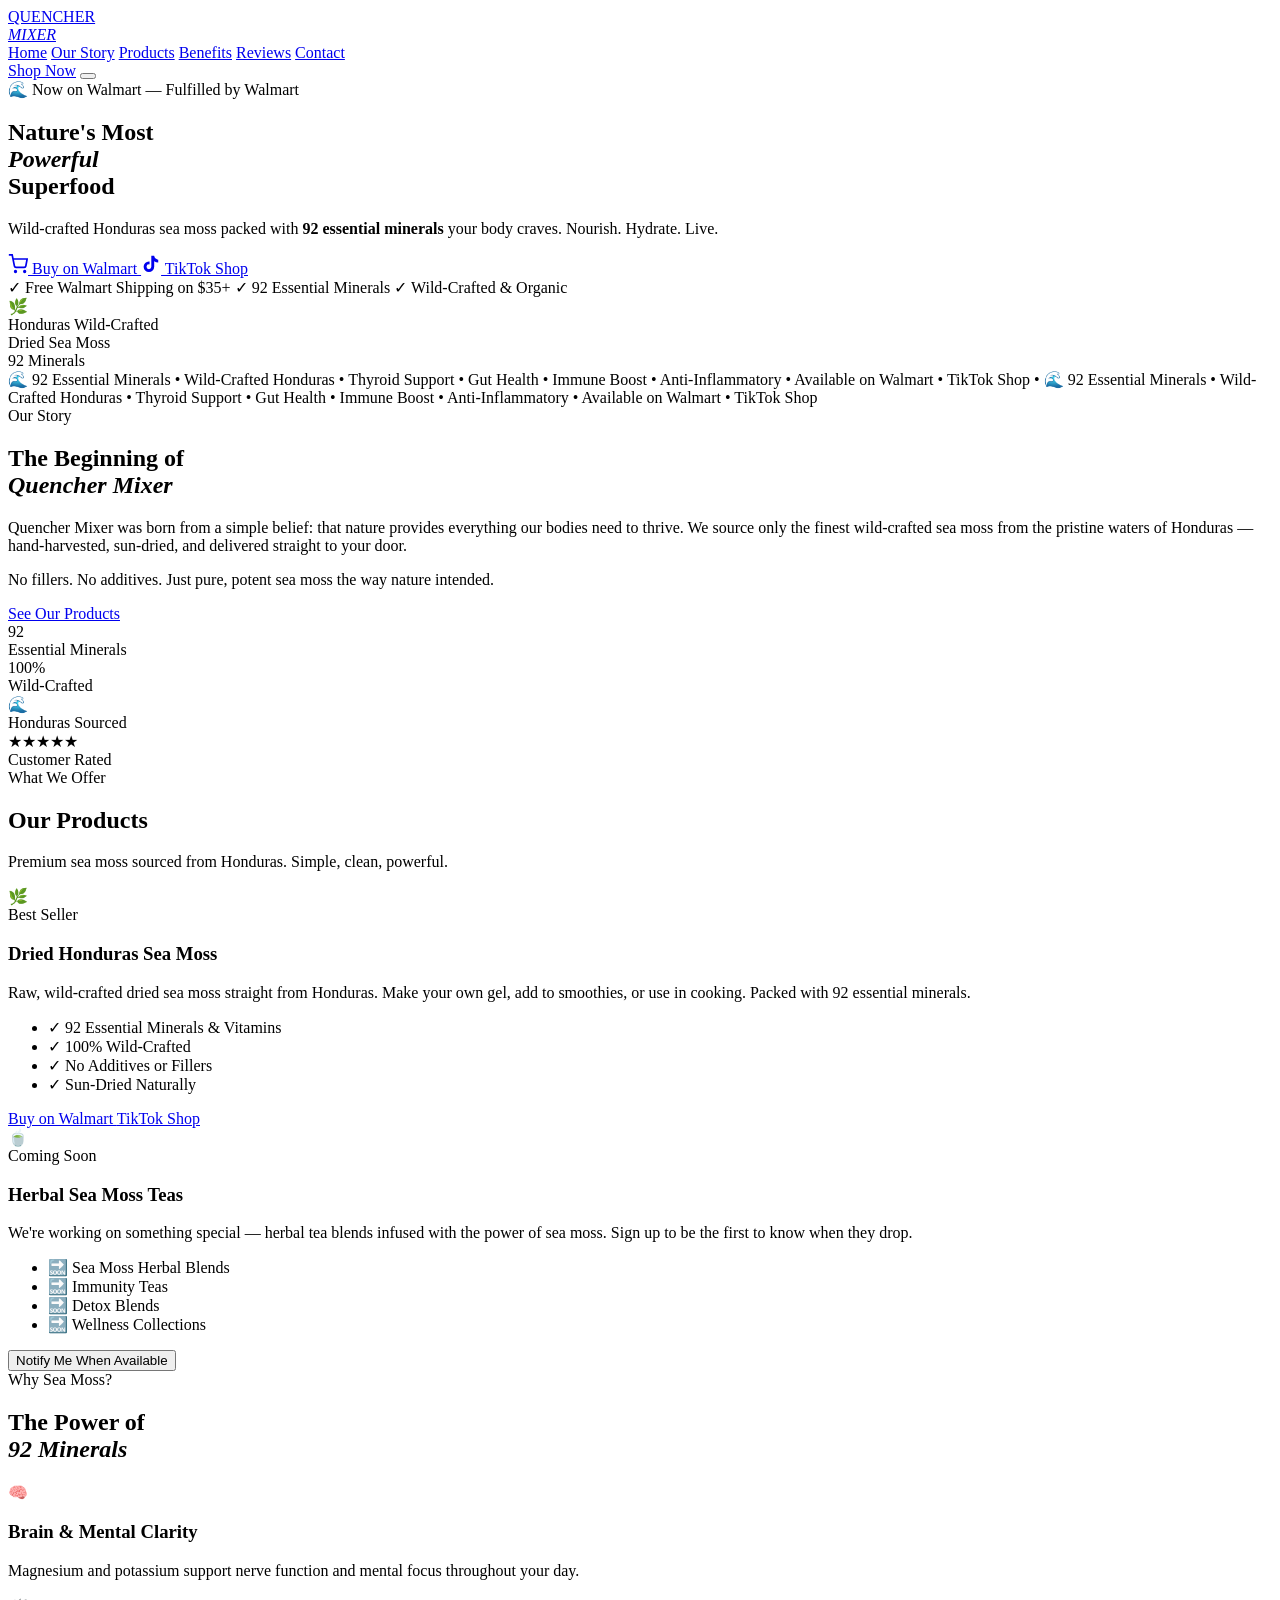
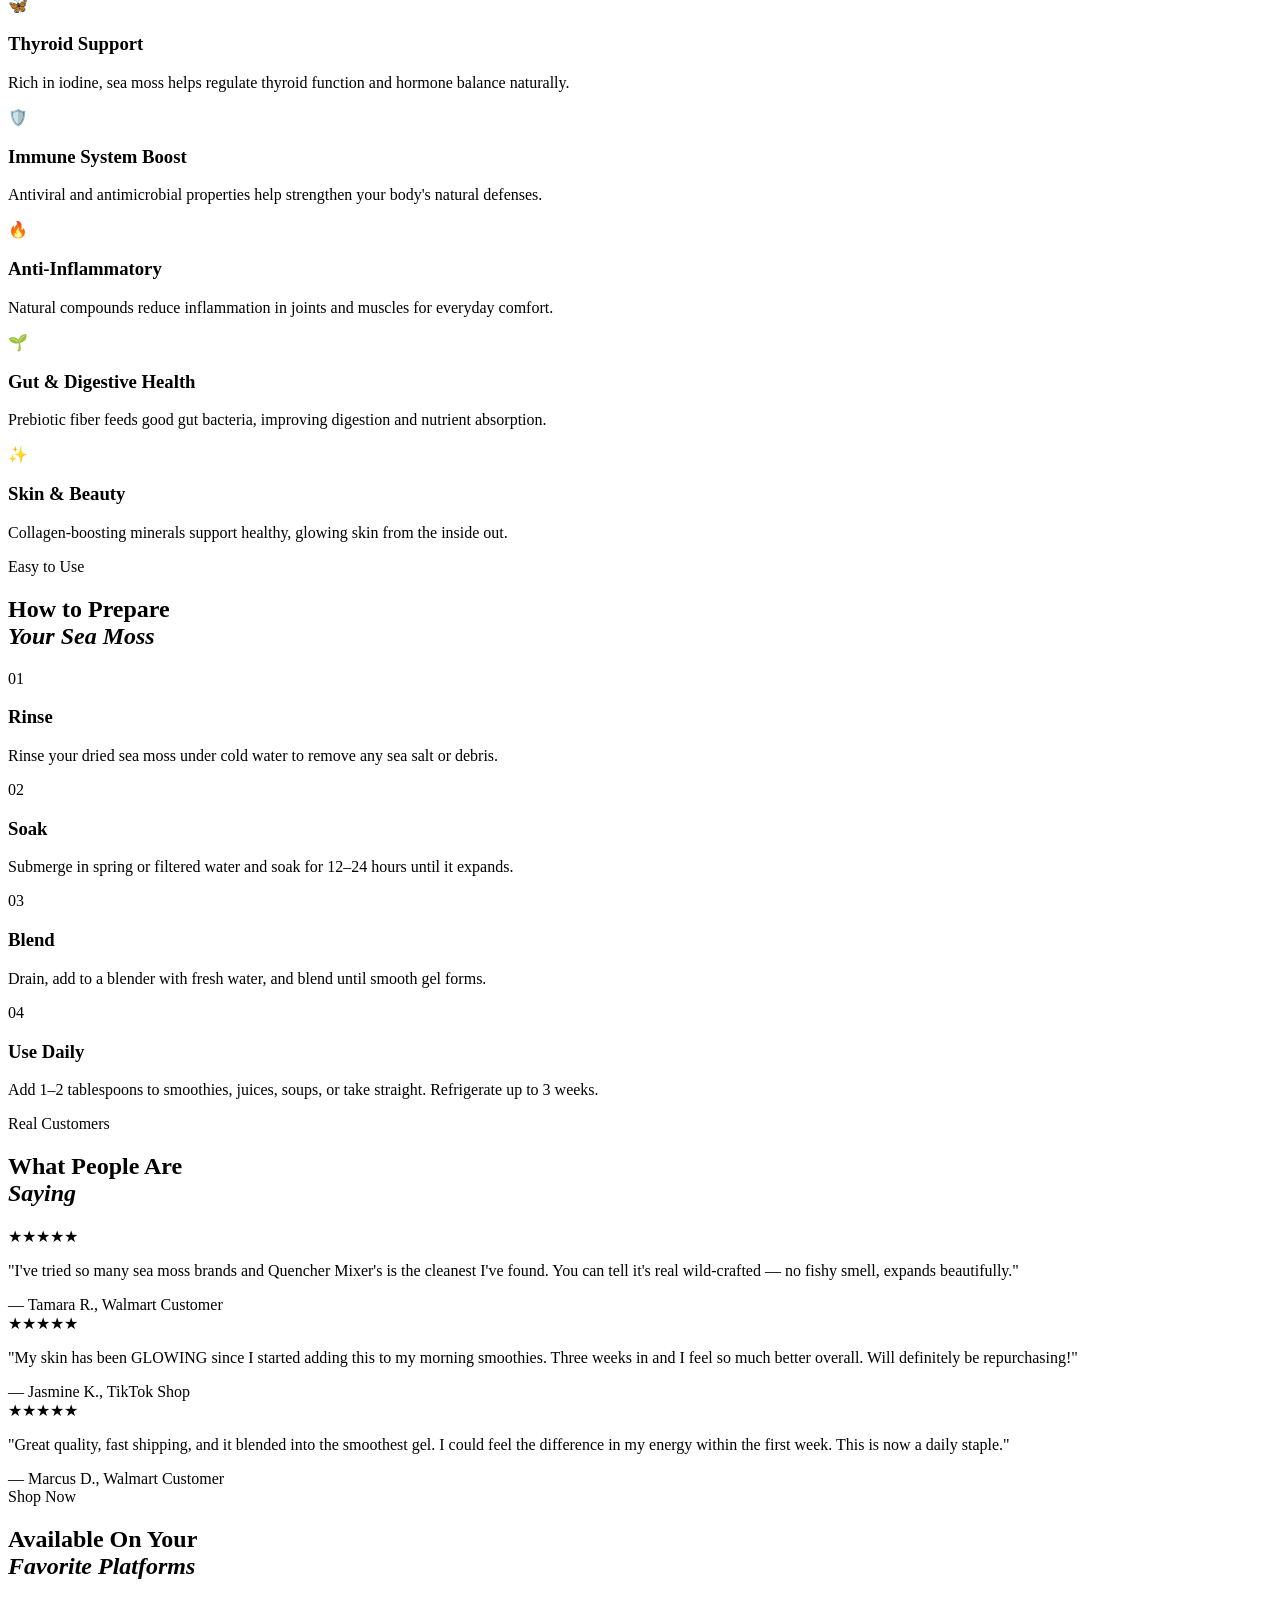
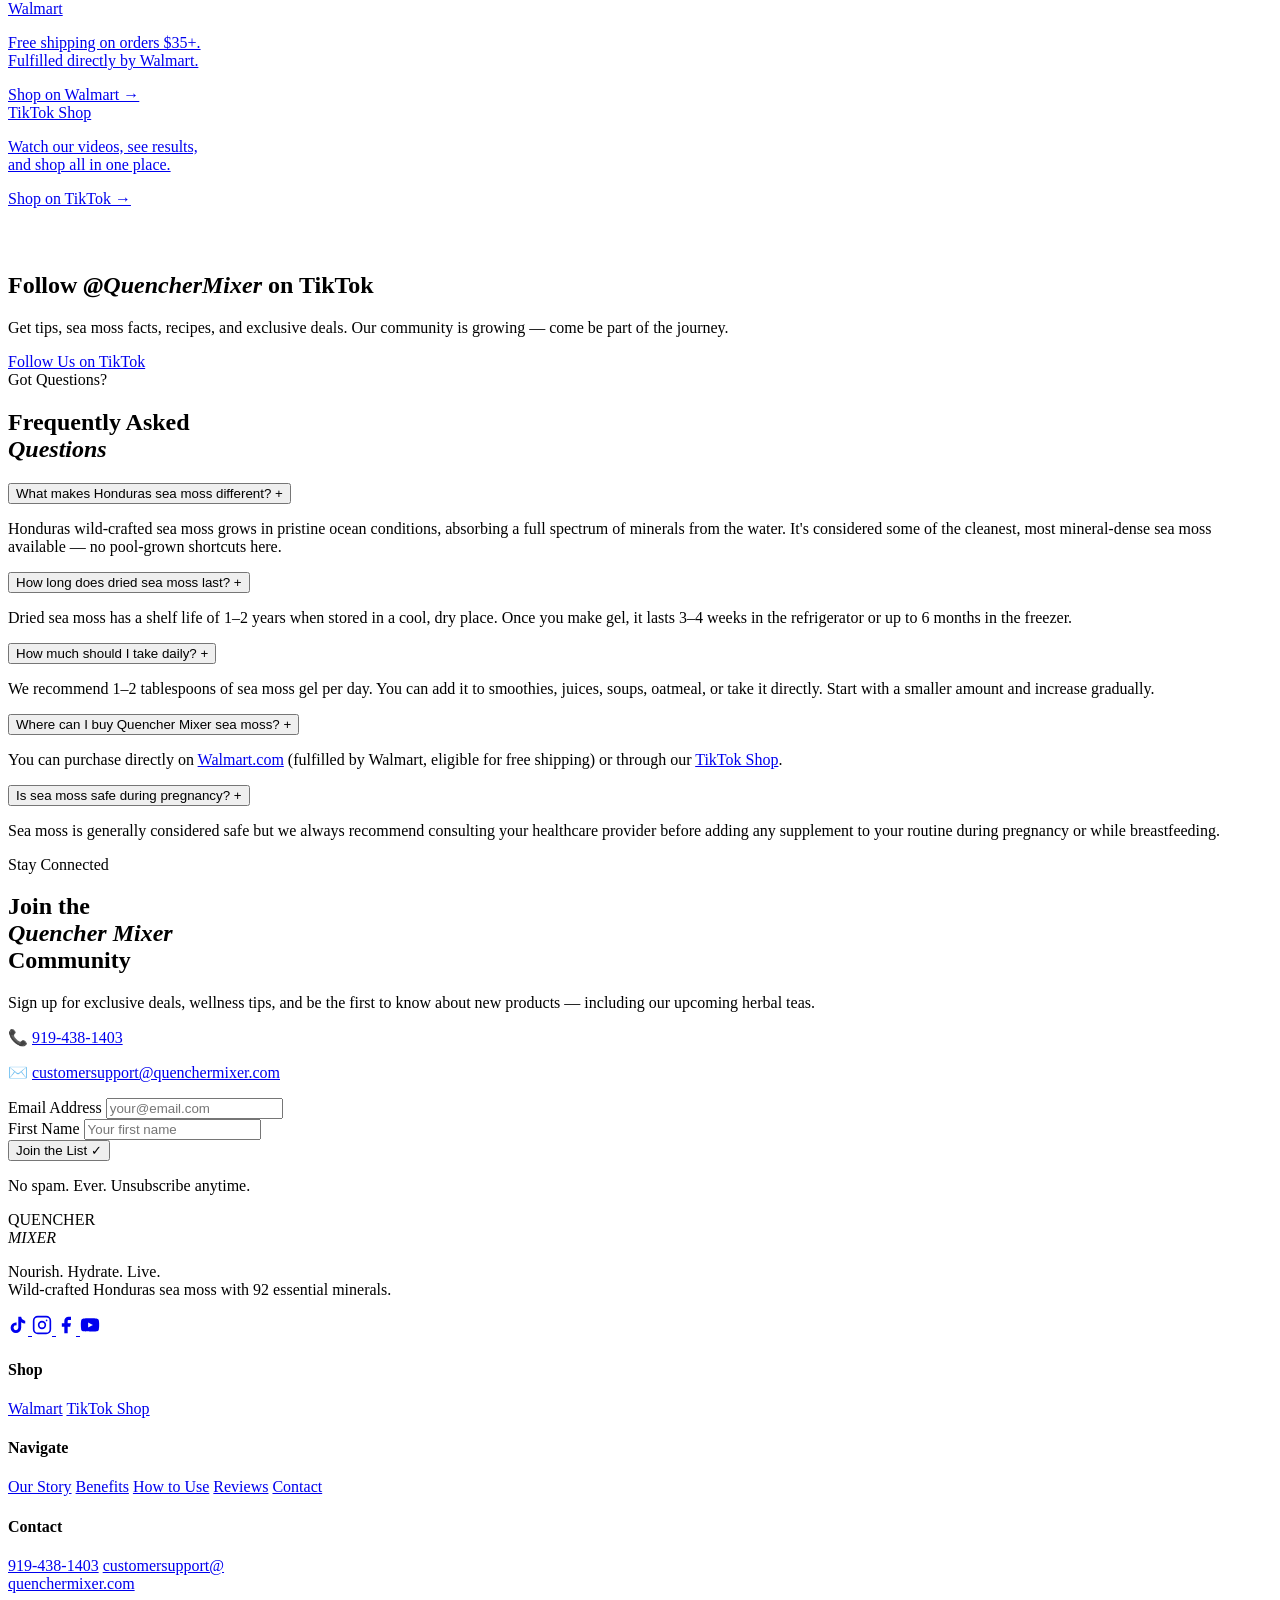
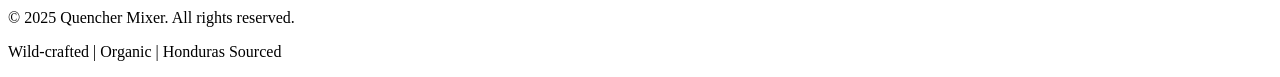
==== index.html @ 7bd70157 "Add files via upload" ====
<!DOCTYPE html>
<html lang="en">
<head>
  <meta charset="UTF-8" />
  <meta name="viewport" content="width=device-width, initial-scale=1.0" />

  <!-- SEO Meta Tags -->
  <title>Quencher Mixer | Wild-Crafted Honduras Sea Moss | 92 Minerals</title>
  <meta name="description" content="Quencher Mixer offers premium wild-crafted Honduras sea moss packed with 92 essential minerals. Shop dried sea moss on Walmart and TikTok Shop. Nourish. Hydrate. Live." />
  <meta name="keywords" content="sea moss, Honduras sea moss, wildcrafted sea moss, dried sea moss, 92 minerals, seamoss gel kit, sea moss benefits, organic sea moss, buy sea moss, sea moss supplement" />
  <meta name="author" content="Quencher Mixer" />
  <meta name="robots" content="index, follow" />
  <link rel="canonical" href="https://quenchermixer.com/" />

  <!-- Open Graph / Social -->
  <meta property="og:type" content="website" />
  <meta property="og:url" content="https://quenchermixer.com/" />
  <meta property="og:title" content="Quencher Mixer | Wild-Crafted Honduras Sea Moss" />
  <meta property="og:description" content="Premium wild-crafted Honduras sea moss with 92 essential minerals. Shop now on Walmart and TikTok Shop." />
  <meta property="og:image" content="https://quenchermixer.com/images/og-image.jpg" />
  <meta name="twitter:card" content="summary_large_image" />
  <meta name="twitter:title" content="Quencher Mixer | Wild-Crafted Honduras Sea Moss" />
  <meta name="twitter:description" content="Premium wild-crafted Honduras sea moss with 92 essential minerals." />

  <!-- Schema.org Structured Data -->
  <script type="application/ld+json">
  {
    "@context": "https://schema.org",
    "@type": "Organization",
    "name": "Quencher Mixer",
    "url": "https://quenchermixer.com",
    "logo": "https://quenchermixer.com/images/logo.png",
    "description": "Premium wild-crafted Honduras sea moss with 92 essential minerals.",
    "contactPoint": {
      "@type": "ContactPoint",
      "telephone": "919-438-1403",
      "email": "customersupport@quenchermixer.com",
      "contactType": "customer support"
    },
    "sameAs": [
      "https://www.tiktok.com/@quenchermixer",
      "https://www.instagram.com/quenchermixer/",
      "https://www.facebook.com/QuencherMixer",
      "https://youtube.com/@quenchermixer"
    ]
  }
  </script>
  <script type="application/ld+json">
  {
    "@context": "https://schema.org",
    "@type": "Product",
    "name": "Sea Moss Dried Honduras Quencher Mixer",
    "description": "Wild-crafted Honduras sea moss with 92 essential minerals. Available in a sea moss gel kit. Organic superfood powerhouse.",
    "brand": { "@type": "Brand", "name": "Quencher Mixer" },
    "offers": {
      "@type": "Offer",
      "url": "https://www.walmart.com/ip/Sea-Moss-Dried-Honduras-Quencher-Mixer/1096704300",
      "priceCurrency": "USD",
      "availability": "https://schema.org/InStock",
      "seller": { "@type": "Organization", "name": "Walmart" }
    }
  }
  </script>

  <!-- Fonts -->
  <link rel="preconnect" href="https://fonts.googleapis.com" />
  <link rel="preconnect" href="https://fonts.gstatic.com" crossorigin />
  <link href="https://fonts.googleapis.com/css2?family=Playfair+Display:ital,wght@0,400;0,700;0,900;1,400&family=DM+Sans:wght@300;400;500;600&display=swap" rel="stylesheet" />

  <link rel="stylesheet" href="css/style.css" />
</head>
<body>

  <!-- ====== NAVBAR ====== -->
  <header class="navbar" id="navbar">
    <div class="nav-inner">
      <a href="#" class="logo">
        <span class="logo-text">QUENCHER<br><em>MIXER</em></span>
      </a>
      <nav class="nav-links" id="nav-links">
        <a href="#home">Home</a>
        <a href="#about">Our Story</a>
        <a href="#products">Products</a>
        <a href="#benefits">Benefits</a>
        <a href="#reviews">Reviews</a>
        <a href="#contact">Contact</a>
      </nav>
      <a href="https://www.walmart.com/ip/Sea-Moss-Dried-Honduras-Quencher-Mixer/1096704300?classType=REGULAR&selectedSellerId=101342418" target="_blank" rel="noopener" class="nav-cta">Shop Now</a>
      <button class="hamburger" id="hamburger" aria-label="Toggle menu">
        <span></span><span></span><span></span>
      </button>
    </div>
  </header>

  <!-- ====== HERO ====== -->
  <section class="hero" id="home">
    <div class="hero-bg">
      <div class="hero-orb hero-orb-1"></div>
      <div class="hero-orb hero-orb-2"></div>
      <div class="hero-orb hero-orb-3"></div>
    </div>
    <div class="hero-content">
      <div class="hero-badge">🌊 Now on Walmart — Fulfilled by Walmart</div>
      <h1 class="hero-title">
        Nature's Most<br>
        <em>Powerful</em><br>
        Superfood
      </h1>
      <p class="hero-sub">Wild-crafted Honduras sea moss packed with <strong>92 essential minerals</strong> your body craves. Nourish. Hydrate. Live.</p>
      <div class="hero-cta-group">
        <a href="https://www.walmart.com/ip/Sea-Moss-Dried-Honduras-Quencher-Mixer/1096704300?classType=REGULAR&selectedSellerId=101342418" target="_blank" rel="noopener" class="btn btn-primary">
          <svg width="20" height="20" viewBox="0 0 24 24" fill="none" stroke="currentColor" stroke-width="2"><circle cx="9" cy="21" r="1"/><circle cx="20" cy="21" r="1"/><path d="M1 1h4l2.68 13.39a2 2 0 0 0 2 1.61h9.72a2 2 0 0 0 2-1.61L23 6H6"/></svg>
          Buy on Walmart
        </a>
        <a href="https://shop.tiktok.com/us/pdp/quencher-mixer-sea-moss-gel-kit-92-minerals-organic-powerhouse/1729489189265117468" target="_blank" rel="noopener" class="btn btn-secondary">
          <svg width="20" height="20" viewBox="0 0 24 24" fill="currentColor"><path d="M19.59 6.69a4.83 4.83 0 0 1-3.77-4.25V2h-3.45v13.67a2.89 2.89 0 0 1-2.88 2.5 2.89 2.89 0 0 1-2.89-2.89 2.89 2.89 0 0 1 2.89-2.89c.28 0 .54.04.79.1V9.01a6.33 6.33 0 0 0-.79-.05 6.34 6.34 0 0 0-6.34 6.34 6.34 6.34 0 0 0 6.34 6.34 6.34 6.34 0 0 0 6.34-6.34V8.69a8.27 8.27 0 0 0 4.84 1.54V6.79a4.85 4.85 0 0 1-1.08-.1z"/></svg>
          TikTok Shop
        </a>
      </div>
      <div class="hero-trust">
        <span>✓ Free Walmart Shipping on $35+</span>
        <span>✓ 92 Essential Minerals</span>
        <span>✓ Wild-Crafted & Organic</span>
      </div>
    </div>
    <div class="hero-visual">
      <div class="hero-product-card">
        <div class="product-glow"></div>
        <div class="product-icon">🌿</div>
        <div class="product-label">Honduras Wild-Crafted</div>
        <div class="product-name">Dried Sea Moss</div>
        <div class="mineral-badge">92 Minerals</div>
      </div>
    </div>
  </section>

  <!-- ====== MARQUEE ====== -->
  <div class="marquee-bar">
    <div class="marquee-track">
      <span>🌊 92 Essential Minerals</span>
      <span>•</span>
      <span>Wild-Crafted Honduras</span>
      <span>•</span>
      <span>Thyroid Support</span>
      <span>•</span>
      <span>Gut Health</span>
      <span>•</span>
      <span>Immune Boost</span>
      <span>•</span>
      <span>Anti-Inflammatory</span>
      <span>•</span>
      <span>Available on Walmart</span>
      <span>•</span>
      <span>TikTok Shop</span>
      <span>•</span>
      <span>🌊 92 Essential Minerals</span>
      <span>•</span>
      <span>Wild-Crafted Honduras</span>
      <span>•</span>
      <span>Thyroid Support</span>
      <span>•</span>
      <span>Gut Health</span>
      <span>•</span>
      <span>Immune Boost</span>
      <span>•</span>
      <span>Anti-Inflammatory</span>
      <span>•</span>
      <span>Available on Walmart</span>
      <span>•</span>
      <span>TikTok Shop</span>
    </div>
  </div>

  <!-- ====== ABOUT ====== -->
  <section class="about" id="about">
    <div class="container">
      <div class="about-grid">
        <div class="about-text fade-in">
          <div class="section-tag">Our Story</div>
          <h2>The Beginning of<br><em>Quencher Mixer</em></h2>
          <p>Quencher Mixer was born from a simple belief: that nature provides everything our bodies need to thrive. We source only the finest wild-crafted sea moss from the pristine waters of Honduras — hand-harvested, sun-dried, and delivered straight to your door.</p>
          <p>No fillers. No additives. Just pure, potent sea moss the way nature intended.</p>
          <a href="#products" class="btn btn-outline">See Our Products</a>
        </div>
        <div class="about-stats fade-in">
          <div class="stat-card">
            <div class="stat-num">92</div>
            <div class="stat-label">Essential Minerals</div>
          </div>
          <div class="stat-card">
            <div class="stat-num">100%</div>
            <div class="stat-label">Wild-Crafted</div>
          </div>
          <div class="stat-card">
            <div class="stat-num">🌊</div>
            <div class="stat-label">Honduras Sourced</div>
          </div>
          <div class="stat-card">
            <div class="stat-num">★★★★★</div>
            <div class="stat-label">Customer Rated</div>
          </div>
        </div>
      </div>
    </div>
  </section>

  <!-- ====== PRODUCTS ====== -->
  <section class="products" id="products">
    <div class="container">
      <div class="section-header fade-in">
        <div class="section-tag">What We Offer</div>
        <h2>Our Products</h2>
        <p>Premium sea moss sourced from Honduras. Simple, clean, powerful.</p>
      </div>
      <div class="products-grid">

        <!-- Product 1 -->
        <div class="product-card fade-in">
          <div class="product-card-img">
            <span class="product-emoji">🌿</span>
            <div class="product-card-badge">Best Seller</div>
          </div>
          <div class="product-card-body">
            <h3>Dried Honduras Sea Moss</h3>
            <p>Raw, wild-crafted dried sea moss straight from Honduras. Make your own gel, add to smoothies, or use in cooking. Packed with 92 essential minerals.</p>
            <ul class="product-features">
              <li>✓ 92 Essential Minerals &amp; Vitamins</li>
              <li>✓ 100% Wild-Crafted</li>
              <li>✓ No Additives or Fillers</li>
              <li>✓ Sun-Dried Naturally</li>
            </ul>
            <div class="product-card-actions">
              <a href="https://www.walmart.com/ip/Sea-Moss-Dried-Honduras-Quencher-Mixer/1096704300?classType=REGULAR&selectedSellerId=101342418" target="_blank" rel="noopener" class="btn btn-primary full-width">
                Buy on Walmart
              </a>
              <a href="https://shop.tiktok.com/us/pdp/quencher-mixer-sea-moss-gel-kit-92-minerals-organic-powerhouse/1729489189265117468" target="_blank" rel="noopener" class="btn btn-ghost full-width">
                TikTok Shop
              </a>
            </div>
          </div>
        </div>

        <!-- Product 2 — Coming Soon: Herbal Teas -->
        <div class="product-card product-card-soon fade-in">
          <div class="product-card-img">
            <span class="product-emoji">🍵</span>
            <div class="product-card-badge badge-soon">Coming Soon</div>
          </div>
          <div class="product-card-body">
            <h3>Herbal Sea Moss Teas</h3>
            <p>We're working on something special — herbal tea blends infused with the power of sea moss. Sign up to be the first to know when they drop.</p>
            <ul class="product-features">
              <li>🔜 Sea Moss Herbal Blends</li>
              <li>🔜 Immunity Teas</li>
              <li>🔜 Detox Blends</li>
              <li>🔜 Wellness Collections</li>
            </ul>
            <div class="product-card-actions">
              <button class="btn btn-outline full-width notify-btn" onclick="document.getElementById('email-input').focus(); document.getElementById('contact').scrollIntoView({behavior:'smooth'})">
                Notify Me When Available
              </button>
            </div>
          </div>
        </div>

      </div>
    </div>
  </section>

  <!-- ====== BENEFITS ====== -->
  <section class="benefits" id="benefits">
    <div class="container">
      <div class="section-header fade-in">
        <div class="section-tag">Why Sea Moss?</div>
        <h2>The Power of<br><em>92 Minerals</em></h2>
      </div>
      <div class="benefits-grid">
        <div class="benefit-card fade-in">
          <div class="benefit-icon">🧠</div>
          <h3>Brain &amp; Mental Clarity</h3>
          <p>Magnesium and potassium support nerve function and mental focus throughout your day.</p>
        </div>
        <div class="benefit-card fade-in">
          <div class="benefit-icon">🦋</div>
          <h3>Thyroid Support</h3>
          <p>Rich in iodine, sea moss helps regulate thyroid function and hormone balance naturally.</p>
        </div>
        <div class="benefit-card fade-in">
          <div class="benefit-icon">🛡️</div>
          <h3>Immune System Boost</h3>
          <p>Antiviral and antimicrobial properties help strengthen your body's natural defenses.</p>
        </div>
        <div class="benefit-card fade-in">
          <div class="benefit-icon">🔥</div>
          <h3>Anti-Inflammatory</h3>
          <p>Natural compounds reduce inflammation in joints and muscles for everyday comfort.</p>
        </div>
        <div class="benefit-card fade-in">
          <div class="benefit-icon">🌱</div>
          <h3>Gut &amp; Digestive Health</h3>
          <p>Prebiotic fiber feeds good gut bacteria, improving digestion and nutrient absorption.</p>
        </div>
        <div class="benefit-card fade-in">
          <div class="benefit-icon">✨</div>
          <h3>Skin &amp; Beauty</h3>
          <p>Collagen-boosting minerals support healthy, glowing skin from the inside out.</p>
        </div>
      </div>
    </div>
  </section>

  <!-- ====== HOW TO USE ====== -->
  <section class="how-to" id="how-to">
    <div class="container">
      <div class="section-header fade-in">
        <div class="section-tag">Easy to Use</div>
        <h2>How to Prepare<br><em>Your Sea Moss</em></h2>
      </div>
      <div class="steps-grid">
        <div class="step fade-in">
          <div class="step-num">01</div>
          <h3>Rinse</h3>
          <p>Rinse your dried sea moss under cold water to remove any sea salt or debris.</p>
        </div>
        <div class="step fade-in">
          <div class="step-num">02</div>
          <h3>Soak</h3>
          <p>Submerge in spring or filtered water and soak for 12–24 hours until it expands.</p>
        </div>
        <div class="step fade-in">
          <div class="step-num">03</div>
          <h3>Blend</h3>
          <p>Drain, add to a blender with fresh water, and blend until smooth gel forms.</p>
        </div>
        <div class="step fade-in">
          <div class="step-num">04</div>
          <h3>Use Daily</h3>
          <p>Add 1–2 tablespoons to smoothies, juices, soups, or take straight. Refrigerate up to 3 weeks.</p>
        </div>
      </div>
    </div>
  </section>

  <!-- ====== REVIEWS ====== -->
  <section class="reviews" id="reviews">
    <div class="container">
      <div class="section-header fade-in">
        <div class="section-tag">Real Customers</div>
        <h2>What People Are<br><em>Saying</em></h2>
      </div>
      <div class="reviews-grid">
        <div class="review-card fade-in">
          <div class="stars">★★★★★</div>
          <p>"I've tried so many sea moss brands and Quencher Mixer's is the cleanest I've found. You can tell it's real wild-crafted — no fishy smell, expands beautifully."</p>
          <div class="reviewer">— Tamara R., Walmart Customer</div>
        </div>
        <div class="review-card fade-in">
          <div class="stars">★★★★★</div>
          <p>"My skin has been GLOWING since I started adding this to my morning smoothies. Three weeks in and I feel so much better overall. Will definitely be repurchasing!"</p>
          <div class="reviewer">— Jasmine K., TikTok Shop</div>
        </div>
        <div class="review-card fade-in">
          <div class="stars">★★★★★</div>
          <p>"Great quality, fast shipping, and it blended into the smoothest gel. I could feel the difference in my energy within the first week. This is now a daily staple."</p>
          <div class="reviewer">— Marcus D., Walmart Customer</div>
        </div>
      </div>
    </div>
  </section>

  <!-- ====== WHERE TO BUY ====== -->
  <section class="where-to-buy">
    <div class="container">
      <div class="section-header fade-in">
        <div class="section-tag">Shop Now</div>
        <h2>Available On Your<br><em>Favorite Platforms</em></h2>
      </div>
      <div class="platforms-grid">
        <a href="https://www.walmart.com/ip/Sea-Moss-Dried-Honduras-Quencher-Mixer/1096704300?classType=REGULAR&selectedSellerId=101342418" target="_blank" rel="noopener" class="platform-card fade-in">
          <div class="platform-logo walmart-logo">Walmart</div>
          <p>Free shipping on orders $35+.<br>Fulfilled directly by Walmart.</p>
          <span class="platform-cta">Shop on Walmart →</span>
        </a>
        <a href="https://shop.tiktok.com/us/pdp/quencher-mixer-sea-moss-gel-kit-92-minerals-organic-powerhouse/1729489189265117468" target="_blank" rel="noopener" class="platform-card fade-in">
          <div class="platform-logo tiktok-logo">TikTok Shop</div>
          <p>Watch our videos, see results,<br>and shop all in one place.</p>
          <span class="platform-cta">Shop on TikTok →</span>
        </a>
      </div>
    </div>
  </section>

  <!-- ====== TIKTOK CTA ====== -->
  <section class="tiktok-section">
    <div class="container">
      <div class="tiktok-cta fade-in">
        <div class="tiktok-icon">
          <svg width="40" height="40" viewBox="0 0 24 24" fill="white"><path d="M19.59 6.69a4.83 4.83 0 0 1-3.77-4.25V2h-3.45v13.67a2.89 2.89 0 0 1-2.88 2.5 2.89 2.89 0 0 1-2.89-2.89 2.89 2.89 0 0 1 2.89-2.89c.28 0 .54.04.79.1V9.01a6.33 6.33 0 0 0-.79-.05 6.34 6.34 0 0 0-6.34 6.34 6.34 6.34 0 0 0 6.34 6.34 6.34 6.34 0 0 0 6.34-6.34V8.69a8.27 8.27 0 0 0 4.84 1.54V6.79a4.85 4.85 0 0 1-1.08-.1z"/></svg>
        </div>
        <h2>Follow <em>@QuencherMixer</em> on TikTok</h2>
        <p>Get tips, sea moss facts, recipes, and exclusive deals. Our community is growing — come be part of the journey.</p>
        <a href="https://www.tiktok.com/@quenchermixer" target="_blank" rel="noopener" class="btn btn-white">Follow Us on TikTok</a>
      </div>
    </div>
  </section>

  <!-- ====== FAQ ====== -->
  <section class="faq">
    <div class="container">
      <div class="section-header fade-in">
        <div class="section-tag">Got Questions?</div>
        <h2>Frequently Asked<br><em>Questions</em></h2>
      </div>
      <div class="faq-list">
        <div class="faq-item fade-in">
          <button class="faq-q" onclick="toggleFaq(this)">What makes Honduras sea moss different? <span>+</span></button>
          <div class="faq-a"><p>Honduras wild-crafted sea moss grows in pristine ocean conditions, absorbing a full spectrum of minerals from the water. It's considered some of the cleanest, most mineral-dense sea moss available — no pool-grown shortcuts here.</p></div>
        </div>
        <div class="faq-item fade-in">
          <button class="faq-q" onclick="toggleFaq(this)">How long does dried sea moss last? <span>+</span></button>
          <div class="faq-a"><p>Dried sea moss has a shelf life of 1–2 years when stored in a cool, dry place. Once you make gel, it lasts 3–4 weeks in the refrigerator or up to 6 months in the freezer.</p></div>
        </div>
        <div class="faq-item fade-in">
          <button class="faq-q" onclick="toggleFaq(this)">How much should I take daily? <span>+</span></button>
          <div class="faq-a"><p>We recommend 1–2 tablespoons of sea moss gel per day. You can add it to smoothies, juices, soups, oatmeal, or take it directly. Start with a smaller amount and increase gradually.</p></div>
        </div>
        <div class="faq-item fade-in">
          <button class="faq-q" onclick="toggleFaq(this)">Where can I buy Quencher Mixer sea moss? <span>+</span></button>
          <div class="faq-a"><p>You can purchase directly on <a href="https://www.walmart.com/ip/Sea-Moss-Dried-Honduras-Quencher-Mixer/1096704300?classType=REGULAR&selectedSellerId=101342418" target="_blank" rel="noopener">Walmart.com</a> (fulfilled by Walmart, eligible for free shipping) or through our <a href="https://shop.tiktok.com/us/pdp/quencher-mixer-sea-moss-gel-kit-92-minerals-organic-powerhouse/1729489189265117468" target="_blank" rel="noopener">TikTok Shop</a>.</p></div>
        </div>
        <div class="faq-item fade-in">
          <button class="faq-q" onclick="toggleFaq(this)">Is sea moss safe during pregnancy? <span>+</span></button>
          <div class="faq-a"><p>Sea moss is generally considered safe but we always recommend consulting your healthcare provider before adding any supplement to your routine during pregnancy or while breastfeeding.</p></div>
        </div>
      </div>
    </div>
  </section>

  <!-- ====== CONTACT / EMAIL ====== -->
  <section class="contact" id="contact">
    <div class="container">
      <div class="contact-grid">
        <div class="contact-info fade-in">
          <div class="section-tag">Stay Connected</div>
          <h2>Join the<br><em>Quencher Mixer</em><br>Community</h2>
          <p>Sign up for exclusive deals, wellness tips, and be the first to know about new products — including our upcoming herbal teas.</p>
          <div class="contact-details">
            <p>📞 <a href="tel:9194381403">919-438-1403</a></p>
            <p>✉️ <a href="mailto:customersupport@quenchermixer.com">customersupport@quenchermixer.com</a></p>
          </div>
        </div>
        <div class="contact-form fade-in">
          <form id="signup-form" onsubmit="handleSignup(event)">
            <div class="form-group">
              <label for="email-input">Email Address</label>
              <input type="email" id="email-input" name="email" placeholder="your@email.com" required />
            </div>
            <div class="form-group">
              <label for="name-input">First Name</label>
              <input type="text" id="name-input" name="name" placeholder="Your first name" />
            </div>
            <button type="submit" class="btn btn-primary full-width">Join the List ✓</button>
            <p class="form-note">No spam. Ever. Unsubscribe anytime.</p>
          </form>
          <div id="signup-success" style="display:none;" class="success-msg">
            🎉 You're in! Welcome to the Quencher Mixer family. Check your inbox soon!
          </div>
        </div>
      </div>
    </div>
  </section>

  <!-- ====== FOOTER ====== -->
  <footer class="footer">
    <div class="container">
      <div class="footer-grid">
        <div class="footer-brand">
          <div class="logo-text footer-logo">QUENCHER<br><em>MIXER</em></div>
          <p>Nourish. Hydrate. Live.<br>Wild-crafted Honduras sea moss with 92 essential minerals.</p>
          <div class="social-links">
            <a href="https://www.tiktok.com/@quenchermixer" target="_blank" rel="noopener" aria-label="TikTok">
              <svg width="20" height="20" viewBox="0 0 24 24" fill="currentColor"><path d="M19.59 6.69a4.83 4.83 0 0 1-3.77-4.25V2h-3.45v13.67a2.89 2.89 0 0 1-2.88 2.5 2.89 2.89 0 0 1-2.89-2.89 2.89 2.89 0 0 1 2.89-2.89c.28 0 .54.04.79.1V9.01a6.33 6.33 0 0 0-.79-.05 6.34 6.34 0 0 0-6.34 6.34 6.34 6.34 0 0 0 6.34 6.34 6.34 6.34 0 0 0 6.34-6.34V8.69a8.27 8.27 0 0 0 4.84 1.54V6.79a4.85 4.85 0 0 1-1.08-.1z"/></svg>
            </a>
            <a href="https://www.instagram.com/quenchermixer/" target="_blank" rel="noopener" aria-label="Instagram">
              <svg width="20" height="20" viewBox="0 0 24 24" fill="none" stroke="currentColor" stroke-width="2"><rect x="2" y="2" width="20" height="20" rx="5"/><circle cx="12" cy="12" r="4"/><circle cx="17.5" cy="6.5" r="1" fill="currentColor" stroke="none"/></svg>
            </a>
            <a href="https://www.facebook.com/QuencherMixer" target="_blank" rel="noopener" aria-label="Facebook">
              <svg width="20" height="20" viewBox="0 0 24 24" fill="currentColor"><path d="M18 2h-3a5 5 0 0 0-5 5v3H7v4h3v8h4v-8h3l1-4h-4V7a1 1 0 0 1 1-1h3z"/></svg>
            </a>
            <a href="https://youtube.com/@quenchermixer" target="_blank" rel="noopener" aria-label="YouTube">
              <svg width="20" height="20" viewBox="0 0 24 24" fill="currentColor"><path d="M22.54 6.42a2.78 2.78 0 0 0-1.95-1.97C18.88 4 12 4 12 4s-6.88 0-8.59.45A2.78 2.78 0 0 0 1.46 6.42 29 29 0 0 0 1 12a29 29 0 0 0 .46 5.58 2.78 2.78 0 0 0 1.95 1.97C5.12 20 12 20 12 20s6.88 0 8.59-.45a2.78 2.78 0 0 0 1.95-1.97A29 29 0 0 0 23 12a29 29 0 0 0-.46-5.58zM9.75 15.02V8.98L15.5 12l-5.75 3.02z"/></svg>
            </a>
          </div>
        </div>
        <div class="footer-links">
          <h4>Shop</h4>
          <a href="https://www.walmart.com/ip/Sea-Moss-Dried-Honduras-Quencher-Mixer/1096704300?classType=REGULAR&selectedSellerId=101342418" target="_blank" rel="noopener">Walmart</a>
          <a href="https://shop.tiktok.com/us/pdp/quencher-mixer-sea-moss-gel-kit-92-minerals-organic-powerhouse/1729489189265117468" target="_blank" rel="noopener">TikTok Shop</a>
        </div>
        <div class="footer-links">
          <h4>Navigate</h4>
          <a href="#about">Our Story</a>
          <a href="#benefits">Benefits</a>
          <a href="#how-to">How to Use</a>
          <a href="#reviews">Reviews</a>
          <a href="#contact">Contact</a>
        </div>
        <div class="footer-links">
          <h4>Contact</h4>
          <a href="tel:9194381403">919-438-1403</a>
          <a href="mailto:customersupport@quenchermixer.com">customersupport@<br>quenchermixer.com</a>
        </div>
      </div>
      <div class="footer-bottom">
        <p>© 2025 Quencher Mixer. All rights reserved.</p>
        <p>Wild-crafted | Organic | Honduras Sourced</p>
      </div>
    </div>
  </footer>

  <script src="js/main.js"></script>
</body>
</html>
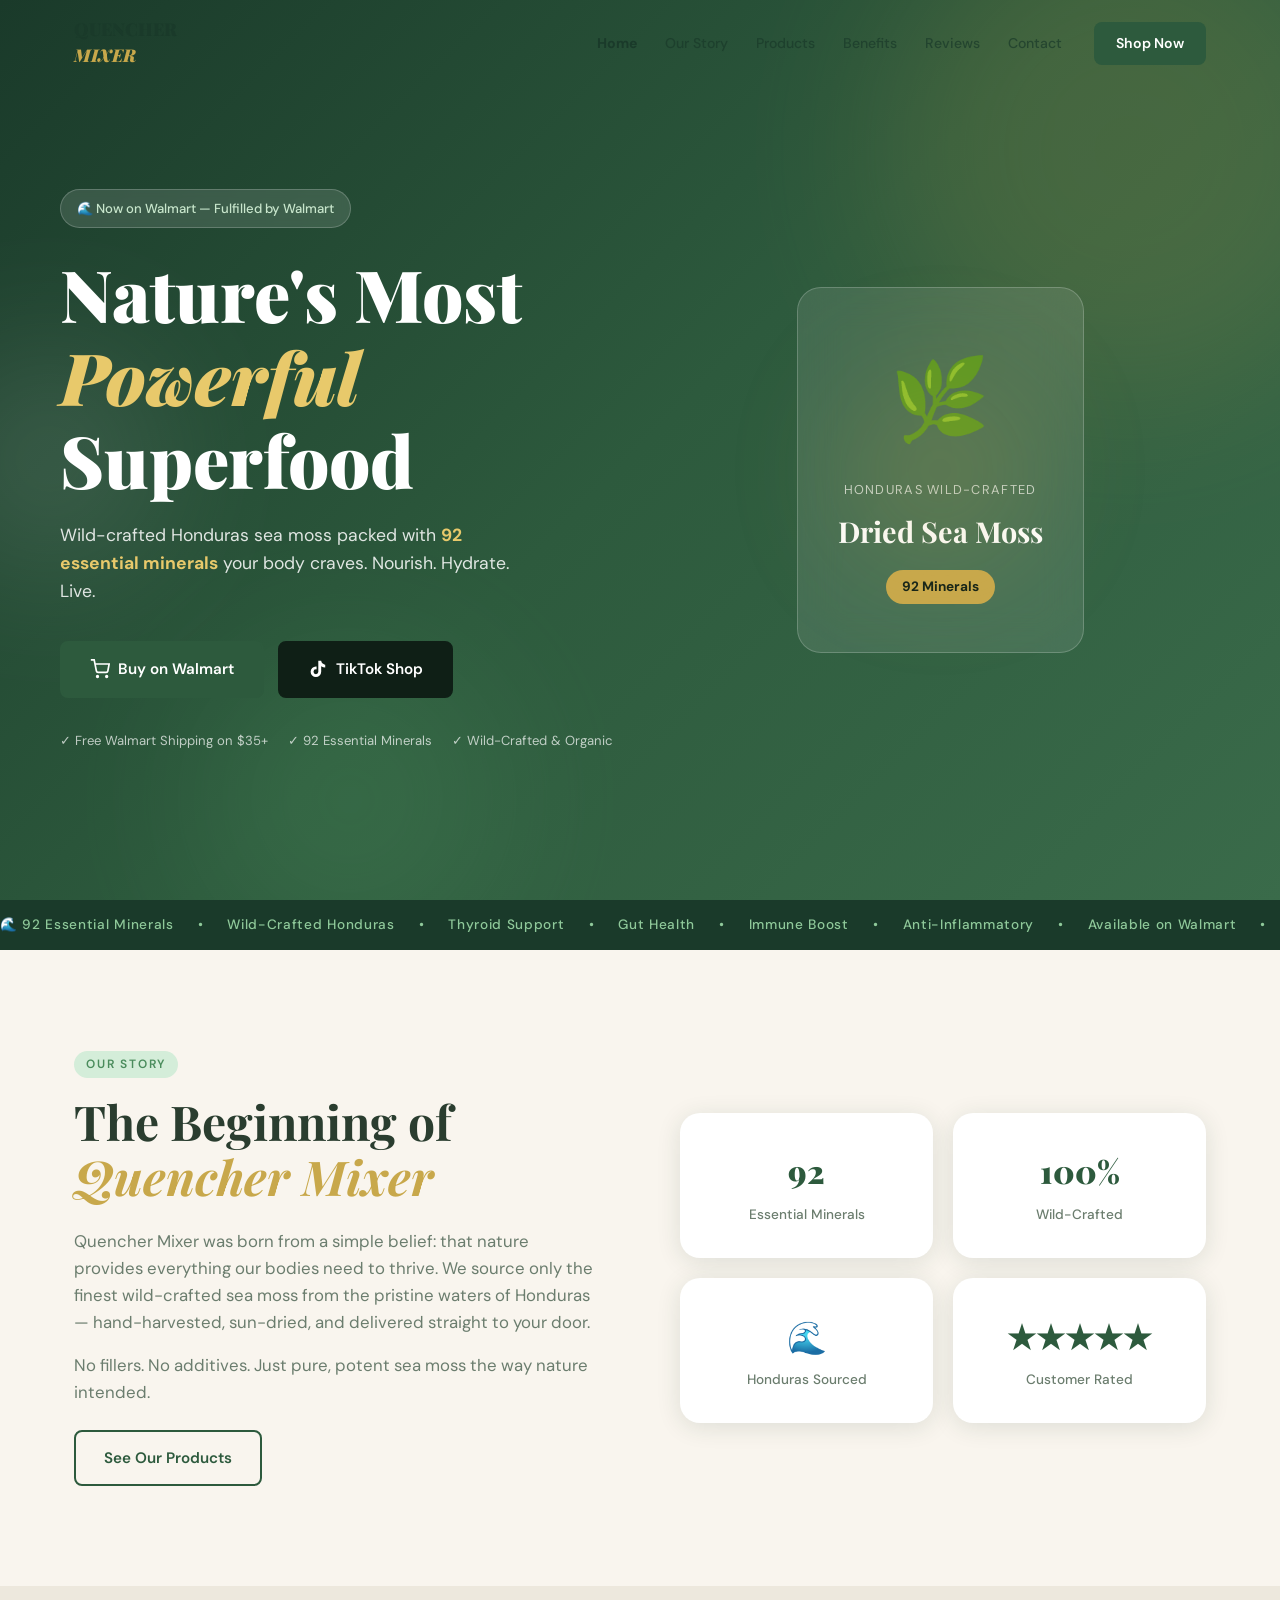
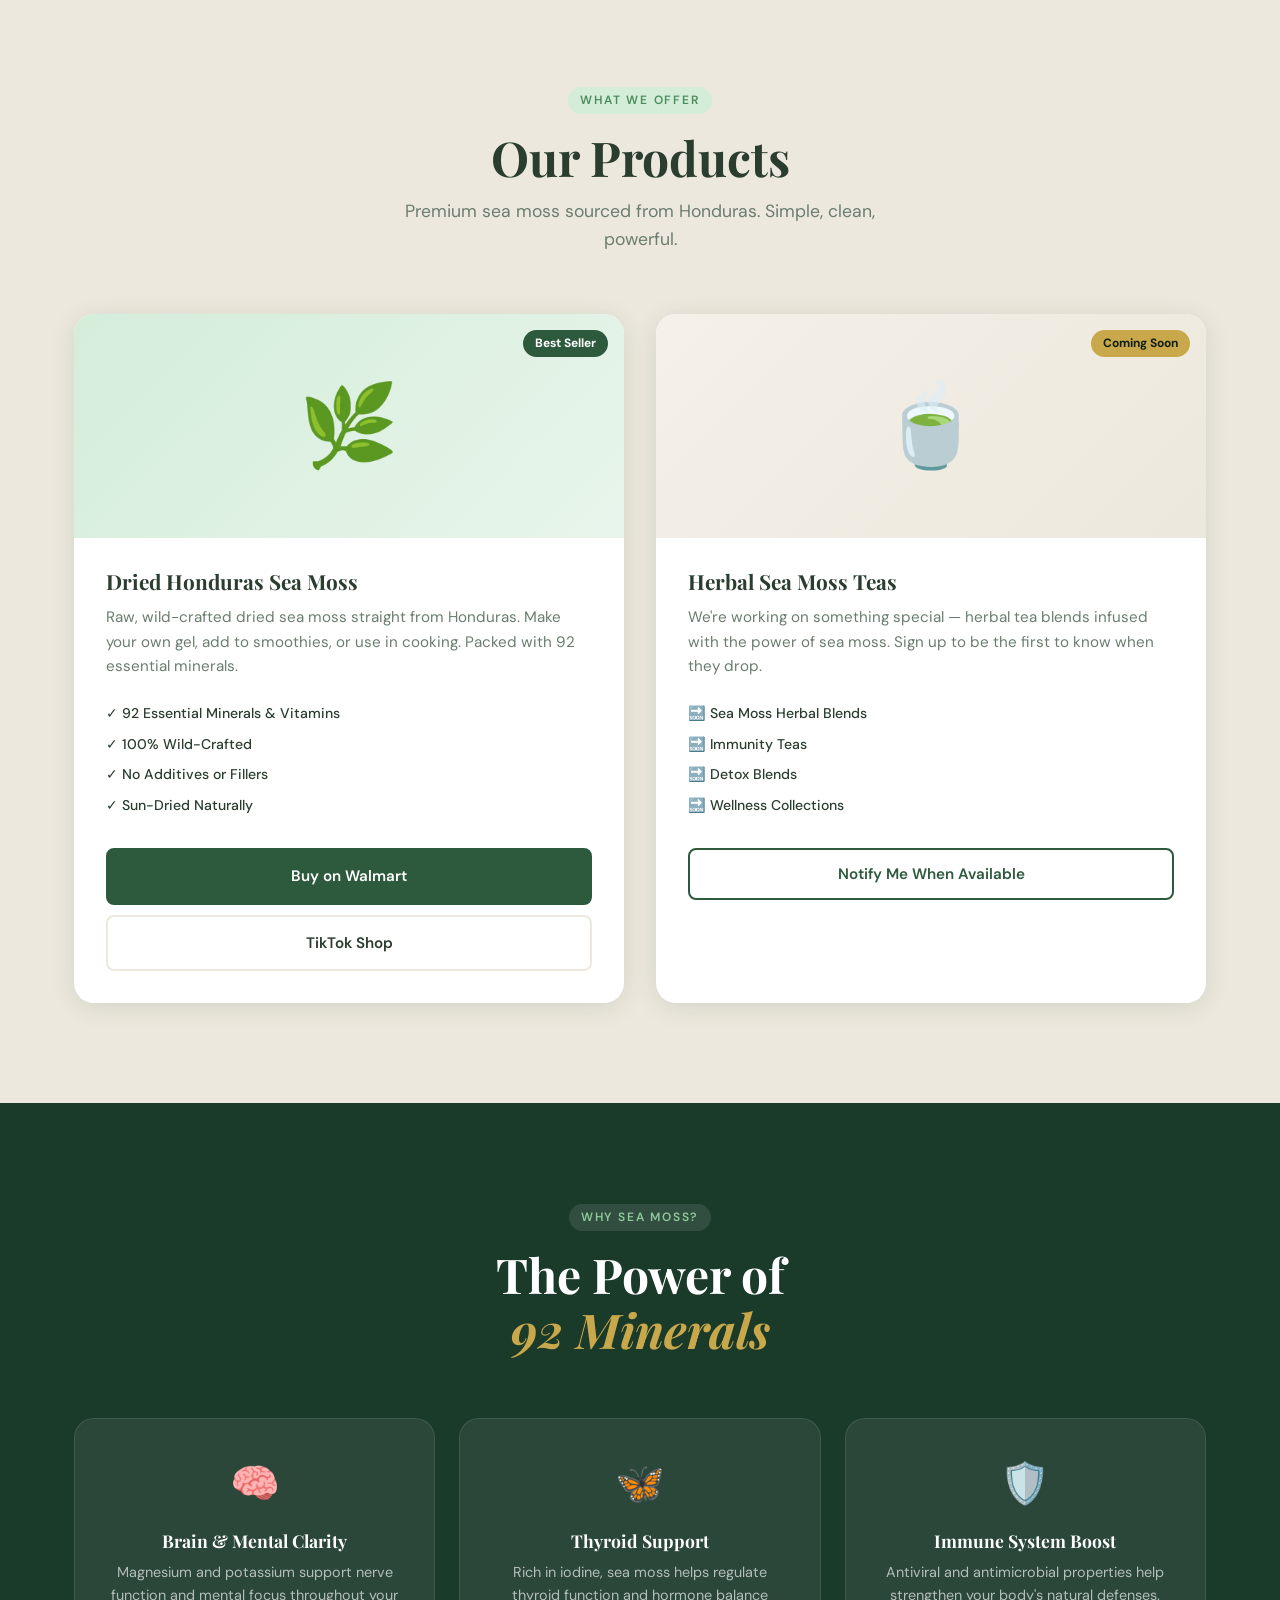
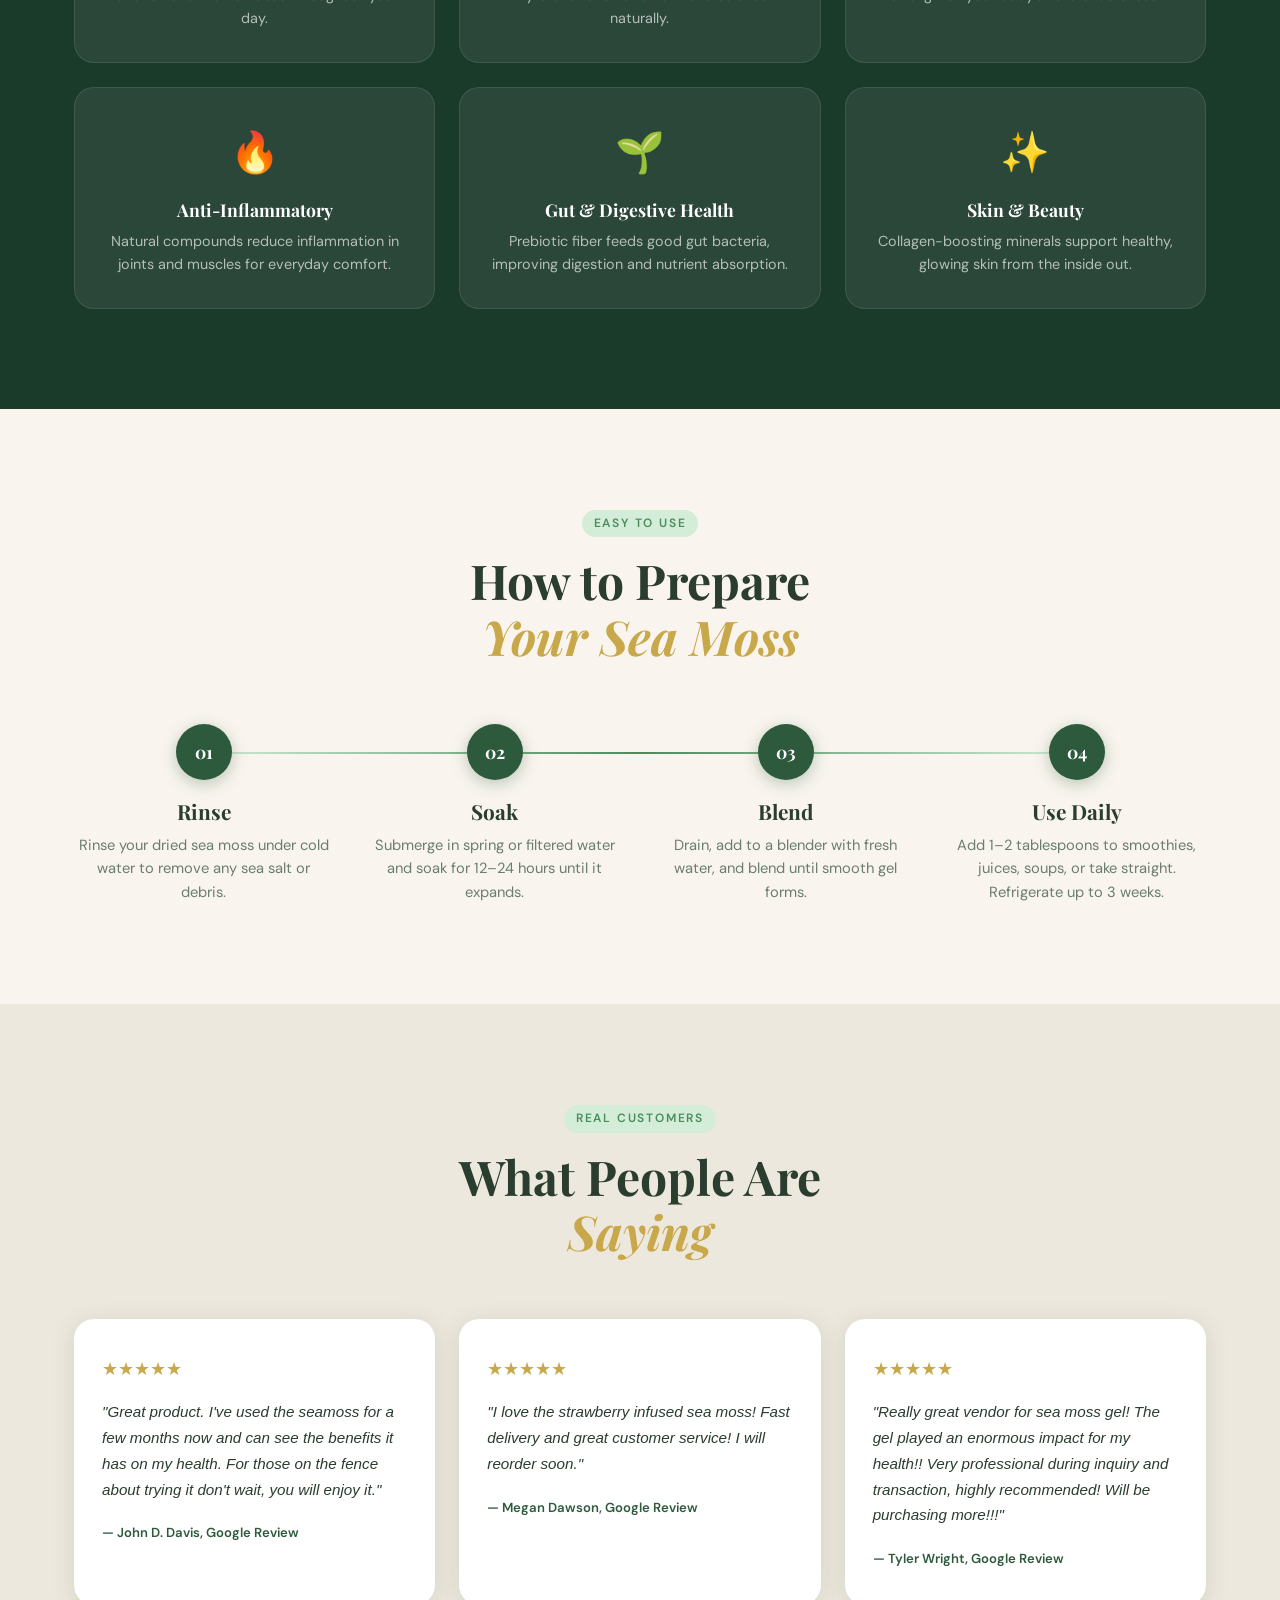
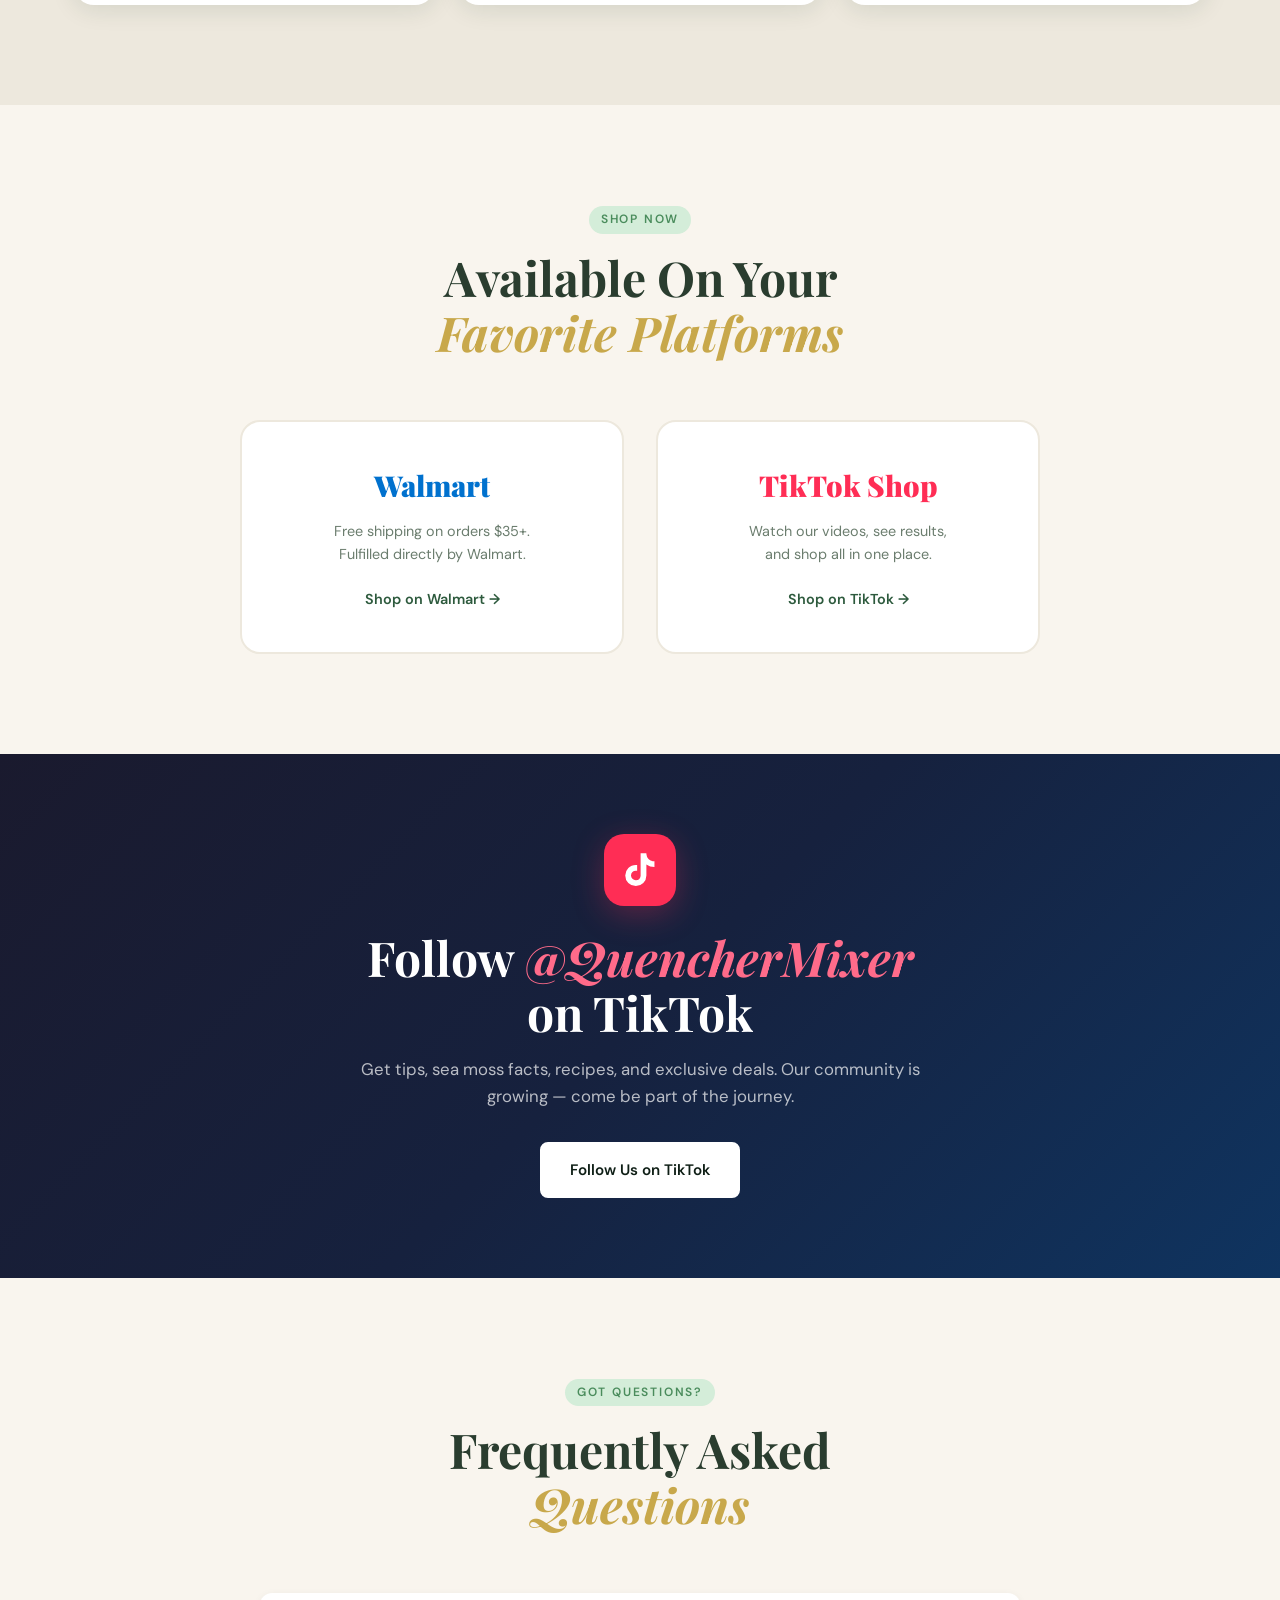
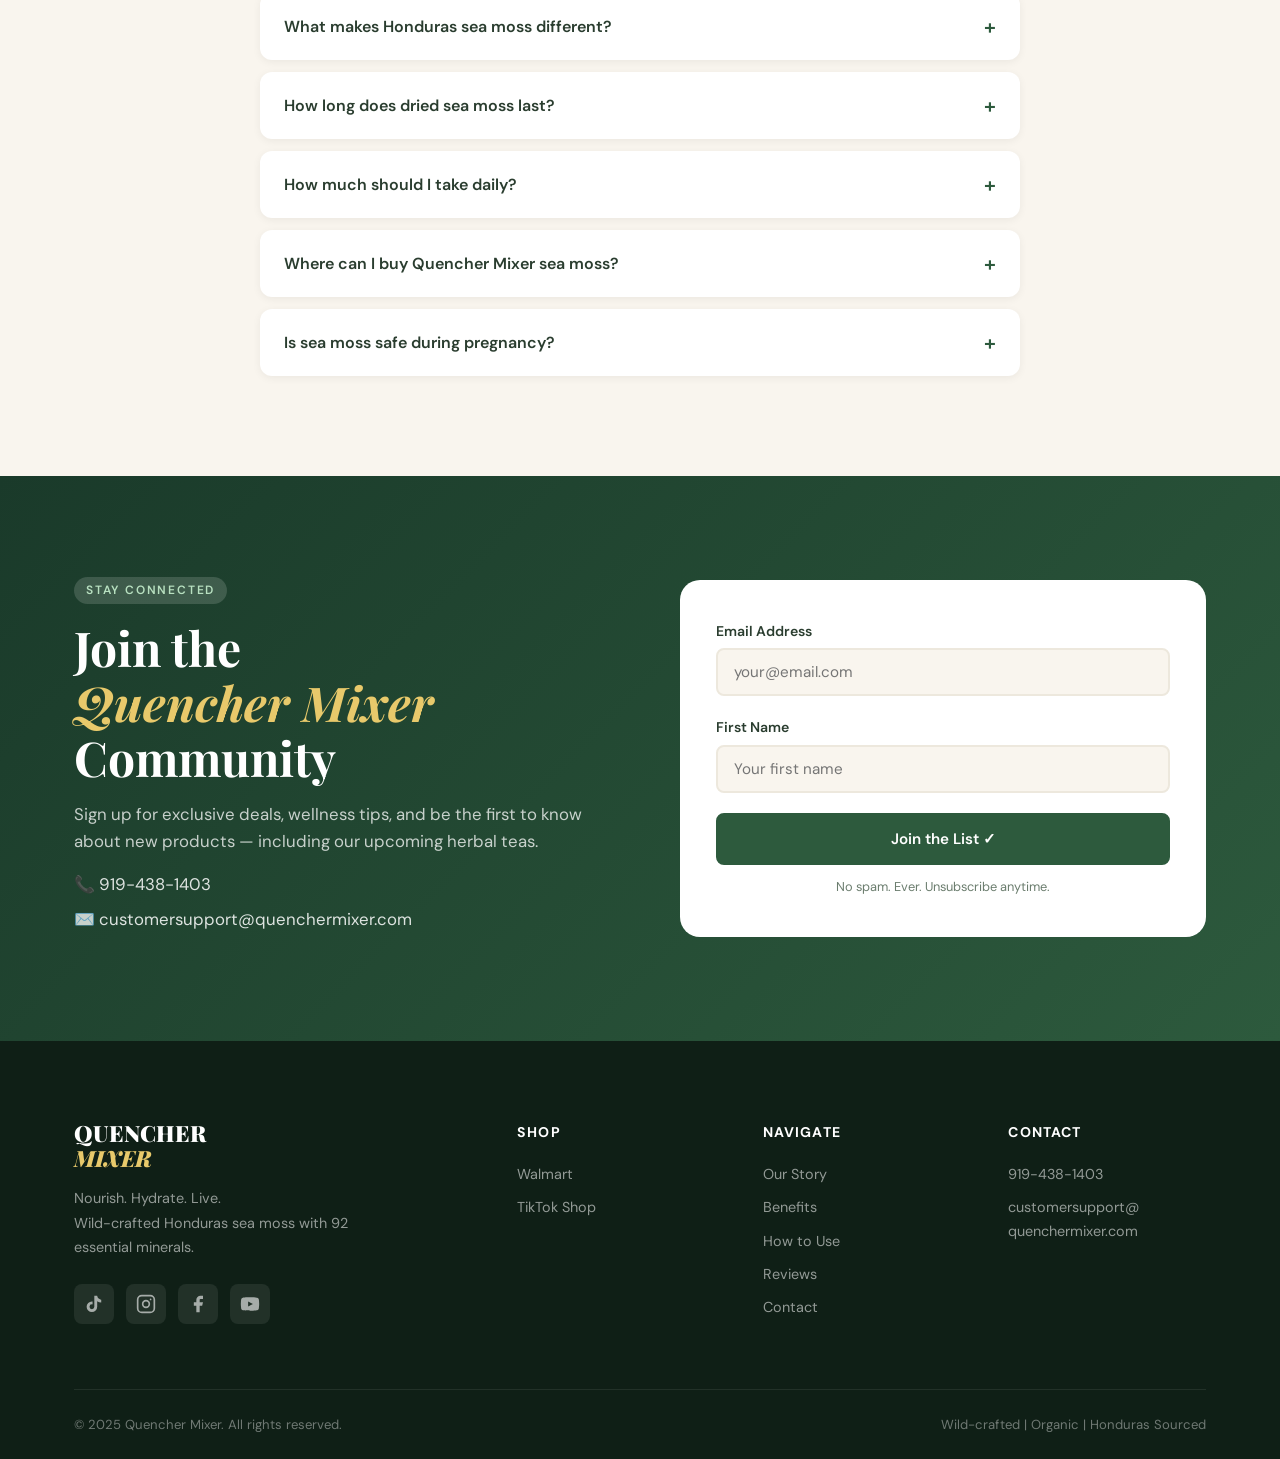
==== commit c03ee368: "Update index.html" ====
--- a/index.html
+++ b/index.html
@@ -342,31 +342,31 @@
   </section>
 
   <!-- ====== REVIEWS ====== -->
-  <section class="reviews" id="reviews">
-    <div class="container">
-      <div class="section-header fade-in">
-        <div class="section-tag">Real Customers</div>
-        <h2>What People Are<br><em>Saying</em></h2>
-      </div>
-      <div class="reviews-grid">
-        <div class="review-card fade-in">
-          <div class="stars">★★★★★</div>
-          <p>"I've tried so many sea moss brands and Quencher Mixer's is the cleanest I've found. You can tell it's real wild-crafted — no fishy smell, expands beautifully."</p>
-          <div class="reviewer">— Tamara R., Walmart Customer</div>
-        </div>
-        <div class="review-card fade-in">
-          <div class="stars">★★★★★</div>
-          <p>"My skin has been GLOWING since I started adding this to my morning smoothies. Three weeks in and I feel so much better overall. Will definitely be repurchasing!"</p>
-          <div class="reviewer">— Jasmine K., TikTok Shop</div>
-        </div>
-        <div class="review-card fade-in">
-          <div class="stars">★★★★★</div>
-          <p>"Great quality, fast shipping, and it blended into the smoothest gel. I could feel the difference in my energy within the first week. This is now a daily staple."</p>
-          <div class="reviewer">— Marcus D., Walmart Customer</div>
-        </div>
-      </div>
-    </div>
-  </section>
+<section class="reviews" id="reviews">
+  <div class="container">
+    <div class="section-header fade-in">
+      <div class="section-tag">Real Customers</div>
+      <h2>What People Are<br><em>Saying</em></h2>
+    </div>
+    <div class="reviews-grid">
+      <div class="review-card fade-in">
+        <div class="stars">★★★★★</div>
+        <p>"Great product. I've used the seamoss for a few months now and can see the benefits it has on my health. For those on the fence about trying it don't wait, you will enjoy it."</p>
+        <div class="reviewer">— John D. Davis, Google Review</div>
+      </div>
+      <div class="review-card fade-in">
+        <div class="stars">★★★★★</div>
+        <p>"I love the strawberry infused sea moss! Fast delivery and great customer service! I will reorder soon."</p>
+        <div class="reviewer">— Megan Dawson, Google Review</div>
+      </div>
+      <div class="review-card fade-in">
+        <div class="stars">★★★★★</div>
+        <p>"Really great vendor for sea moss gel! The gel played an enormous impact for my health!! Very professional during inquiry and transaction, highly recommended! Will be purchasing more!!!"</p>
+        <div class="reviewer">— Tyler Wright, Google Review</div>
+      </div>
+    </div>
+  </div>
+</section>
 
   <!-- ====== WHERE TO BUY ====== -->
   <section class="where-to-buy">
--- a/css/style.css
+++ b/css/style.css
@@ -0,0 +1,823 @@
+/* ============================================
+   QUENCHER MIXER â€” MAIN STYLESHEET
+   Theme: Organic Luxury / Earthy Botanical
+   ============================================ */
+
+:root {
+  --green-deep: #1a3a2a;
+  --green-mid: #2d5a3d;
+  --green-light: #4a8c5c;
+  --green-pale: #d4edd9;
+  --cream: #f9f5ee;
+  --cream-dark: #ede8dd;
+  --gold: #c8a84b;
+  --gold-light: #e8c96b;
+  --white: #ffffff;
+  --dark: #0f1f16;
+  --text: #2a3d2f;
+  --text-muted: #6b7d6e;
+  --tiktok: #ff2d55;
+  --walmart-blue: #0071ce;
+
+  --font-display: 'Playfair Display', Georgia, serif;
+  --font-body: 'DM Sans', sans-serif;
+
+  --radius: 12px;
+  --radius-lg: 20px;
+  --shadow: 0 4px 24px rgba(26,58,42,0.12);
+  --shadow-lg: 0 12px 48px rgba(26,58,42,0.18);
+}
+
+/* ===== RESET & BASE ===== */
+*, *::before, *::after { box-sizing: border-box; margin: 0; padding: 0; }
+
+html { scroll-behavior: smooth; font-size: 16px; }
+
+body {
+  font-family: var(--font-body);
+  color: var(--text);
+  background: var(--cream);
+  line-height: 1.6;
+  overflow-x: hidden;
+}
+
+img { max-width: 100%; display: block; }
+a { text-decoration: none; color: inherit; }
+
+.container {
+  max-width: 1180px;
+  margin: 0 auto;
+  padding: 0 24px;
+}
+
+/* ===== TYPOGRAPHY ===== */
+h1, h2, h3 { font-family: var(--font-display); line-height: 1.15; }
+h1 { font-size: clamp(2.6rem, 6vw, 4.5rem); font-weight: 900; }
+h2 { font-size: clamp(2rem, 4vw, 3rem); font-weight: 700; }
+h3 { font-size: 1.3rem; font-weight: 700; }
+em { font-style: italic; color: var(--gold); }
+
+.section-tag {
+  display: inline-block;
+  font-size: 0.75rem;
+  font-weight: 600;
+  letter-spacing: 0.15em;
+  text-transform: uppercase;
+  color: var(--green-light);
+  background: var(--green-pale);
+  padding: 4px 12px;
+  border-radius: 100px;
+  margin-bottom: 16px;
+}
+
+.section-header {
+  text-align: center;
+  margin-bottom: 60px;
+}
+.section-header p {
+  font-size: 1.1rem;
+  color: var(--text-muted);
+  margin-top: 12px;
+  max-width: 500px;
+  margin-left: auto;
+  margin-right: auto;
+}
+
+/* ===== BUTTONS ===== */
+.btn {
+  display: inline-flex;
+  align-items: center;
+  gap: 8px;
+  padding: 14px 28px;
+  border-radius: 8px;
+  font-family: var(--font-body);
+  font-weight: 600;
+  font-size: 0.95rem;
+  cursor: pointer;
+  border: 2px solid transparent;
+  transition: all 0.25s ease;
+  white-space: nowrap;
+  justify-content: center;
+}
+
+.btn-primary {
+  background: var(--green-mid);
+  color: var(--white);
+  border-color: var(--green-mid);
+}
+.btn-primary:hover { background: var(--green-deep); border-color: var(--green-deep); transform: translateY(-2px); box-shadow: var(--shadow); }
+
+.btn-secondary {
+  background: var(--dark);
+  color: var(--white);
+  border-color: var(--dark);
+}
+.btn-secondary:hover { background: #111; transform: translateY(-2px); box-shadow: var(--shadow); }
+
+.btn-outline {
+  background: transparent;
+  color: var(--green-mid);
+  border-color: var(--green-mid);
+}
+.btn-outline:hover { background: var(--green-mid); color: var(--white); }
+
+.btn-ghost {
+  background: transparent;
+  color: var(--text);
+  border-color: var(--cream-dark);
+}
+.btn-ghost:hover { border-color: var(--green-light); color: var(--green-mid); }
+
+.btn-white {
+  background: var(--white);
+  color: var(--dark);
+  border-color: var(--white);
+}
+.btn-white:hover { background: var(--cream); transform: translateY(-2px); }
+
+.full-width { width: 100%; }
+
+/* ===== NAVBAR ===== */
+.navbar {
+  position: fixed;
+  top: 0; left: 0; right: 0;
+  z-index: 1000;
+  background: transparent;
+  transition: background 0.3s, box-shadow 0.3s;
+  padding: 0;
+}
+.navbar.scrolled {
+  background: rgba(249,245,238,0.96);
+  backdrop-filter: blur(12px);
+  box-shadow: 0 2px 20px rgba(0,0,0,0.08);
+}
+.nav-inner {
+  max-width: 1180px;
+  margin: 0 auto;
+  padding: 18px 24px;
+  display: flex;
+  align-items: center;
+  gap: 32px;
+}
+.logo { flex-shrink: 0; }
+.logo-text {
+  font-family: var(--font-display);
+  font-size: 1.1rem;
+  font-weight: 900;
+  line-height: 1.1;
+  color: var(--green-deep);
+}
+.logo-text em { color: var(--gold); }
+.footer-logo { font-size: 1.4rem; color: var(--white); }
+.footer-logo em { color: var(--gold-light); }
+
+.nav-links {
+  display: flex;
+  gap: 28px;
+  margin-left: auto;
+}
+.nav-links a {
+  font-size: 0.88rem;
+  font-weight: 500;
+  color: var(--green-deep);
+  opacity: 0.8;
+  transition: opacity 0.2s;
+}
+.nav-links a:hover { opacity: 1; }
+
+.nav-cta {
+  background: var(--green-mid);
+  color: var(--white);
+  padding: 10px 22px;
+  border-radius: 8px;
+  font-weight: 600;
+  font-size: 0.88rem;
+  transition: background 0.2s;
+}
+.nav-cta:hover { background: var(--green-deep); }
+
+.hamburger {
+  display: none;
+  flex-direction: column;
+  gap: 5px;
+  background: none;
+  border: none;
+  cursor: pointer;
+  padding: 4px;
+}
+.hamburger span {
+  display: block;
+  width: 24px;
+  height: 2px;
+  background: var(--green-deep);
+  border-radius: 2px;
+  transition: all 0.3s;
+}
+
+/* ===== HERO ===== */
+.hero {
+  min-height: 100vh;
+  background: linear-gradient(135deg, var(--green-deep) 0%, var(--green-mid) 50%, #3a6b4a 100%);
+  display: grid;
+  grid-template-columns: 1fr 1fr;
+  align-items: center;
+  padding: 120px 60px 80px;
+  position: relative;
+  overflow: hidden;
+  gap: 40px;
+}
+
+.hero-bg { position: absolute; inset: 0; pointer-events: none; }
+.hero-orb {
+  position: absolute;
+  border-radius: 50%;
+  filter: blur(80px);
+  opacity: 0.15;
+}
+.hero-orb-1 { width: 500px; height: 500px; background: var(--gold); top: -100px; right: -100px; animation: float 8s ease-in-out infinite; }
+.hero-orb-2 { width: 300px; height: 300px; background: #6abf7a; bottom: -50px; left: 200px; animation: float 10s ease-in-out infinite reverse; }
+.hero-orb-3 { width: 200px; height: 200px; background: #fff; top: 40%; left: -50px; animation: float 6s ease-in-out infinite; }
+
+@keyframes float {
+  0%, 100% { transform: translateY(0); }
+  50% { transform: translateY(-20px); }
+}
+
+.hero-content { position: relative; z-index: 1; }
+.hero-badge {
+  display: inline-flex;
+  align-items: center;
+  gap: 8px;
+  background: rgba(255,255,255,0.12);
+  color: #c8e6cc;
+  border: 1px solid rgba(255,255,255,0.2);
+  padding: 8px 16px;
+  border-radius: 100px;
+  font-size: 0.82rem;
+  font-weight: 500;
+  margin-bottom: 24px;
+  backdrop-filter: blur(4px);
+}
+.hero-title {
+  color: var(--white);
+  margin-bottom: 20px;
+}
+.hero-title em { color: var(--gold-light); }
+.hero-sub {
+  color: rgba(255,255,255,0.85);
+  font-size: 1.1rem;
+  margin-bottom: 36px;
+  max-width: 480px;
+}
+.hero-sub strong { color: var(--gold-light); }
+.hero-cta-group {
+  display: flex;
+  gap: 14px;
+  flex-wrap: wrap;
+  margin-bottom: 32px;
+}
+.hero-trust {
+  display: flex;
+  flex-wrap: wrap;
+  gap: 20px;
+  color: rgba(255,255,255,0.7);
+  font-size: 0.82rem;
+}
+.hero-trust span::before { margin-right: 4px; }
+
+.hero-visual {
+  display: flex;
+  justify-content: center;
+  position: relative;
+  z-index: 1;
+}
+.hero-product-card {
+  background: rgba(255,255,255,0.1);
+  border: 1px solid rgba(255,255,255,0.2);
+  backdrop-filter: blur(20px);
+  border-radius: 24px;
+  padding: 48px 40px;
+  text-align: center;
+  position: relative;
+  animation: float 6s ease-in-out infinite;
+}
+.product-glow {
+  position: absolute;
+  width: 200px; height: 200px;
+  background: var(--gold);
+  border-radius: 50%;
+  filter: blur(60px);
+  opacity: 0.2;
+  top: 50%; left: 50%;
+  transform: translate(-50%, -50%);
+}
+.product-icon { font-size: 5rem; margin-bottom: 16px; }
+.product-label {
+  color: rgba(255,255,255,0.7);
+  font-size: 0.8rem;
+  letter-spacing: 0.1em;
+  text-transform: uppercase;
+  margin-bottom: 8px;
+}
+.product-name {
+  color: var(--white);
+  font-family: var(--font-display);
+  font-size: 1.8rem;
+  font-weight: 700;
+  margin-bottom: 16px;
+}
+.mineral-badge {
+  display: inline-block;
+  background: var(--gold);
+  color: var(--dark);
+  font-weight: 700;
+  font-size: 0.85rem;
+  padding: 6px 16px;
+  border-radius: 100px;
+}
+
+/* ===== MARQUEE ===== */
+.marquee-bar {
+  background: var(--green-deep);
+  color: #8fc99a;
+  padding: 14px 0;
+  overflow: hidden;
+}
+.marquee-track {
+  display: flex;
+  gap: 24px;
+  white-space: nowrap;
+  animation: marquee 30s linear infinite;
+  font-size: 0.85rem;
+  font-weight: 500;
+  letter-spacing: 0.05em;
+}
+@keyframes marquee {
+  from { transform: translateX(0); }
+  to { transform: translateX(-50%); }
+}
+
+/* ===== ABOUT ===== */
+.about {
+  padding: 100px 0;
+  background: var(--cream);
+}
+.about-grid {
+  display: grid;
+  grid-template-columns: 1fr 1fr;
+  gap: 80px;
+  align-items: center;
+}
+.about-text p {
+  color: var(--text-muted);
+  margin-bottom: 16px;
+  font-size: 1.05rem;
+}
+.about-text h2 { margin-bottom: 24px; }
+.about-text .btn { margin-top: 8px; }
+
+.about-stats {
+  display: grid;
+  grid-template-columns: 1fr 1fr;
+  gap: 20px;
+}
+.stat-card {
+  background: var(--white);
+  border-radius: var(--radius-lg);
+  padding: 32px 24px;
+  text-align: center;
+  box-shadow: var(--shadow);
+  transition: transform 0.25s;
+}
+.stat-card:hover { transform: translateY(-4px); }
+.stat-num {
+  font-family: var(--font-display);
+  font-size: 2rem;
+  font-weight: 900;
+  color: var(--green-mid);
+  margin-bottom: 8px;
+}
+.stat-label { font-size: 0.85rem; color: var(--text-muted); font-weight: 500; }
+
+/* ===== PRODUCTS ===== */
+.products {
+  padding: 100px 0;
+  background: var(--cream-dark);
+}
+.products-grid {
+  display: grid;
+  grid-template-columns: repeat(2, 1fr);
+  gap: 32px;
+}
+.product-card {
+  background: var(--white);
+  border-radius: var(--radius-lg);
+  overflow: hidden;
+  box-shadow: var(--shadow);
+  transition: transform 0.3s, box-shadow 0.3s;
+}
+.product-card:hover { transform: translateY(-6px); box-shadow: var(--shadow-lg); }
+.product-card-img {
+  background: linear-gradient(135deg, var(--green-pale), #e8f5ec);
+  padding: 48px;
+  text-align: center;
+  font-size: 5rem;
+  position: relative;
+  min-height: 180px;
+  display: flex;
+  align-items: center;
+  justify-content: center;
+}
+.product-card-soon .product-card-img { background: linear-gradient(135deg, #f5f0e8, #ede8dd); }
+.product-emoji { position: relative; z-index: 1; }
+.product-card-badge {
+  position: absolute;
+  top: 16px; right: 16px;
+  background: var(--green-mid);
+  color: var(--white);
+  font-size: 0.75rem;
+  font-weight: 700;
+  padding: 4px 12px;
+  border-radius: 100px;
+}
+.badge-soon { background: var(--gold); color: var(--dark); }
+.product-card-body { padding: 32px; }
+.product-card-body h3 { margin-bottom: 12px; }
+.product-card-body p { color: var(--text-muted); margin-bottom: 20px; font-size: 0.95rem; }
+.product-features {
+  list-style: none;
+  margin-bottom: 28px;
+}
+.product-features li {
+  font-size: 0.88rem;
+  color: var(--text);
+  padding: 4px 0;
+  font-weight: 500;
+}
+.product-card-actions { display: flex; flex-direction: column; gap: 10px; }
+
+/* ===== BENEFITS ===== */
+.benefits {
+  padding: 100px 0;
+  background: var(--green-deep);
+}
+.benefits .section-tag { background: rgba(255,255,255,0.1); color: #8fc99a; }
+.benefits h2 { color: var(--white); }
+.benefits-grid {
+  display: grid;
+  grid-template-columns: repeat(3, 1fr);
+  gap: 24px;
+}
+.benefit-card {
+  background: rgba(255,255,255,0.07);
+  border: 1px solid rgba(255,255,255,0.1);
+  border-radius: var(--radius-lg);
+  padding: 32px 28px;
+  text-align: center;
+  transition: background 0.3s, transform 0.3s;
+}
+.benefit-card:hover { background: rgba(255,255,255,0.12); transform: translateY(-4px); }
+.benefit-icon { font-size: 2.5rem; margin-bottom: 16px; }
+.benefit-card h3 { color: var(--white); margin-bottom: 10px; font-size: 1.1rem; }
+.benefit-card p { color: rgba(255,255,255,0.65); font-size: 0.9rem; }
+
+/* ===== HOW TO USE ===== */
+.how-to {
+  padding: 100px 0;
+  background: var(--cream);
+}
+.steps-grid {
+  display: grid;
+  grid-template-columns: repeat(4, 1fr);
+  gap: 32px;
+  position: relative;
+}
+.steps-grid::before {
+  content: '';
+  position: absolute;
+  top: 28px;
+  left: 10%;
+  right: 10%;
+  height: 2px;
+  background: linear-gradient(to right, var(--green-pale), var(--green-light), var(--green-pale));
+  z-index: 0;
+}
+.step {
+  text-align: center;
+  position: relative;
+  z-index: 1;
+}
+.step-num {
+  display: inline-flex;
+  align-items: center;
+  justify-content: center;
+  width: 56px; height: 56px;
+  background: var(--green-mid);
+  color: var(--white);
+  font-family: var(--font-display);
+  font-size: 1.1rem;
+  font-weight: 700;
+  border-radius: 50%;
+  margin: 0 auto 20px;
+  box-shadow: 0 4px 16px rgba(45,90,61,0.3);
+}
+.step h3 { margin-bottom: 10px; }
+.step p { color: var(--text-muted); font-size: 0.92rem; }
+
+/* ===== REVIEWS ===== */
+.reviews {
+  padding: 100px 0;
+  background: var(--cream-dark);
+}
+.reviews-grid {
+  display: grid;
+  grid-template-columns: repeat(3, 1fr);
+  gap: 24px;
+}
+.review-card {
+  background: var(--white);
+  border-radius: var(--radius-lg);
+  padding: 36px 28px;
+  box-shadow: var(--shadow);
+  transition: transform 0.3s;
+}
+.review-card:hover { transform: translateY(-4px); }
+.stars { color: var(--gold); font-size: 1.1rem; margin-bottom: 16px; }
+.review-card p { color: var(--text); font-size: 0.95rem; font-style: italic; margin-bottom: 20px; line-height: 1.7; }
+.reviewer { font-size: 0.82rem; font-weight: 600; color: var(--green-mid); }
+
+/* ===== WHERE TO BUY ===== */
+.where-to-buy {
+  padding: 100px 0;
+  background: var(--cream);
+}
+.platforms-grid {
+  display: grid;
+  grid-template-columns: 1fr 1fr;
+  gap: 32px;
+  max-width: 800px;
+  margin: 0 auto;
+}
+.platform-card {
+  background: var(--white);
+  border: 2px solid var(--cream-dark);
+  border-radius: var(--radius-lg);
+  padding: 40px 32px;
+  text-align: center;
+  transition: all 0.3s;
+  display: block;
+}
+.platform-card:hover { border-color: var(--green-light); transform: translateY(-4px); box-shadow: var(--shadow); }
+.platform-logo {
+  font-family: var(--font-display);
+  font-size: 1.8rem;
+  font-weight: 900;
+  margin-bottom: 12px;
+}
+.walmart-logo { color: var(--walmart-blue); }
+.tiktok-logo { color: var(--tiktok); }
+.platform-card p { color: var(--text-muted); font-size: 0.9rem; margin-bottom: 20px; }
+.platform-cta { font-weight: 600; color: var(--green-mid); font-size: 0.9rem; }
+
+/* ===== TIKTOK SECTION ===== */
+.tiktok-section {
+  padding: 80px 0;
+  background: linear-gradient(135deg, #1a1a2e 0%, #16213e 50%, #0f3460 100%);
+}
+.tiktok-cta {
+  text-align: center;
+  max-width: 600px;
+  margin: 0 auto;
+}
+.tiktok-icon {
+  width: 72px; height: 72px;
+  background: var(--tiktok);
+  border-radius: 20px;
+  display: flex;
+  align-items: center;
+  justify-content: center;
+  margin: 0 auto 24px;
+  box-shadow: 0 8px 32px rgba(255,45,85,0.3);
+}
+.tiktok-cta h2 { color: var(--white); margin-bottom: 16px; }
+.tiktok-cta em { color: #ff6b8a; }
+.tiktok-cta p { color: rgba(255,255,255,0.7); margin-bottom: 32px; font-size: 1.05rem; }
+
+/* ===== FAQ ===== */
+.faq {
+  padding: 100px 0;
+  background: var(--cream);
+}
+.faq-list {
+  max-width: 760px;
+  margin: 0 auto;
+  display: flex;
+  flex-direction: column;
+  gap: 12px;
+}
+.faq-item {
+  background: var(--white);
+  border-radius: var(--radius);
+  overflow: hidden;
+  box-shadow: 0 2px 8px rgba(0,0,0,0.06);
+}
+.faq-q {
+  width: 100%;
+  display: flex;
+  justify-content: space-between;
+  align-items: center;
+  padding: 20px 24px;
+  background: none;
+  border: none;
+  font-family: var(--font-body);
+  font-size: 1rem;
+  font-weight: 600;
+  color: var(--text);
+  cursor: pointer;
+  text-align: left;
+  gap: 16px;
+  transition: color 0.2s;
+}
+.faq-q:hover { color: var(--green-mid); }
+.faq-q span { font-size: 1.3rem; color: var(--green-mid); flex-shrink: 0; transition: transform 0.3s; }
+.faq-q.open span { transform: rotate(45deg); }
+.faq-a {
+  max-height: 0;
+  overflow: hidden;
+  transition: max-height 0.4s ease, padding 0.3s;
+}
+.faq-a.open { max-height: 400px; }
+.faq-a p {
+  padding: 0 24px 20px;
+  color: var(--text-muted);
+  font-size: 0.95rem;
+  line-height: 1.7;
+}
+.faq-a p a { color: var(--green-mid); text-decoration: underline; }
+
+/* ===== CONTACT ===== */
+.contact {
+  padding: 100px 0;
+  background: linear-gradient(135deg, var(--green-deep) 0%, var(--green-mid) 100%);
+}
+.contact-grid {
+  display: grid;
+  grid-template-columns: 1fr 1fr;
+  gap: 80px;
+  align-items: center;
+}
+.contact-info .section-tag { background: rgba(255,255,255,0.15); color: #b8e0c0; }
+.contact-info h2 { color: var(--white); margin-bottom: 16px; }
+.contact-info em { color: var(--gold-light); }
+.contact-info p { color: rgba(255,255,255,0.75); margin-bottom: 16px; font-size: 1.05rem; }
+.contact-details p { margin-bottom: 8px; }
+.contact-details a { color: rgba(255,255,255,0.85); }
+.contact-details a:hover { color: var(--white); }
+
+.contact-form {
+  background: var(--white);
+  border-radius: var(--radius-lg);
+  padding: 40px 36px;
+}
+.form-group { margin-bottom: 20px; }
+.form-group label {
+  display: block;
+  font-weight: 600;
+  font-size: 0.88rem;
+  margin-bottom: 6px;
+  color: var(--text);
+}
+.form-group input {
+  width: 100%;
+  padding: 12px 16px;
+  border: 2px solid var(--cream-dark);
+  border-radius: 8px;
+  font-family: var(--font-body);
+  font-size: 0.95rem;
+  color: var(--text);
+  background: var(--cream);
+  transition: border-color 0.2s;
+  outline: none;
+}
+.form-group input:focus { border-color: var(--green-mid); background: var(--white); }
+.form-note { text-align: center; color: var(--text-muted); font-size: 0.8rem; margin-top: 12px; }
+
+.success-msg {
+  text-align: center;
+  padding: 24px;
+  background: var(--green-pale);
+  border-radius: var(--radius);
+  color: var(--green-deep);
+  font-weight: 600;
+}
+
+/* ===== FOOTER ===== */
+.footer {
+  background: var(--dark);
+  padding: 80px 0 0;
+}
+.footer-grid {
+  display: grid;
+  grid-template-columns: 2fr 1fr 1fr 1fr;
+  gap: 48px;
+  padding-bottom: 60px;
+}
+.footer-brand p {
+  color: rgba(255,255,255,0.55);
+  font-size: 0.9rem;
+  margin: 16px 0 24px;
+  max-width: 280px;
+  line-height: 1.7;
+}
+.social-links {
+  display: flex;
+  gap: 12px;
+}
+.social-links a {
+  display: flex;
+  align-items: center;
+  justify-content: center;
+  width: 40px; height: 40px;
+  background: rgba(255,255,255,0.08);
+  border-radius: 8px;
+  color: rgba(255,255,255,0.6);
+  transition: all 0.2s;
+}
+.social-links a:hover { background: var(--green-mid); color: var(--white); }
+
+.footer-links h4 {
+  color: var(--white);
+  font-size: 0.88rem;
+  font-weight: 700;
+  letter-spacing: 0.08em;
+  text-transform: uppercase;
+  margin-bottom: 20px;
+}
+.footer-links a {
+  display: block;
+  color: rgba(255,255,255,0.55);
+  font-size: 0.9rem;
+  margin-bottom: 10px;
+  transition: color 0.2s;
+}
+.footer-links a:hover { color: rgba(255,255,255,0.9); }
+
+.footer-bottom {
+  border-top: 1px solid rgba(255,255,255,0.08);
+  padding: 24px 0;
+  display: flex;
+  justify-content: space-between;
+  align-items: center;
+  flex-wrap: wrap;
+  gap: 12px;
+}
+.footer-bottom p { color: rgba(255,255,255,0.4); font-size: 0.82rem; }
+
+/* ===== FADE-IN ANIMATION ===== */
+.fade-in {
+  opacity: 0;
+  transform: translateY(30px);
+  transition: opacity 0.7s ease, transform 0.7s ease;
+}
+.fade-in.visible {
+  opacity: 1;
+  transform: translateY(0);
+}
+
+/* ===== RESPONSIVE ===== */
+@media (max-width: 1024px) {
+  .hero { grid-template-columns: 1fr; padding: 120px 32px 80px; text-align: center; }
+  .hero-content { max-width: 600px; margin: 0 auto; }
+  .hero-sub { margin-left: auto; margin-right: auto; }
+  .hero-cta-group { justify-content: center; }
+  .hero-trust { justify-content: center; }
+  .hero-visual { display: none; }
+  .about-grid { grid-template-columns: 1fr; gap: 48px; }
+  .benefits-grid { grid-template-columns: repeat(2, 1fr); }
+  .steps-grid { grid-template-columns: repeat(2, 1fr); }
+  .steps-grid::before { display: none; }
+  .footer-grid { grid-template-columns: 1fr 1fr; }
+}
+
+@media (max-width: 768px) {
+  .nav-links { display: none; flex-direction: column; position: fixed; top: 72px; left: 0; right: 0; background: var(--cream); padding: 24px; box-shadow: var(--shadow); border-top: 1px solid var(--cream-dark); }
+  .nav-links.open { display: flex; }
+  .hamburger { display: flex; margin-left: auto; }
+  .nav-cta { display: none; }
+  .products-grid { grid-template-columns: 1fr; }
+  .reviews-grid { grid-template-columns: 1fr; }
+  .platforms-grid { grid-template-columns: 1fr; max-width: 400px; }
+  .contact-grid { grid-template-columns: 1fr; gap: 48px; }
+  .benefits-grid { grid-template-columns: 1fr; }
+  .steps-grid { grid-template-columns: 1fr 1fr; }
+  .footer-grid { grid-template-columns: 1fr; }
+  .footer-bottom { flex-direction: column; text-align: center; }
+  .hero { padding: 100px 24px 60px; }
+}
+
+@media (max-width: 480px) {
+  .steps-grid { grid-template-columns: 1fr; }
+  .hero-cta-group { flex-direction: column; }
+  .hero-cta-group .btn { width: 100%; }
+  .about-stats { grid-template-columns: 1fr 1fr; }
+}
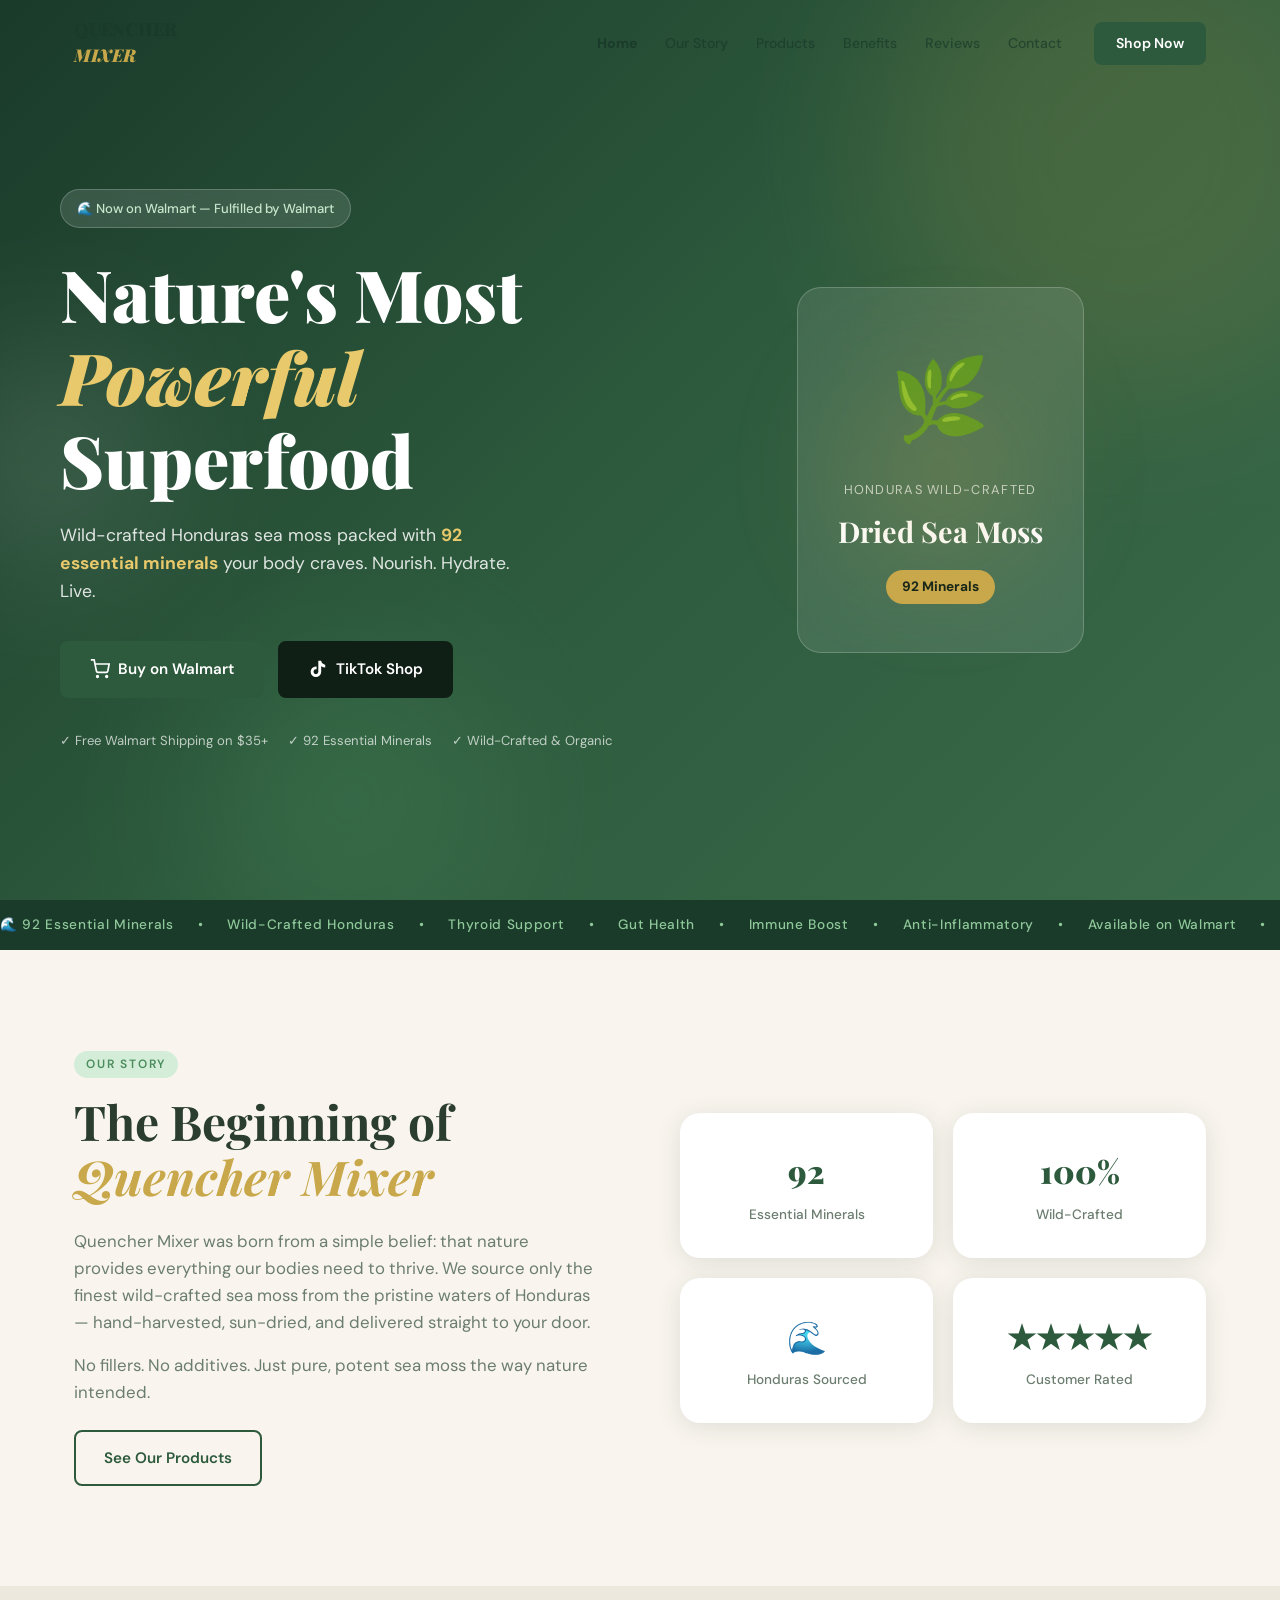
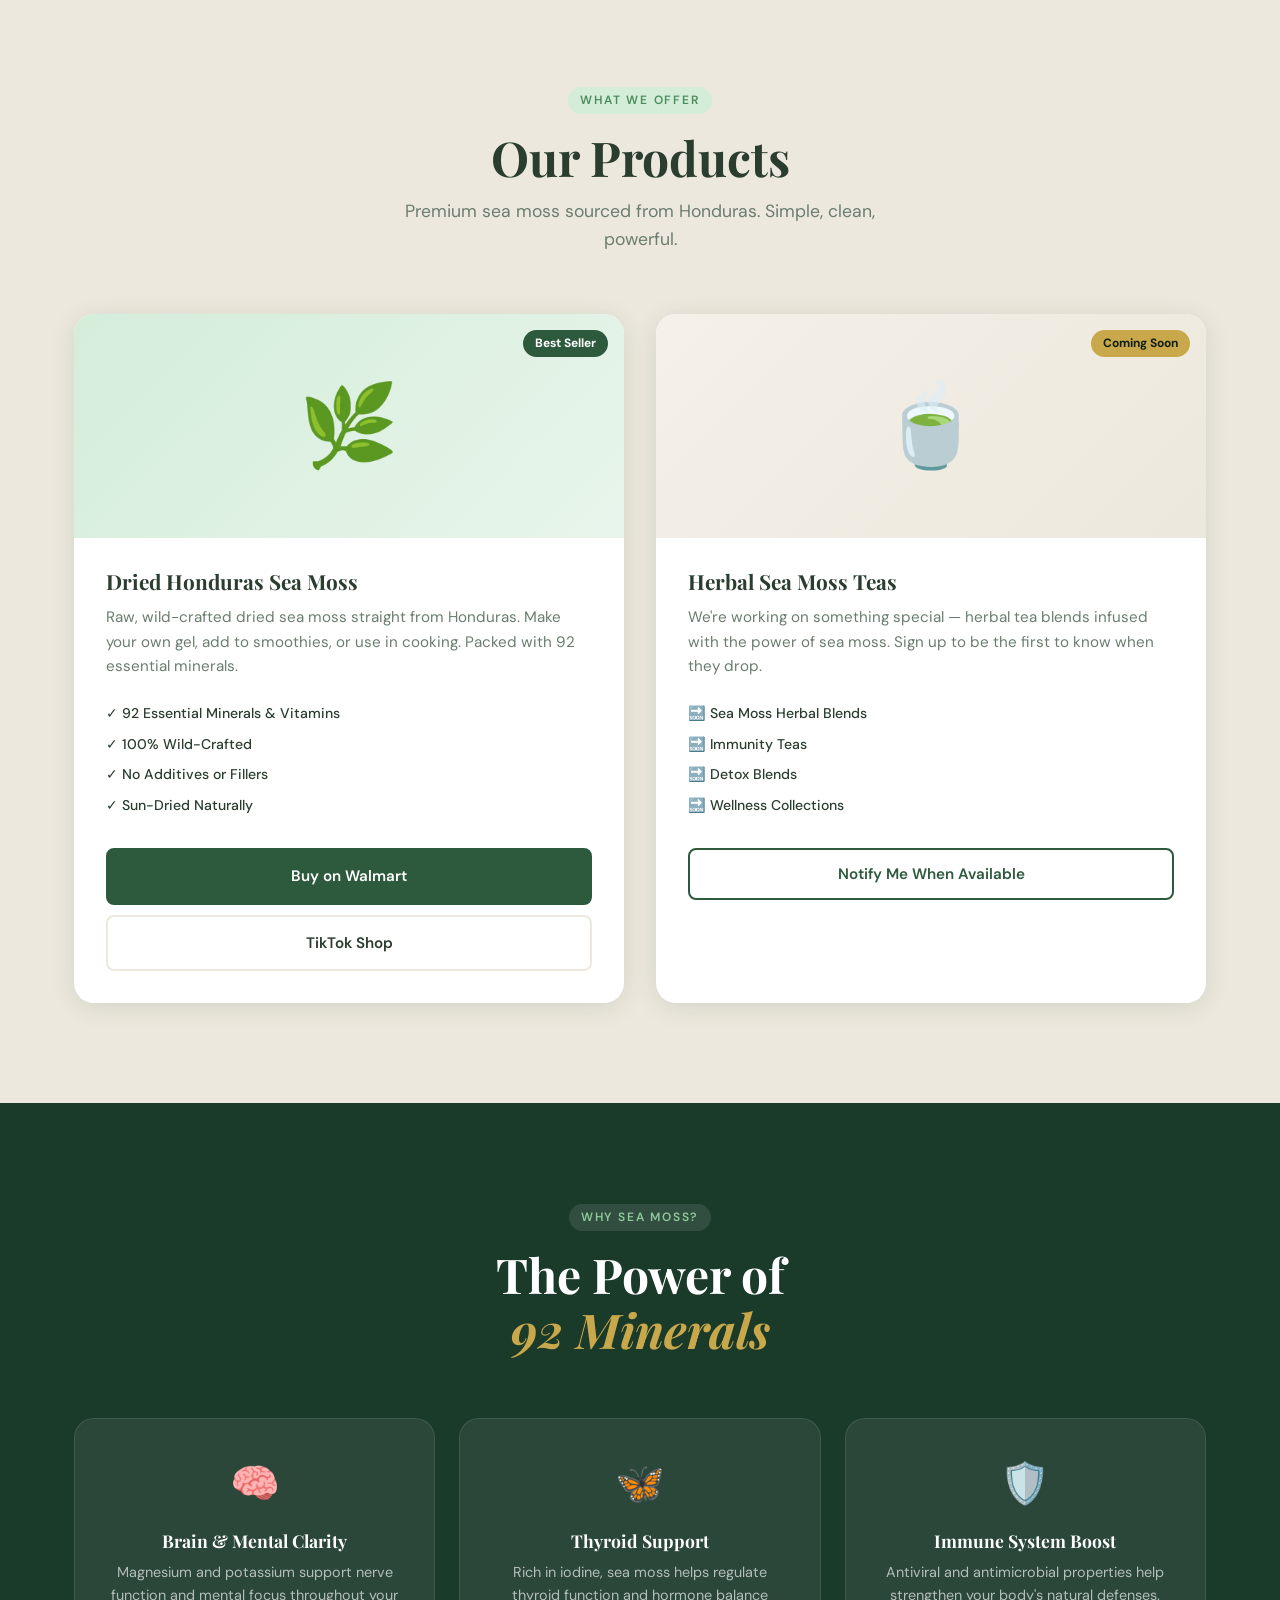
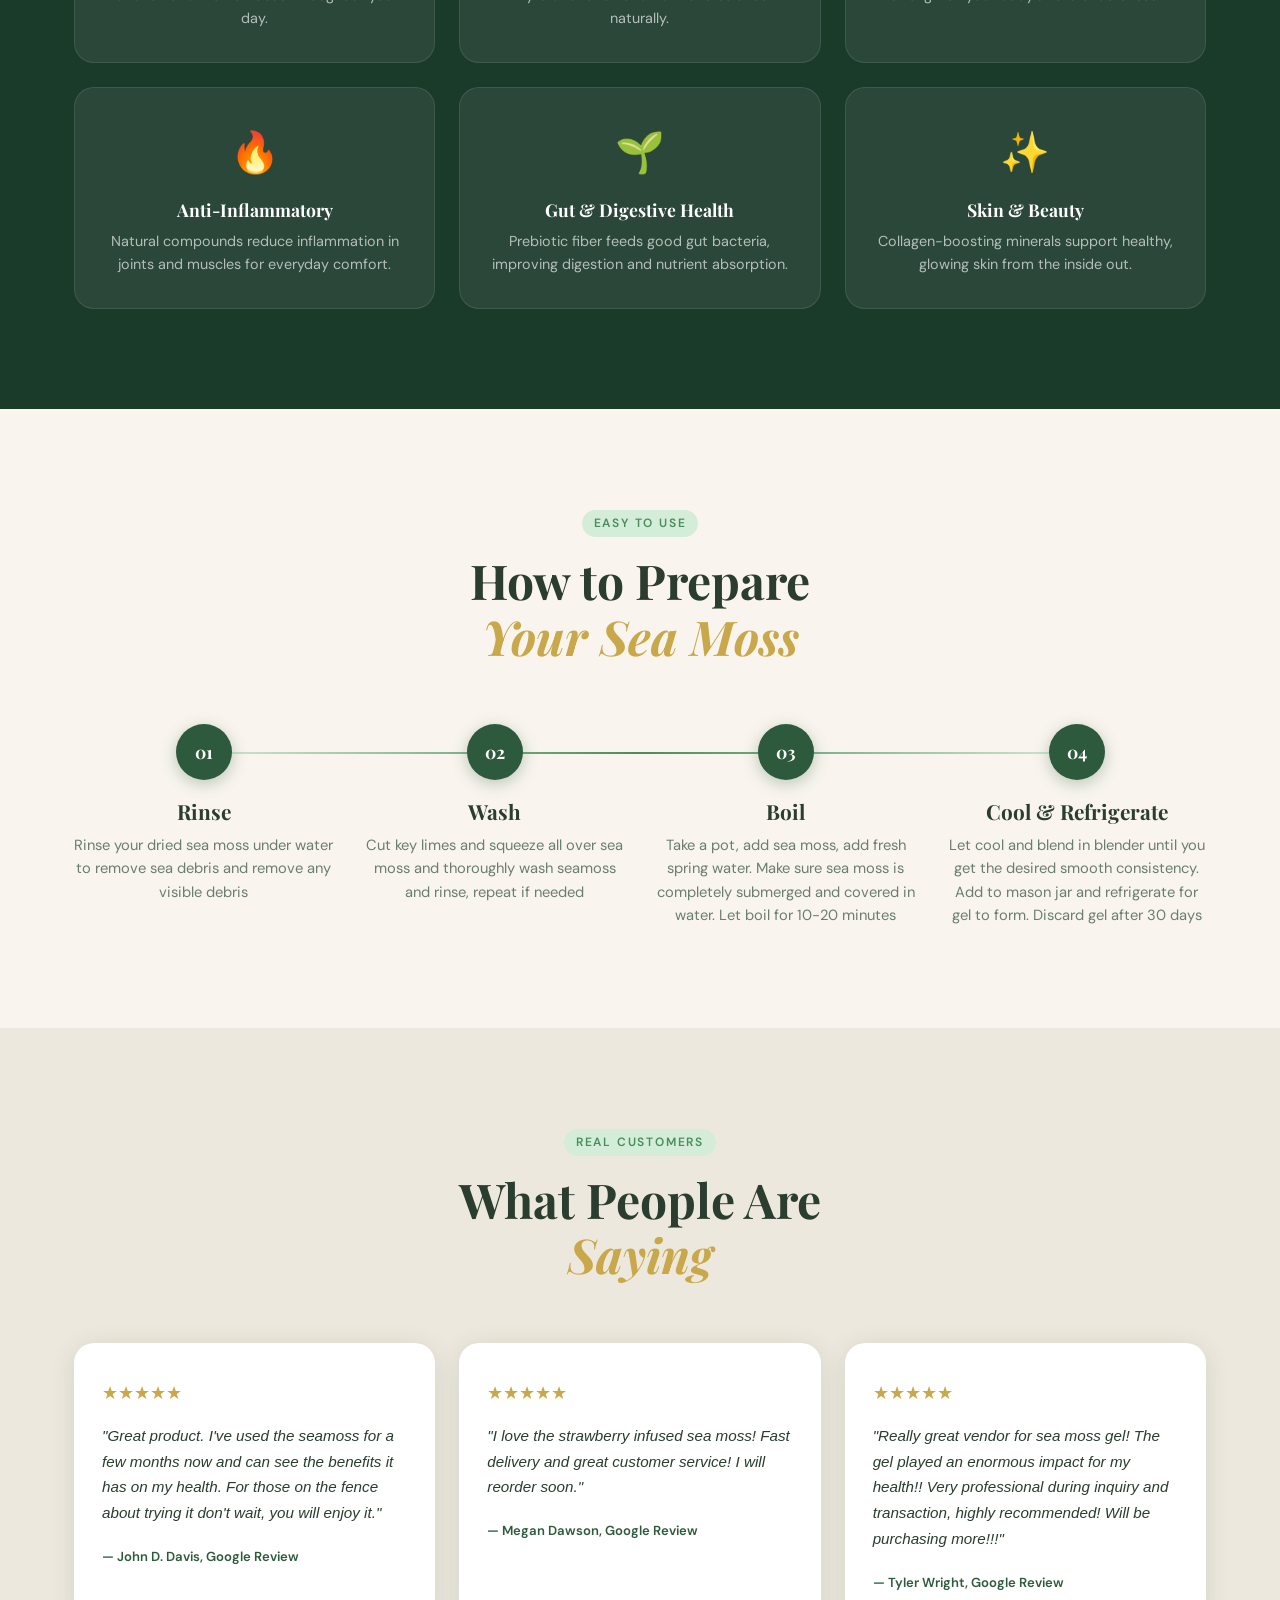
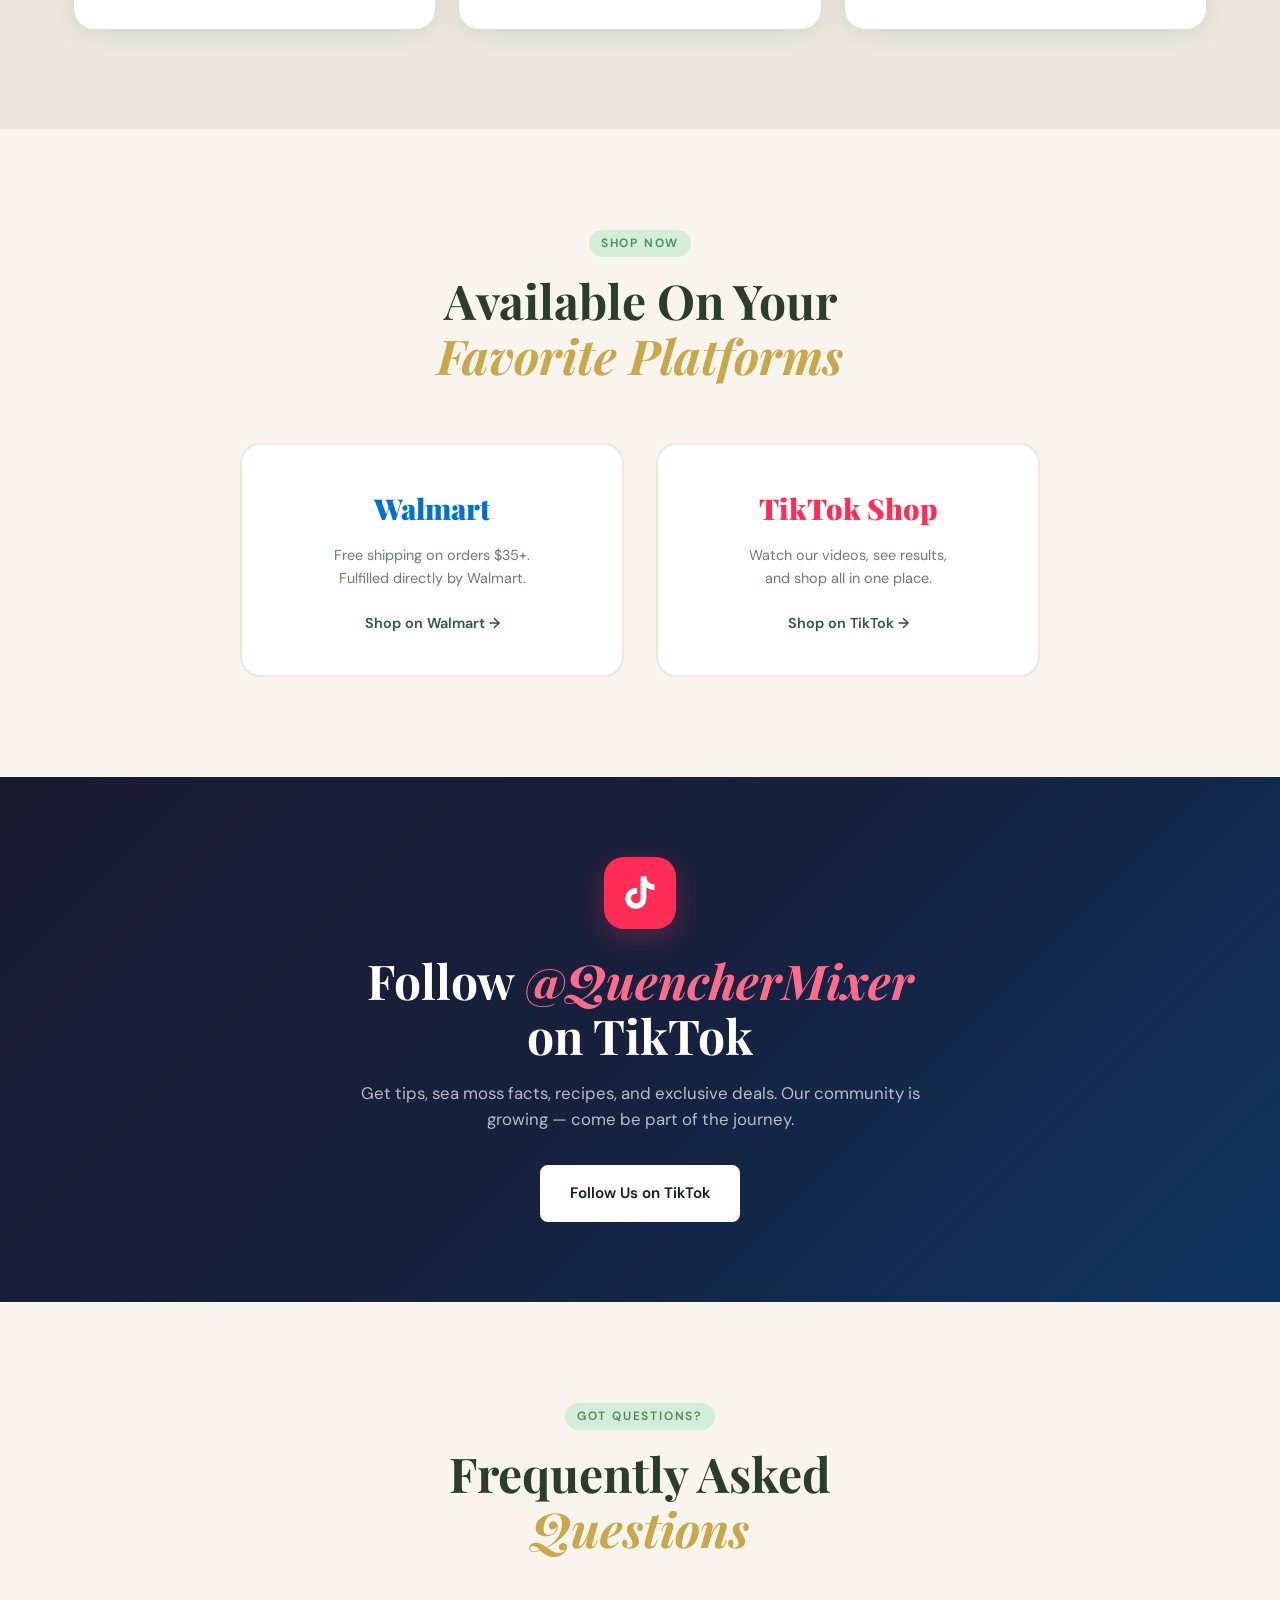
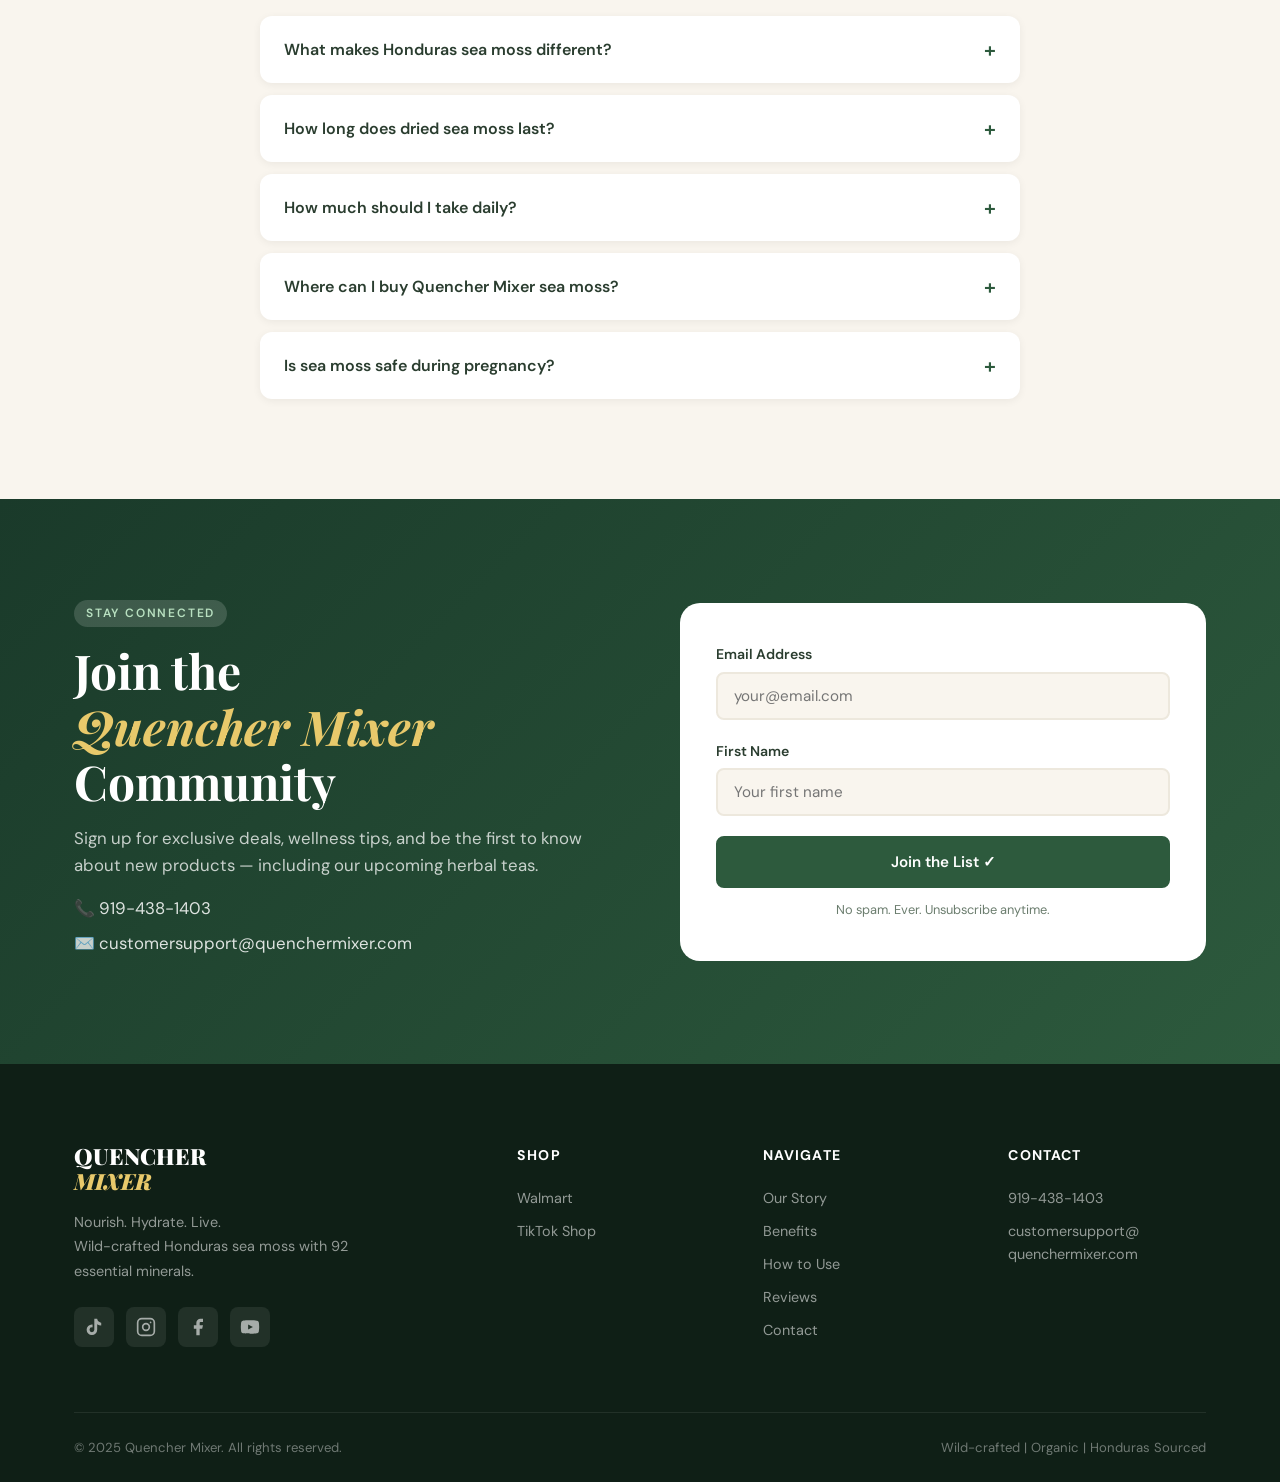
==== commit 1fb548b8: "Update index.html" ====
--- a/index.html
+++ b/index.html
@@ -320,22 +320,22 @@
         <div class="step fade-in">
           <div class="step-num">01</div>
           <h3>Rinse</h3>
-          <p>Rinse your dried sea moss under cold water to remove any sea salt or debris.</p>
+          <p>Rinse your dried sea moss under water to remove sea debris and remove any visible debris </p>
         </div>
         <div class="step fade-in">
           <div class="step-num">02</div>
-          <h3>Soak</h3>
-          <p>Submerge in spring or filtered water and soak for 12–24 hours until it expands.</p>
+          <h3>Wash</h3>
+          <p>Cut key limes and squeeze all over sea moss and thoroughly wash seamoss and rinse, repeat if needed</p>
         </div>
         <div class="step fade-in">
           <div class="step-num">03</div>
-          <h3>Blend</h3>
-          <p>Drain, add to a blender with fresh water, and blend until smooth gel forms.</p>
+          <h3>Boil</h3>
+          <p>Take a pot, add sea moss, add fresh spring water. Make sure sea moss is completely submerged and covered in water. Let boil for 10-20 minutes</p>
         </div>
         <div class="step fade-in">
           <div class="step-num">04</div>
-          <h3>Use Daily</h3>
-          <p>Add 1–2 tablespoons to smoothies, juices, soups, or take straight. Refrigerate up to 3 weeks.</p>
+          <h3>Cool & Refrigerate</h3>
+          <p>Let cool and blend in blender until you get the desired smooth consistency. Add to mason jar and refrigerate for gel to form. Discard gel after 30 days  </p>
         </div>
       </div>
     </div>
@@ -422,7 +422,7 @@
         </div>
         <div class="faq-item fade-in">
           <button class="faq-q" onclick="toggleFaq(this)">How much should I take daily? <span>+</span></button>
-          <div class="faq-a"><p>We recommend 1–2 tablespoons of sea moss gel per day. You can add it to smoothies, juices, soups, oatmeal, or take it directly. Start with a smaller amount and increase gradually.</p></div>
+          <div class="faq-a"><p>We recommend eating 1–2 tablespoons of sea moss gel per day. You can add it to smoothies, juices, soups, oatmeal, or take it directly.</p></div>
         </div>
         <div class="faq-item fade-in">
           <button class="faq-q" onclick="toggleFaq(this)">Where can I buy Quencher Mixer sea moss? <span>+</span></button>
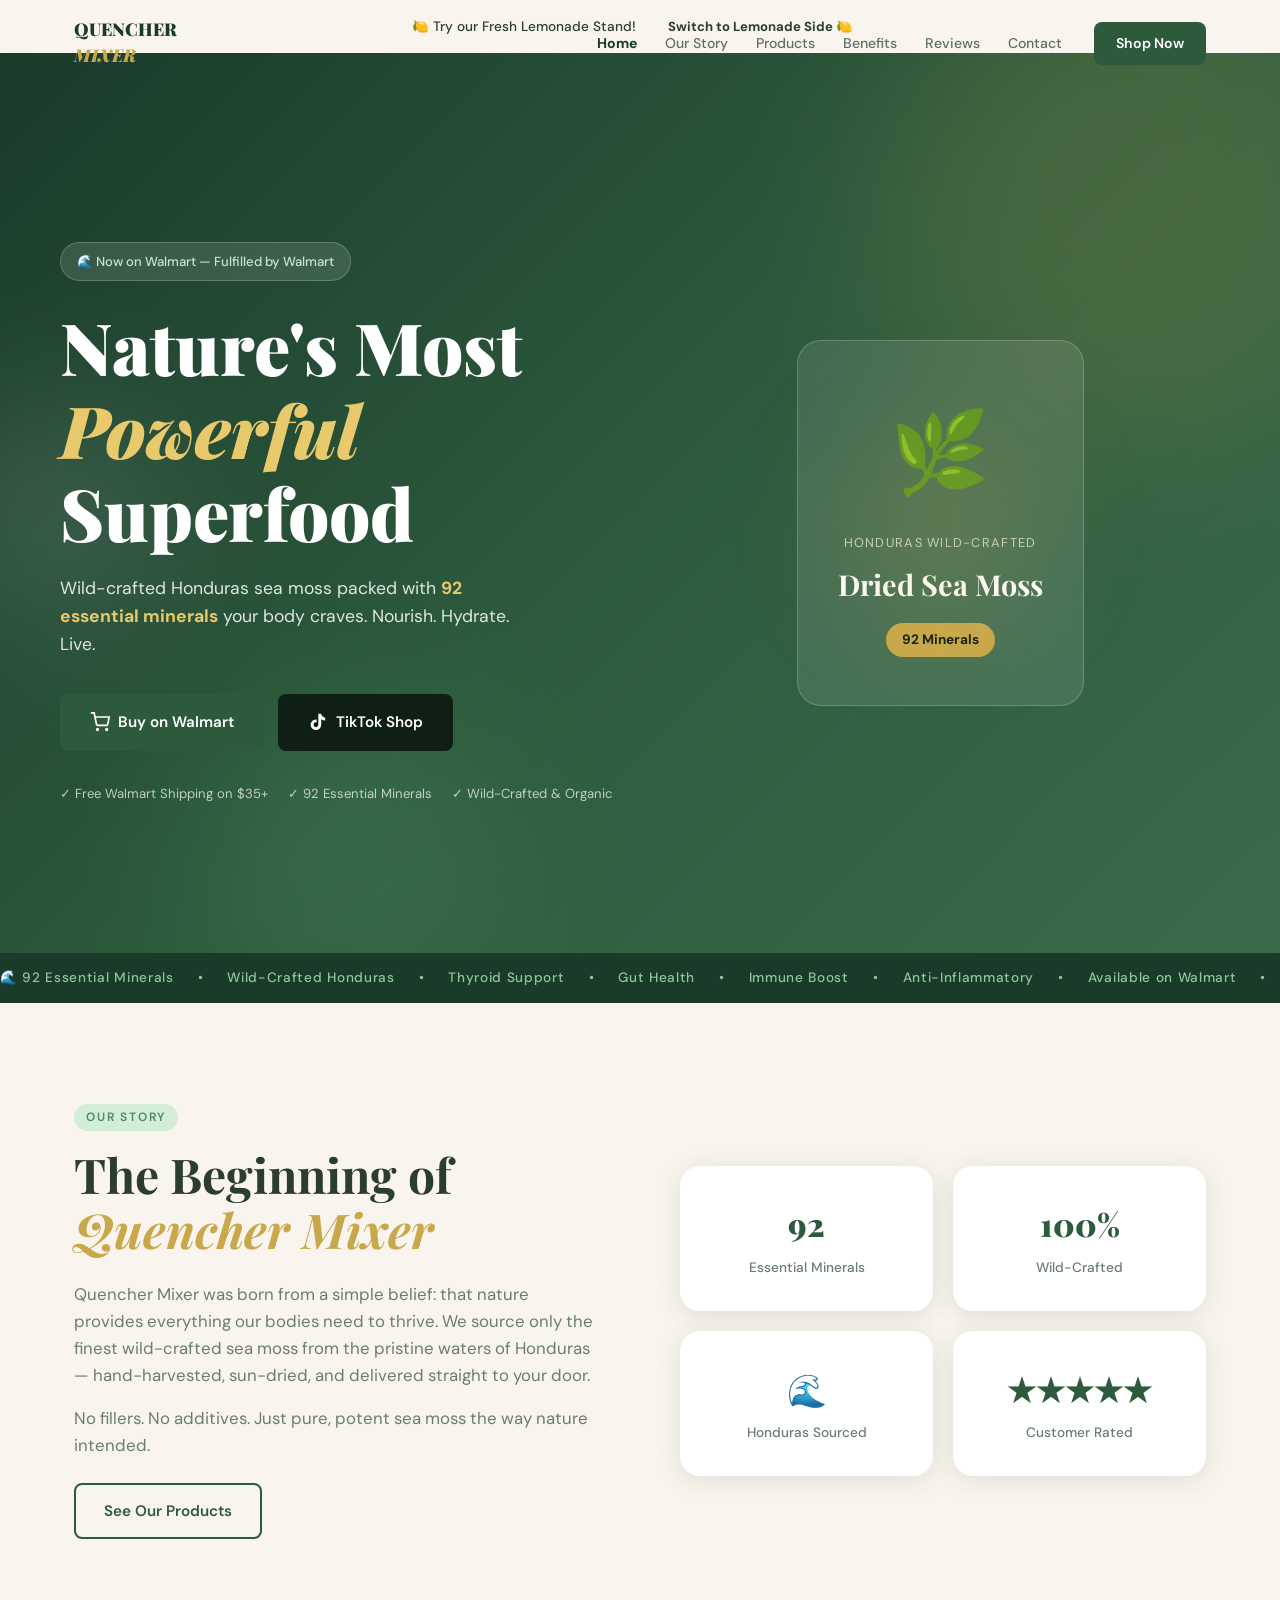
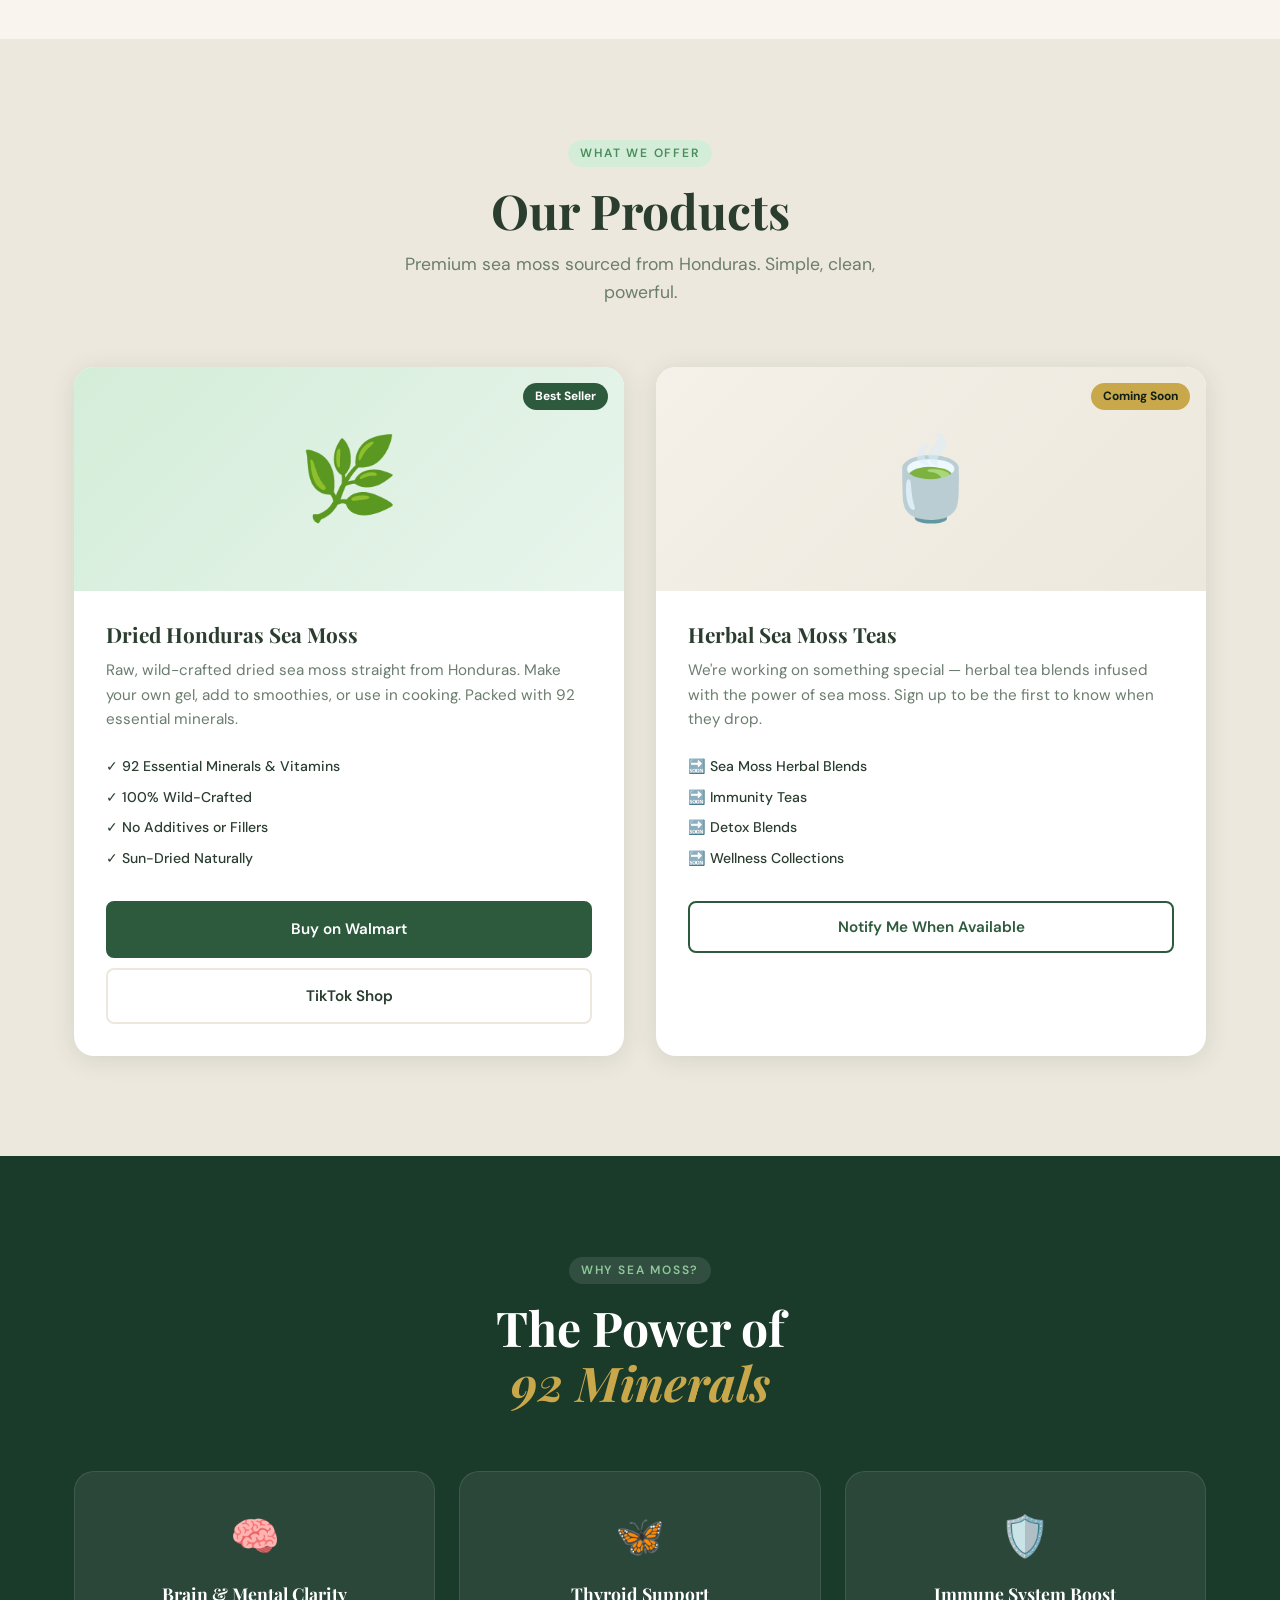
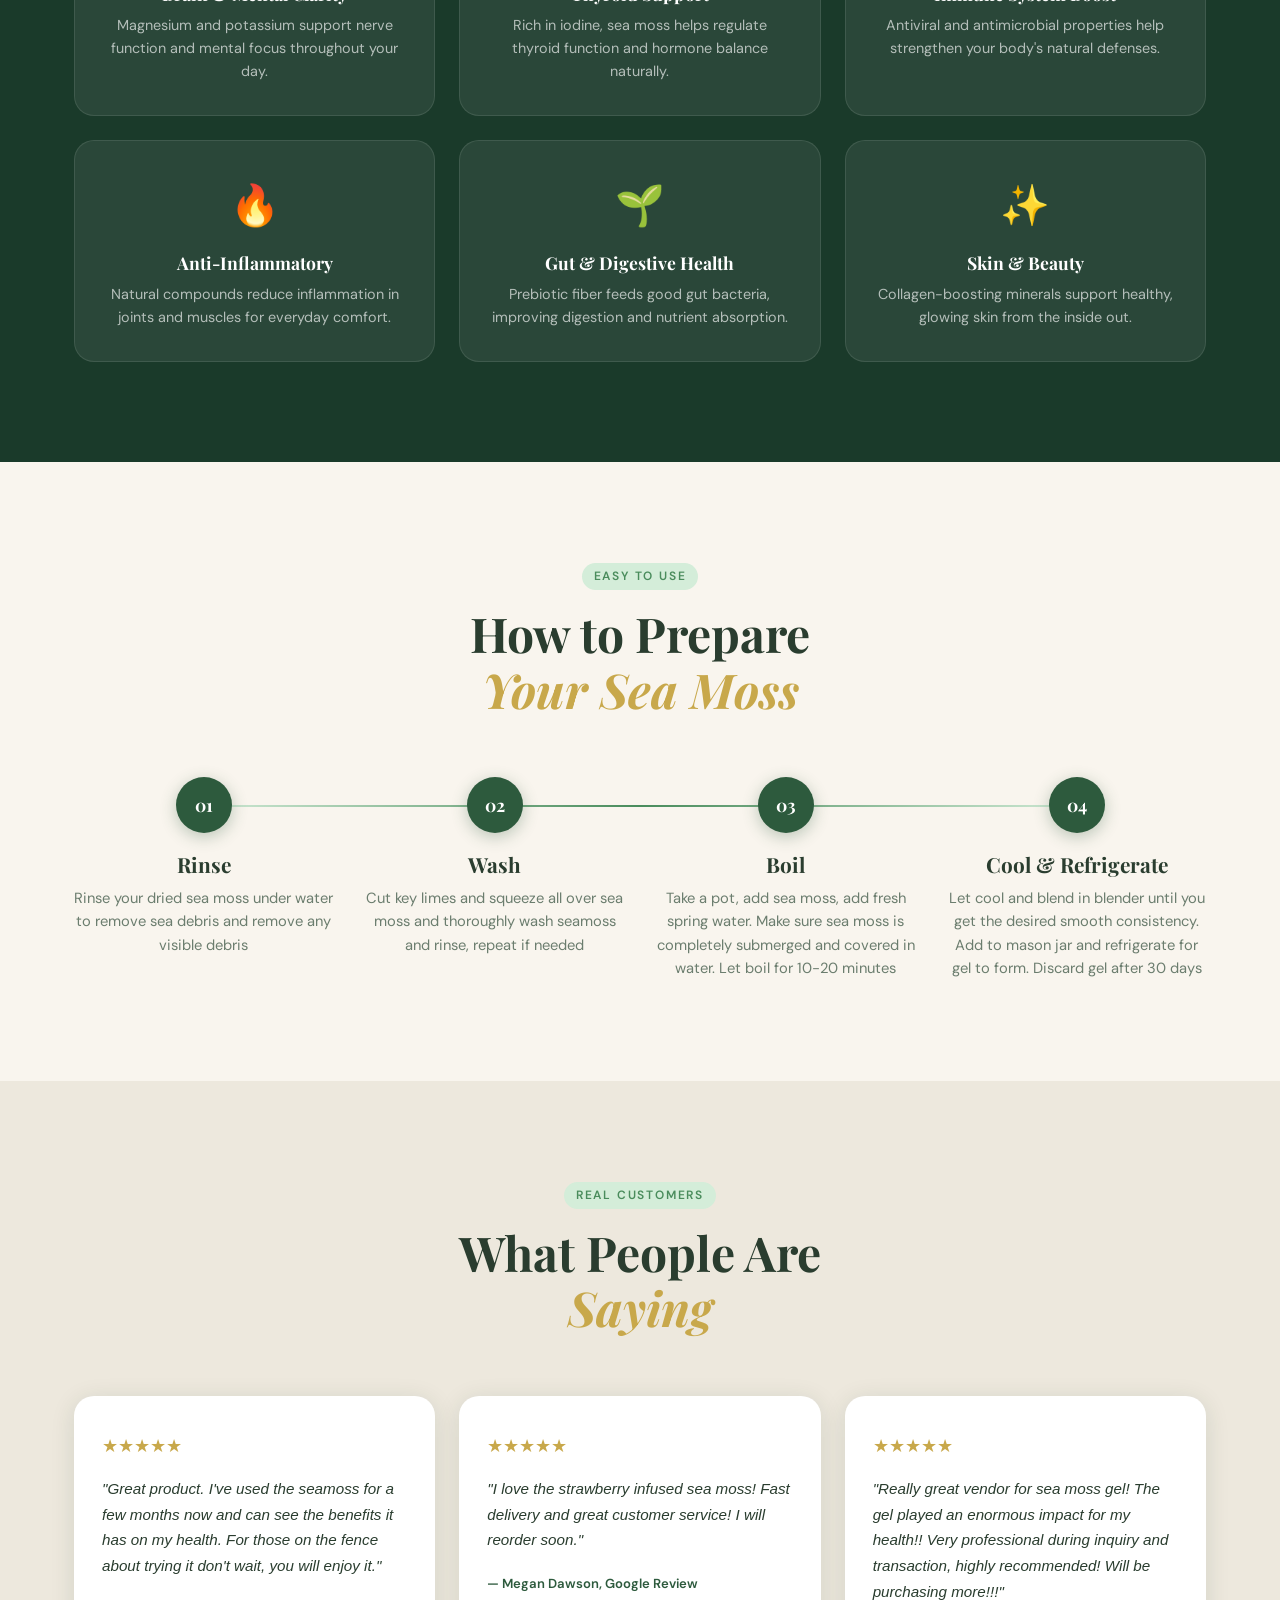
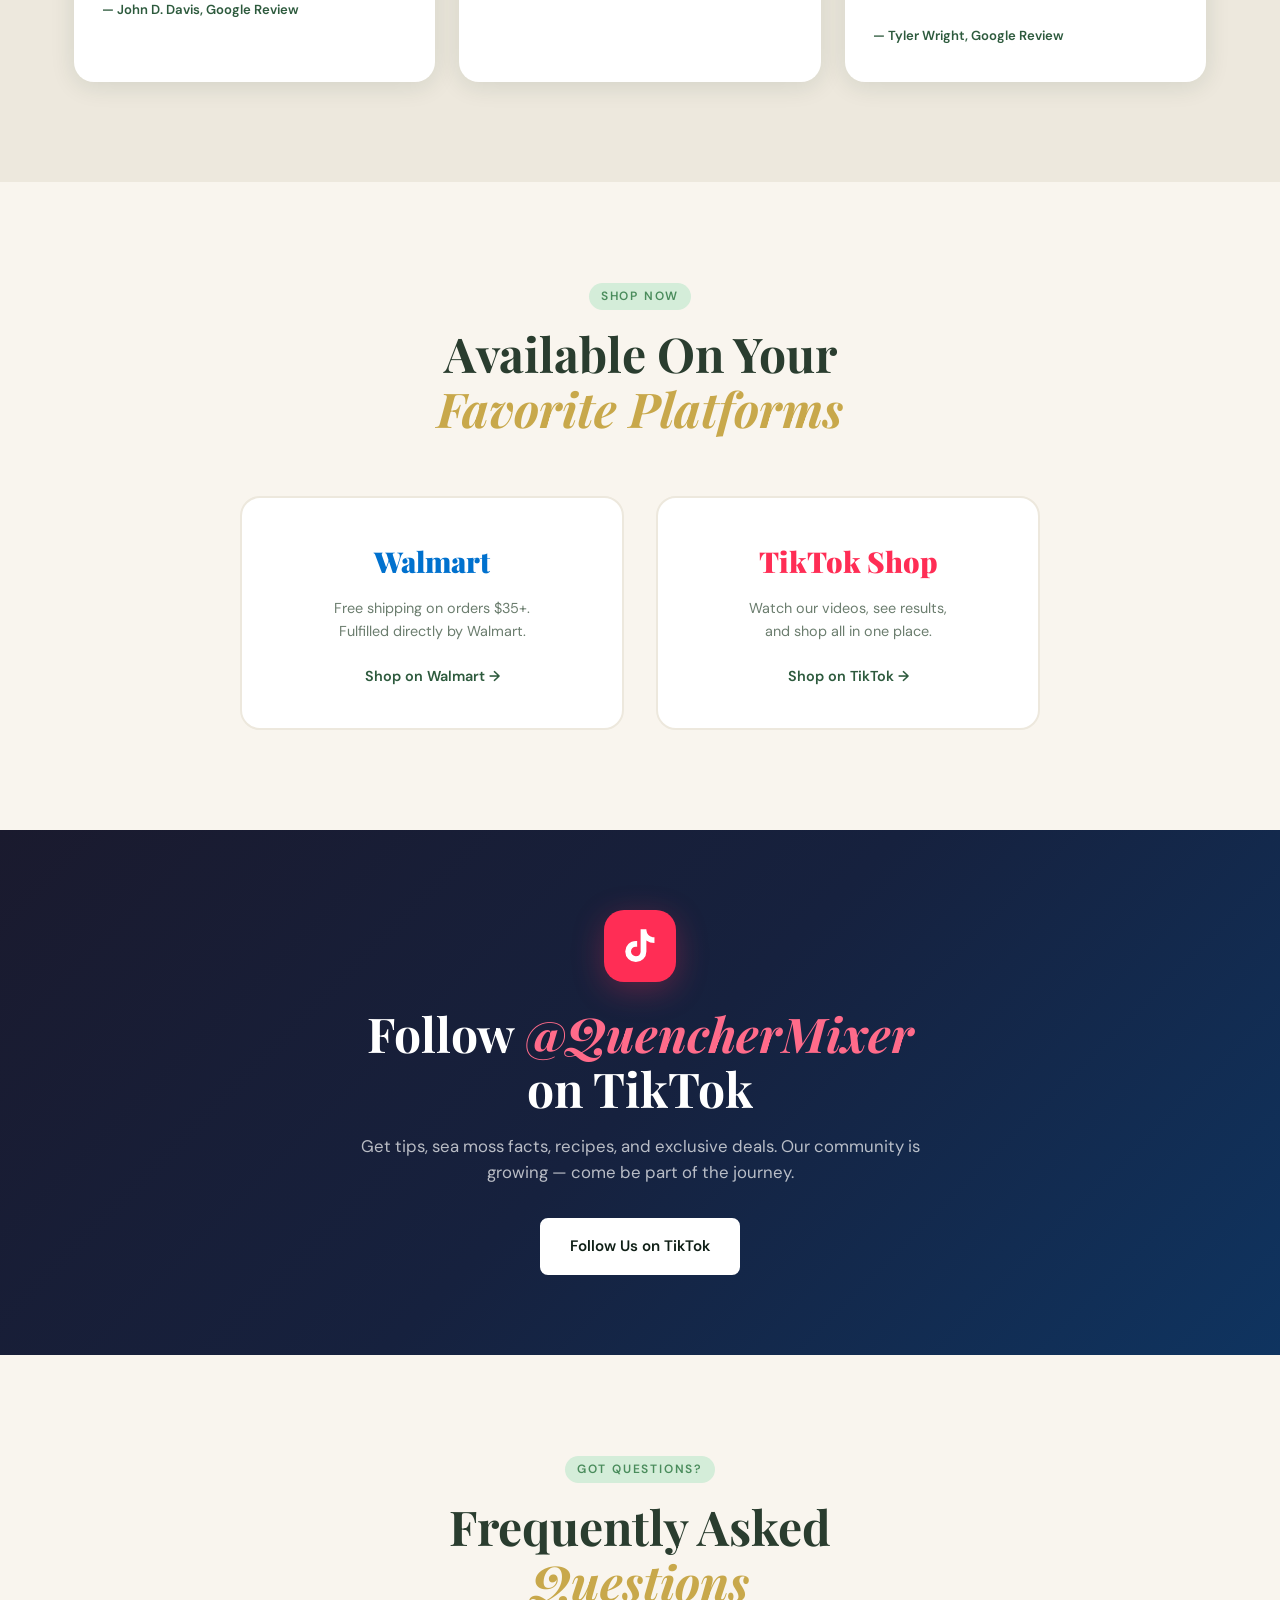
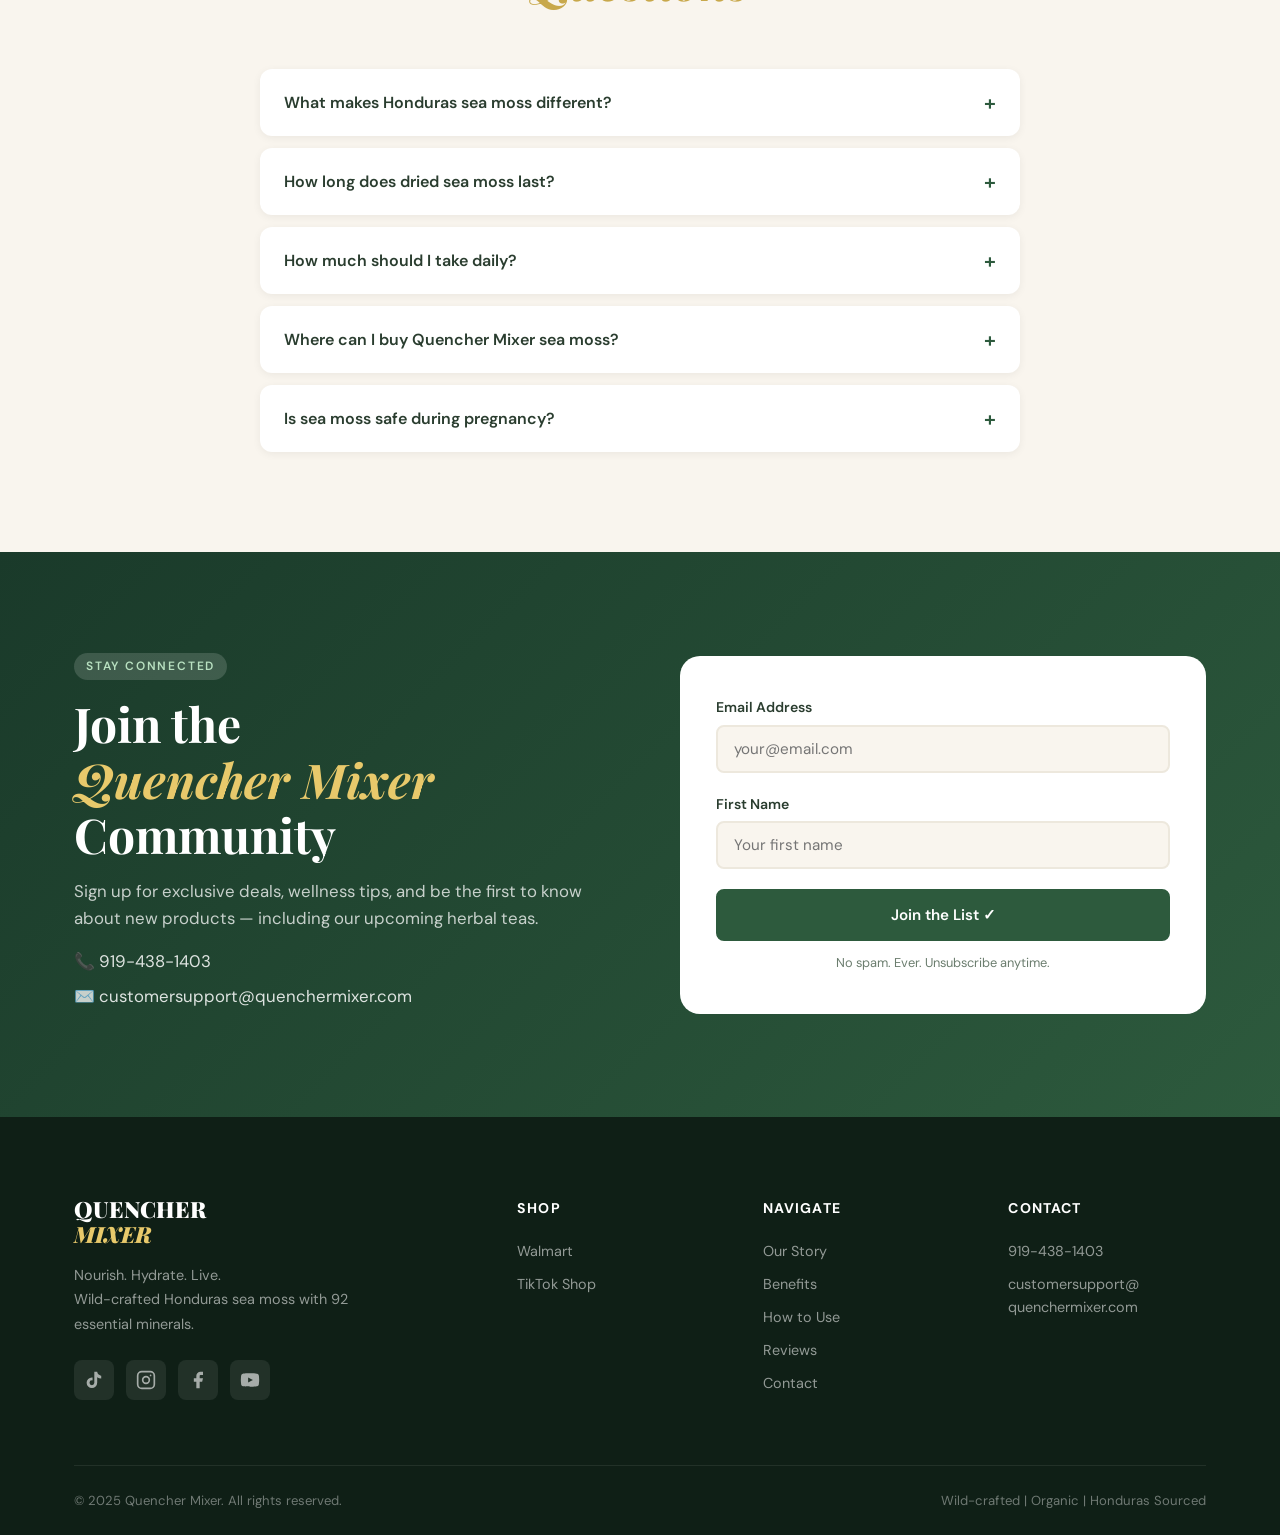
==== commit 3466a02c: "Update index.html" ====
--- a/index.html
+++ b/index.html
@@ -70,7 +70,12 @@
   <link rel="stylesheet" href="css/style.css" />
 </head>
 <body>
-
+  <!-- ====== SIDE SWITCHER BAR ====== -->
+<div class="side-switcher side-switcher-seamoss">
+  <span>🍋 Try our Fresh Lemonade Stand!</span>
+  <a href="lemonade.html" class="side-switcher-btn side-switcher-btn-orange">Switch to Lemonade Side 🍋</a>
+</div>
+  
   <!-- ====== NAVBAR ====== -->
   <header class="navbar" id="navbar">
     <div class="nav-inner">
--- a/css/style.css
+++ b/css/style.css
@@ -1,8 +1,10 @@
 /* ============================================
-   QUENCHER MIXER â€” MAIN STYLESHEET
-   Theme: Organic Luxury / Earthy Botanical
-   ============================================ */
-
+   QUENCHER MIXER — MAIN STYLESHEET
+   Sea Moss Side: Deep Green & Gold Luxury
+   Lemonade Side: Vibrant Orange, Yellow & Red
+   ============================================ */
+
+/* ===== SEA MOSS CSS VARIABLES ===== */
 :root {
   --green-deep: #1a3a2a;
   --green-mid: #2d5a3d;
@@ -28,9 +30,36 @@
   --shadow-lg: 0 12px 48px rgba(26,58,42,0.18);
 }
 
-/* ===== RESET & BASE ===== */
+/* ===== LEMONADE CSS VARIABLES ===== */
+.lemonade-body {
+  --lem-orange: #f97316;
+  --lem-orange-deep: #c2410c;
+  --lem-orange-light: #fb923c;
+  --lem-yellow: #fbbf24;
+  --lem-yellow-pale: #fef9c3;
+  --lem-red: #ef4444;
+  --lem-red-deep: #b91c1c;
+  --lem-peach: #fdba74;
+  --lem-strawberry: #f43f5e;
+  --lem-white: #ffffff;
+  --lem-dark: #1c0a00;
+  --lem-text: #431407;
+  --lem-text-muted: #92400e;
+  --lem-bg: #fffbeb;
+  --lem-bg-warm: #fef3c7;
+
+  background: var(--lem-bg);
+  color: var(--lem-text);
+  font-family: var(--font-body);
+  line-height: 1.6;
+  overflow-x: hidden;
+}
+
+/* ============================================
+   SHARED BASE STYLES
+   ============================================ */
+
 *, *::before, *::after { box-sizing: border-box; margin: 0; padding: 0; }
-
 html { scroll-behavior: smooth; font-size: 16px; }
 
 body {
@@ -50,7 +79,10 @@
   padding: 0 24px;
 }
 
-/* ===== TYPOGRAPHY ===== */
+/* ============================================
+   SEA MOSS TYPOGRAPHY
+   ============================================ */
+
 h1, h2, h3 { font-family: var(--font-display); line-height: 1.15; }
 h1 { font-size: clamp(2.6rem, 6vw, 4.5rem); font-weight: 900; }
 h2 { font-size: clamp(2rem, 4vw, 3rem); font-weight: 700; }
@@ -83,7 +115,10 @@
   margin-right: auto;
 }
 
-/* ===== BUTTONS ===== */
+/* ============================================
+   SEA MOSS BUTTONS
+   ============================================ */
+
 .btn {
   display: inline-flex;
   align-items: center;
@@ -137,7 +172,10 @@
 
 .full-width { width: 100%; }
 
-/* ===== NAVBAR ===== */
+/* ============================================
+   SEA MOSS NAVBAR
+   ============================================ */
+
 .navbar {
   position: fixed;
   top: 0; left: 0; right: 0;
@@ -214,7 +252,10 @@
   transition: all 0.3s;
 }
 
-/* ===== HERO ===== */
+/* ============================================
+   SEA MOSS HERO
+   ============================================ */
+
 .hero {
   min-height: 100vh;
   background: linear-gradient(135deg, var(--green-deep) 0%, var(--green-mid) 50%, #3a6b4a 100%);
@@ -258,10 +299,7 @@
   margin-bottom: 24px;
   backdrop-filter: blur(4px);
 }
-.hero-title {
-  color: var(--white);
-  margin-bottom: 20px;
-}
+.hero-title { color: var(--white); margin-bottom: 20px; }
 .hero-title em { color: var(--gold-light); }
 .hero-sub {
   color: rgba(255,255,255,0.85);
@@ -283,7 +321,6 @@
   color: rgba(255,255,255,0.7);
   font-size: 0.82rem;
 }
-.hero-trust span::before { margin-right: 4px; }
 
 .hero-visual {
   display: flex;
@@ -336,7 +373,10 @@
   border-radius: 100px;
 }
 
-/* ===== MARQUEE ===== */
+/* ============================================
+   SEA MOSS MARQUEE
+   ============================================ */
+
 .marquee-bar {
   background: var(--green-deep);
   color: #8fc99a;
@@ -357,7 +397,10 @@
   to { transform: translateX(-50%); }
 }
 
-/* ===== ABOUT ===== */
+/* ============================================
+   SEA MOSS ABOUT
+   ============================================ */
+
 .about {
   padding: 100px 0;
   background: var(--cream);
@@ -368,19 +411,11 @@
   gap: 80px;
   align-items: center;
 }
-.about-text p {
-  color: var(--text-muted);
-  margin-bottom: 16px;
-  font-size: 1.05rem;
-}
+.about-text p { color: var(--text-muted); margin-bottom: 16px; font-size: 1.05rem; }
 .about-text h2 { margin-bottom: 24px; }
 .about-text .btn { margin-top: 8px; }
 
-.about-stats {
-  display: grid;
-  grid-template-columns: 1fr 1fr;
-  gap: 20px;
-}
+.about-stats { display: grid; grid-template-columns: 1fr 1fr; gap: 20px; }
 .stat-card {
   background: var(--white);
   border-radius: var(--radius-lg);
@@ -399,16 +434,12 @@
 }
 .stat-label { font-size: 0.85rem; color: var(--text-muted); font-weight: 500; }
 
-/* ===== PRODUCTS ===== */
-.products {
-  padding: 100px 0;
-  background: var(--cream-dark);
-}
-.products-grid {
-  display: grid;
-  grid-template-columns: repeat(2, 1fr);
-  gap: 32px;
-}
+/* ============================================
+   SEA MOSS PRODUCTS
+   ============================================ */
+
+.products { padding: 100px 0; background: var(--cream-dark); }
+.products-grid { display: grid; grid-template-columns: repeat(2, 1fr); gap: 32px; }
 .product-card {
   background: var(--white);
   border-radius: var(--radius-lg);
@@ -444,30 +475,18 @@
 .product-card-body { padding: 32px; }
 .product-card-body h3 { margin-bottom: 12px; }
 .product-card-body p { color: var(--text-muted); margin-bottom: 20px; font-size: 0.95rem; }
-.product-features {
-  list-style: none;
-  margin-bottom: 28px;
-}
-.product-features li {
-  font-size: 0.88rem;
-  color: var(--text);
-  padding: 4px 0;
-  font-weight: 500;
-}
+.product-features { list-style: none; margin-bottom: 28px; }
+.product-features li { font-size: 0.88rem; color: var(--text); padding: 4px 0; font-weight: 500; }
 .product-card-actions { display: flex; flex-direction: column; gap: 10px; }
 
-/* ===== BENEFITS ===== */
-.benefits {
-  padding: 100px 0;
-  background: var(--green-deep);
-}
+/* ============================================
+   SEA MOSS BENEFITS
+   ============================================ */
+
+.benefits { padding: 100px 0; background: var(--green-deep); }
 .benefits .section-tag { background: rgba(255,255,255,0.1); color: #8fc99a; }
 .benefits h2 { color: var(--white); }
-.benefits-grid {
-  display: grid;
-  grid-template-columns: repeat(3, 1fr);
-  gap: 24px;
-}
+.benefits-grid { display: grid; grid-template-columns: repeat(3, 1fr); gap: 24px; }
 .benefit-card {
   background: rgba(255,255,255,0.07);
   border: 1px solid rgba(255,255,255,0.1);
@@ -481,11 +500,11 @@
 .benefit-card h3 { color: var(--white); margin-bottom: 10px; font-size: 1.1rem; }
 .benefit-card p { color: rgba(255,255,255,0.65); font-size: 0.9rem; }
 
-/* ===== HOW TO USE ===== */
-.how-to {
-  padding: 100px 0;
-  background: var(--cream);
-}
+/* ============================================
+   SEA MOSS HOW TO USE
+   ============================================ */
+
+.how-to { padding: 100px 0; background: var(--cream); }
 .steps-grid {
   display: grid;
   grid-template-columns: repeat(4, 1fr);
@@ -495,18 +514,12 @@
 .steps-grid::before {
   content: '';
   position: absolute;
-  top: 28px;
-  left: 10%;
-  right: 10%;
+  top: 28px; left: 10%; right: 10%;
   height: 2px;
   background: linear-gradient(to right, var(--green-pale), var(--green-light), var(--green-pale));
   z-index: 0;
 }
-.step {
-  text-align: center;
-  position: relative;
-  z-index: 1;
-}
+.step { text-align: center; position: relative; z-index: 1; }
 .step-num {
   display: inline-flex;
   align-items: center;
@@ -524,16 +537,12 @@
 .step h3 { margin-bottom: 10px; }
 .step p { color: var(--text-muted); font-size: 0.92rem; }
 
-/* ===== REVIEWS ===== */
-.reviews {
-  padding: 100px 0;
-  background: var(--cream-dark);
-}
-.reviews-grid {
-  display: grid;
-  grid-template-columns: repeat(3, 1fr);
-  gap: 24px;
-}
+/* ============================================
+   SEA MOSS REVIEWS
+   ============================================ */
+
+.reviews { padding: 100px 0; background: var(--cream-dark); }
+.reviews-grid { display: grid; grid-template-columns: repeat(3, 1fr); gap: 24px; }
 .review-card {
   background: var(--white);
   border-radius: var(--radius-lg);
@@ -546,11 +555,11 @@
 .review-card p { color: var(--text); font-size: 0.95rem; font-style: italic; margin-bottom: 20px; line-height: 1.7; }
 .reviewer { font-size: 0.82rem; font-weight: 600; color: var(--green-mid); }
 
-/* ===== WHERE TO BUY ===== */
-.where-to-buy {
-  padding: 100px 0;
-  background: var(--cream);
-}
+/* ============================================
+   SEA MOSS WHERE TO BUY
+   ============================================ */
+
+.where-to-buy { padding: 100px 0; background: var(--cream); }
 .platforms-grid {
   display: grid;
   grid-template-columns: 1fr 1fr;
@@ -568,27 +577,21 @@
   display: block;
 }
 .platform-card:hover { border-color: var(--green-light); transform: translateY(-4px); box-shadow: var(--shadow); }
-.platform-logo {
-  font-family: var(--font-display);
-  font-size: 1.8rem;
-  font-weight: 900;
-  margin-bottom: 12px;
-}
+.platform-logo { font-family: var(--font-display); font-size: 1.8rem; font-weight: 900; margin-bottom: 12px; }
 .walmart-logo { color: var(--walmart-blue); }
 .tiktok-logo { color: var(--tiktok); }
 .platform-card p { color: var(--text-muted); font-size: 0.9rem; margin-bottom: 20px; }
 .platform-cta { font-weight: 600; color: var(--green-mid); font-size: 0.9rem; }
 
-/* ===== TIKTOK SECTION ===== */
+/* ============================================
+   SEA MOSS TIKTOK SECTION
+   ============================================ */
+
 .tiktok-section {
   padding: 80px 0;
   background: linear-gradient(135deg, #1a1a2e 0%, #16213e 50%, #0f3460 100%);
 }
-.tiktok-cta {
-  text-align: center;
-  max-width: 600px;
-  margin: 0 auto;
-}
+.tiktok-cta { text-align: center; max-width: 600px; margin: 0 auto; }
 .tiktok-icon {
   width: 72px; height: 72px;
   background: var(--tiktok);
@@ -603,11 +606,11 @@
 .tiktok-cta em { color: #ff6b8a; }
 .tiktok-cta p { color: rgba(255,255,255,0.7); margin-bottom: 32px; font-size: 1.05rem; }
 
-/* ===== FAQ ===== */
-.faq {
-  padding: 100px 0;
-  background: var(--cream);
-}
+/* ============================================
+   SEA MOSS FAQ
+   ============================================ */
+
+.faq { padding: 100px 0; background: var(--cream); }
 .faq-list {
   max-width: 760px;
   margin: 0 auto;
@@ -641,31 +644,20 @@
 .faq-q:hover { color: var(--green-mid); }
 .faq-q span { font-size: 1.3rem; color: var(--green-mid); flex-shrink: 0; transition: transform 0.3s; }
 .faq-q.open span { transform: rotate(45deg); }
-.faq-a {
-  max-height: 0;
-  overflow: hidden;
-  transition: max-height 0.4s ease, padding 0.3s;
-}
+.faq-a { max-height: 0; overflow: hidden; transition: max-height 0.4s ease, padding 0.3s; }
 .faq-a.open { max-height: 400px; }
-.faq-a p {
-  padding: 0 24px 20px;
-  color: var(--text-muted);
-  font-size: 0.95rem;
-  line-height: 1.7;
-}
+.faq-a p { padding: 0 24px 20px; color: var(--text-muted); font-size: 0.95rem; line-height: 1.7; }
 .faq-a p a { color: var(--green-mid); text-decoration: underline; }
 
-/* ===== CONTACT ===== */
+/* ============================================
+   SEA MOSS CONTACT
+   ============================================ */
+
 .contact {
   padding: 100px 0;
   background: linear-gradient(135deg, var(--green-deep) 0%, var(--green-mid) 100%);
 }
-.contact-grid {
-  display: grid;
-  grid-template-columns: 1fr 1fr;
-  gap: 80px;
-  align-items: center;
-}
+.contact-grid { display: grid; grid-template-columns: 1fr 1fr; gap: 80px; align-items: center; }
 .contact-info .section-tag { background: rgba(255,255,255,0.15); color: #b8e0c0; }
 .contact-info h2 { color: var(--white); margin-bottom: 16px; }
 .contact-info em { color: var(--gold-light); }
@@ -674,19 +666,9 @@
 .contact-details a { color: rgba(255,255,255,0.85); }
 .contact-details a:hover { color: var(--white); }
 
-.contact-form {
-  background: var(--white);
-  border-radius: var(--radius-lg);
-  padding: 40px 36px;
-}
+.contact-form { background: var(--white); border-radius: var(--radius-lg); padding: 40px 36px; }
 .form-group { margin-bottom: 20px; }
-.form-group label {
-  display: block;
-  font-weight: 600;
-  font-size: 0.88rem;
-  margin-bottom: 6px;
-  color: var(--text);
-}
+.form-group label { display: block; font-weight: 600; font-size: 0.88rem; margin-bottom: 6px; color: var(--text); }
 .form-group input {
   width: 100%;
   padding: 12px 16px;
@@ -701,7 +683,6 @@
 }
 .form-group input:focus { border-color: var(--green-mid); background: var(--white); }
 .form-note { text-align: center; color: var(--text-muted); font-size: 0.8rem; margin-top: 12px; }
-
 .success-msg {
   text-align: center;
   padding: 24px;
@@ -711,28 +692,19 @@
   font-weight: 600;
 }
 
-/* ===== FOOTER ===== */
-.footer {
-  background: var(--dark);
-  padding: 80px 0 0;
-}
+/* ============================================
+   SEA MOSS FOOTER
+   ============================================ */
+
+.footer { background: var(--dark); padding: 80px 0 0; }
 .footer-grid {
   display: grid;
   grid-template-columns: 2fr 1fr 1fr 1fr;
   gap: 48px;
   padding-bottom: 60px;
 }
-.footer-brand p {
-  color: rgba(255,255,255,0.55);
-  font-size: 0.9rem;
-  margin: 16px 0 24px;
-  max-width: 280px;
-  line-height: 1.7;
-}
-.social-links {
-  display: flex;
-  gap: 12px;
-}
+.footer-brand p { color: rgba(255,255,255,0.55); font-size: 0.9rem; margin: 16px 0 24px; max-width: 280px; line-height: 1.7; }
+.social-links { display: flex; gap: 12px; }
 .social-links a {
   display: flex;
   align-items: center;
@@ -745,21 +717,8 @@
 }
 .social-links a:hover { background: var(--green-mid); color: var(--white); }
 
-.footer-links h4 {
-  color: var(--white);
-  font-size: 0.88rem;
-  font-weight: 700;
-  letter-spacing: 0.08em;
-  text-transform: uppercase;
-  margin-bottom: 20px;
-}
-.footer-links a {
-  display: block;
-  color: rgba(255,255,255,0.55);
-  font-size: 0.9rem;
-  margin-bottom: 10px;
-  transition: color 0.2s;
-}
+.footer-links h4 { color: var(--white); font-size: 0.88rem; font-weight: 700; letter-spacing: 0.08em; text-transform: uppercase; margin-bottom: 20px; }
+.footer-links a { display: block; color: rgba(255,255,255,0.55); font-size: 0.9rem; margin-bottom: 10px; transition: color 0.2s; }
 .footer-links a:hover { color: rgba(255,255,255,0.9); }
 
 .footer-bottom {
@@ -773,18 +732,17 @@
 }
 .footer-bottom p { color: rgba(255,255,255,0.4); font-size: 0.82rem; }
 
-/* ===== FADE-IN ANIMATION ===== */
-.fade-in {
-  opacity: 0;
-  transform: translateY(30px);
-  transition: opacity 0.7s ease, transform 0.7s ease;
-}
-.fade-in.visible {
-  opacity: 1;
-  transform: translateY(0);
-}
-
-/* ===== RESPONSIVE ===== */
+/* ============================================
+   SHARED ANIMATION
+   ============================================ */
+
+.fade-in { opacity: 0; transform: translateY(30px); transition: opacity 0.7s ease, transform 0.7s ease; }
+.fade-in.visible { opacity: 1; transform: translateY(0); }
+
+/* ============================================
+   SEA MOSS RESPONSIVE
+   ============================================ */
+
 @media (max-width: 1024px) {
   .hero { grid-template-columns: 1fr; padding: 120px 32px 80px; text-align: center; }
   .hero-content { max-width: 600px; margin: 0 auto; }
@@ -821,3 +779,670 @@
   .hero-cta-group .btn { width: 100%; }
   .about-stats { grid-template-columns: 1fr 1fr; }
 }
+
+
+/* ============================================================
+   LEMONADE SIDE — ALL STYLES SCOPED TO .lemonade-body
+   ============================================================ */
+
+/* ===== SIDE SWITCHER BAR ===== */
+.side-switcher {
+  width: 100%;
+  padding: 10px 24px;
+  display: flex;
+  align-items: center;
+  justify-content: center;
+  gap: 16px;
+  font-size: 0.85rem;
+  font-weight: 500;
+  z-index: 2000;
+  position: relative;
+}
+.side-switcher-lemonade {
+  background: linear-gradient(90deg, #f97316, #fbbf24);
+  color: #431407;
+}
+.side-switcher-lemonade span { opacity: 0.9; }
+.side-switcher-btn {
+  padding: 6px 16px;
+  border-radius: 100px;
+  font-weight: 700;
+  font-size: 0.82rem;
+  transition: all 0.2s;
+  white-space: nowrap;
+}
+.side-switcher-btn-green {
+  background: #1a3a2a;
+  color: #fff;
+}
+.side-switcher-btn-green:hover { background: #2d5a3d; transform: translateY(-1px); }
+
+/* ===== LEMONADE NAVBAR ===== */
+.lemonade-body .lem-nav {
+  position: sticky;
+  top: 0;
+  z-index: 1000;
+  background: #fff;
+  border-bottom: 3px solid #fbbf24;
+  box-shadow: 0 2px 16px rgba(249,115,22,0.1);
+}
+.lemonade-body .lem-nav-inner {
+  max-width: 1180px;
+  margin: 0 auto;
+  padding: 16px 24px;
+  display: flex;
+  align-items: center;
+  gap: 24px;
+}
+.lemonade-body .lem-logo {
+  font-family: var(--font-display);
+  font-size: 1rem;
+  font-weight: 900;
+  line-height: 1.1;
+  color: #c2410c;
+  flex-shrink: 0;
+  text-transform: uppercase;
+}
+.lemonade-body .lem-logo em {
+  font-style: italic;
+  color: #f97316;
+}
+.lemonade-body .lem-nav-links {
+  display: flex;
+  gap: 24px;
+  margin-left: auto;
+}
+.lemonade-body .lem-nav-links a {
+  font-size: 0.88rem;
+  font-weight: 600;
+  color: #431407;
+  opacity: 0.75;
+  transition: opacity 0.2s, color 0.2s;
+}
+.lemonade-body .lem-nav-links a:hover { opacity: 1; color: #f97316; }
+.lemonade-body .lem-nav-switch {
+  background: #1a3a2a;
+  color: #fff;
+  padding: 9px 18px;
+  border-radius: 8px;
+  font-size: 0.82rem;
+  font-weight: 700;
+  transition: background 0.2s;
+  white-space: nowrap;
+}
+.lemonade-body .lem-nav-switch:hover { background: #2d5a3d; }
+.lemonade-body .lem-hamburger {
+  display: none;
+  flex-direction: column;
+  gap: 5px;
+  background: none;
+  border: none;
+  cursor: pointer;
+  padding: 4px;
+  margin-left: auto;
+}
+.lemonade-body .lem-hamburger span {
+  display: block;
+  width: 24px;
+  height: 2px;
+  background: #c2410c;
+  border-radius: 2px;
+  transition: all 0.3s;
+}
+
+/* ===== LEMONADE HERO ===== */
+.lemonade-body .lem-hero {
+  min-height: 100vh;
+  background: linear-gradient(135deg, #f97316 0%, #ef4444 40%, #fbbf24 100%);
+  display: flex;
+  align-items: center;
+  justify-content: center;
+  position: relative;
+  overflow: hidden;
+  padding: 100px 24px 80px;
+  text-align: center;
+}
+.lemonade-body .lem-hero-citrus {
+  position: absolute;
+  font-size: clamp(3rem, 7vw, 5rem);
+  opacity: 0.18;
+  animation: float 7s ease-in-out infinite;
+  pointer-events: none;
+  user-select: none;
+}
+.lemonade-body .lem-citrus-1 { top: 8%; left: 5%; animation-delay: 0s; }
+.lemonade-body .lem-citrus-2 { top: 15%; right: 8%; animation-delay: 1.5s; font-size: 4rem; }
+.lemonade-body .lem-citrus-3 { bottom: 15%; left: 10%; animation-delay: 3s; }
+.lemonade-body .lem-citrus-4 { bottom: 20%; right: 5%; animation-delay: 0.8s; font-size: 3.5rem; }
+
+.lemonade-body .lem-hero-content { position: relative; z-index: 1; max-width: 700px; }
+.lemonade-body .lem-hero-badge {
+  display: inline-block;
+  background: rgba(255,255,255,0.2);
+  color: #fff;
+  border: 1px solid rgba(255,255,255,0.35);
+  padding: 8px 20px;
+  border-radius: 100px;
+  font-size: 0.82rem;
+  font-weight: 600;
+  letter-spacing: 0.04em;
+  margin-bottom: 24px;
+  backdrop-filter: blur(4px);
+}
+.lemonade-body .lem-hero-title {
+  font-family: var(--font-display);
+  font-size: clamp(3.5rem, 10vw, 7rem);
+  font-weight: 900;
+  color: #fff;
+  line-height: 1;
+  margin-bottom: 4px;
+  text-shadow: 0 4px 20px rgba(0,0,0,0.15);
+}
+.lemonade-body .lem-hero-sub-title {
+  font-family: var(--font-display);
+  font-size: clamp(1rem, 3vw, 1.6rem);
+  font-weight: 700;
+  color: rgba(255,255,255,0.9);
+  letter-spacing: 0.25em;
+  text-transform: uppercase;
+  margin-bottom: 24px;
+}
+.lemonade-body .lem-hero-tagline {
+  color: rgba(255,255,255,0.88);
+  font-size: 1.05rem;
+  max-width: 560px;
+  margin: 0 auto 36px;
+  line-height: 1.7;
+}
+.lemonade-body .lem-hero-btns {
+  display: flex;
+  gap: 14px;
+  justify-content: center;
+  flex-wrap: wrap;
+  margin-bottom: 32px;
+}
+.lemonade-body .lem-btn-orange {
+  display: inline-flex;
+  align-items: center;
+  gap: 8px;
+  padding: 15px 32px;
+  background: #fff;
+  color: #c2410c;
+  border: 2px solid #fff;
+  border-radius: 8px;
+  font-weight: 700;
+  font-size: 0.95rem;
+  cursor: pointer;
+  transition: all 0.25s;
+}
+.lemonade-body .lem-btn-orange:hover { background: #fef9c3; transform: translateY(-2px); box-shadow: 0 8px 24px rgba(0,0,0,0.15); }
+.lemonade-body .lem-btn-white {
+  display: inline-flex;
+  align-items: center;
+  gap: 8px;
+  padding: 15px 32px;
+  background: transparent;
+  color: #fff;
+  border: 2px solid rgba(255,255,255,0.6);
+  border-radius: 8px;
+  font-weight: 700;
+  font-size: 0.95rem;
+  cursor: pointer;
+  transition: all 0.25s;
+}
+.lemonade-body .lem-btn-white:hover { background: rgba(255,255,255,0.15); transform: translateY(-2px); }
+
+.lemonade-body .lem-hero-perks {
+  display: flex;
+  flex-wrap: wrap;
+  gap: 16px;
+  justify-content: center;
+  color: rgba(255,255,255,0.8);
+  font-size: 0.82rem;
+  font-weight: 500;
+}
+
+/* ===== LEMONADE MARQUEE ===== */
+.lemonade-body .lem-marquee {
+  background: #431407;
+  color: #fbbf24;
+  padding: 13px 0;
+  overflow: hidden;
+}
+.lemonade-body .lem-marquee-track {
+  display: flex;
+  gap: 24px;
+  white-space: nowrap;
+  animation: marquee 28s linear infinite;
+  font-size: 0.85rem;
+  font-weight: 600;
+  letter-spacing: 0.04em;
+}
+
+/* ===== MADE PER ORDER BANNER ===== */
+.lemonade-body .lem-mpo-banner {
+  background: #fff7ed;
+  border-top: 4px solid #f97316;
+  border-bottom: 4px solid #f97316;
+  padding: 60px 24px;
+  text-align: center;
+}
+.lemonade-body .lem-mpo-title {
+  font-family: var(--font-display);
+  font-size: clamp(1.6rem, 4vw, 2.5rem);
+  font-weight: 900;
+  color: #c2410c;
+  margin-bottom: 16px;
+}
+.lemonade-body .lem-mpo-sub {
+  font-size: 1.05rem;
+  color: #92400e;
+  max-width: 600px;
+  margin: 0 auto 28px;
+  line-height: 1.7;
+}
+.lemonade-body .lem-mpo-badges {
+  display: flex;
+  flex-wrap: wrap;
+  gap: 12px;
+  justify-content: center;
+}
+.lemonade-body .lem-mpo-badges span {
+  background: #f97316;
+  color: #fff;
+  font-weight: 700;
+  font-size: 0.82rem;
+  padding: 7px 18px;
+  border-radius: 100px;
+  letter-spacing: 0.03em;
+}
+
+/* ===== LEMONADE SHARED CONTAINER ===== */
+.lemonade-body .lem-container {
+  max-width: 1180px;
+  margin: 0 auto;
+  padding: 0 24px;
+}
+
+/* ===== LEMONADE SECTION HEADERS ===== */
+.lemonade-body .lem-section-header { text-align: center; margin-bottom: 56px; }
+.lemonade-body .lem-section-tag {
+  display: inline-block;
+  font-size: 0.75rem;
+  font-weight: 700;
+  letter-spacing: 0.15em;
+  text-transform: uppercase;
+  color: #c2410c;
+  background: #fff7ed;
+  border: 1px solid #fed7aa;
+  padding: 5px 14px;
+  border-radius: 100px;
+  margin-bottom: 14px;
+}
+.lemonade-body .lem-tag-white { background: rgba(255,255,255,0.15); color: #fff; border-color: rgba(255,255,255,0.3); }
+.lemonade-body .lem-section-title {
+  font-family: var(--font-display);
+  font-size: clamp(1.8rem, 4vw, 2.8rem);
+  font-weight: 900;
+  color: #431407;
+  margin-bottom: 12px;
+}
+.lemonade-body .lem-title-white { color: #fff; }
+.lemonade-body .lem-section-sub { font-size: 1.05rem; color: #92400e; max-width: 520px; margin: 0 auto; }
+.lemonade-body .lem-sub-white { color: rgba(255,255,255,0.8); }
+
+/* ===== LEMONADE FLAVORS ===== */
+.lemonade-body .lem-flavors {
+  padding: 100px 0;
+  background: #fffbeb;
+}
+.lemonade-body .lem-flavors-grid {
+  display: grid;
+  grid-template-columns: repeat(3, 1fr);
+  gap: 28px;
+}
+.lemonade-body .lem-flavor-card {
+  background: #fff;
+  border-radius: 20px;
+  overflow: hidden;
+  box-shadow: 0 4px 24px rgba(249,115,22,0.1);
+  transition: transform 0.3s, box-shadow 0.3s;
+}
+.lemonade-body .lem-flavor-card:hover { transform: translateY(-6px); box-shadow: 0 12px 40px rgba(249,115,22,0.2); }
+.lemonade-body .lem-flavor-img {
+  padding: 48px;
+  display: flex;
+  align-items: center;
+  justify-content: center;
+  font-size: 5rem;
+  min-height: 180px;
+}
+.lemonade-body .lem-flavor-og { background: linear-gradient(135deg, #fef9c3, #fde68a); }
+.lemonade-body .lem-flavor-st { background: linear-gradient(135deg, #fee2e2, #fecdd3); }
+.lemonade-body .lem-flavor-pe { background: linear-gradient(135deg, #fff7ed, #fed7aa); }
+.lemonade-body .lem-flavor-body { padding: 28px; }
+.lemonade-body .lem-flavor-body-og { border-top: 3px solid #fbbf24; }
+.lemonade-body .lem-flavor-body-st { border-top: 3px solid #f43f5e; }
+.lemonade-body .lem-flavor-body-pe { border-top: 3px solid #f97316; }
+.lemonade-body .lem-flavor-name {
+  font-family: var(--font-display);
+  font-size: 1.4rem;
+  font-weight: 900;
+  color: #431407;
+  margin-bottom: 10px;
+}
+.lemonade-body .lem-flavor-desc { font-size: 0.92rem; color: #92400e; line-height: 1.65; margin-bottom: 16px; }
+.lemonade-body .lem-flavor-tag {
+  display: inline-block;
+  background: #fff7ed;
+  color: #c2410c;
+  font-size: 0.78rem;
+  font-weight: 700;
+  padding: 5px 14px;
+  border-radius: 100px;
+  border: 1px solid #fed7aa;
+}
+
+/* ===== LEMONADE DATES ===== */
+.lemonade-body .lem-dates {
+  padding: 100px 0;
+  background: linear-gradient(135deg, #c2410c 0%, #f97316 50%, #ef4444 100%);
+}
+.lemonade-body .lem-dates-grid {
+  display: flex;
+  flex-direction: column;
+  gap: 16px;
+  max-width: 800px;
+  margin: 0 auto 40px;
+}
+.lemonade-body .lem-date-card {
+  background: rgba(255,255,255,0.12);
+  border: 1px solid rgba(255,255,255,0.2);
+  border-radius: 16px;
+  padding: 24px 28px;
+  display: flex;
+  align-items: center;
+  gap: 24px;
+  backdrop-filter: blur(8px);
+  transition: background 0.2s, transform 0.2s;
+}
+.lemonade-body .lem-date-card:hover { background: rgba(255,255,255,0.2); transform: translateX(4px); }
+.lemonade-body .lem-date-num {
+  display: flex;
+  flex-direction: column;
+  align-items: center;
+  justify-content: center;
+  background: rgba(255,255,255,0.15);
+  border-radius: 12px;
+  padding: 12px 18px;
+  min-width: 72px;
+  text-align: center;
+  flex-shrink: 0;
+}
+.lemonade-body .lem-date-month { font-size: 0.72rem; font-weight: 700; color: rgba(255,255,255,0.75); letter-spacing: 0.08em; text-transform: uppercase; }
+.lemonade-body .lem-date-day { font-family: var(--font-display); font-size: 2rem; font-weight: 900; color: #fff; line-height: 1; }
+.lemonade-body .lem-date-info { flex: 1; }
+.lemonade-body .lem-date-event { font-weight: 700; color: #fff; font-size: 1.05rem; margin-bottom: 4px; }
+.lemonade-body .lem-date-loc { font-size: 0.85rem; color: rgba(255,255,255,0.75); }
+.lemonade-body .lem-date-badge {
+  background: rgba(255,255,255,0.2);
+  color: #fff;
+  font-size: 0.75rem;
+  font-weight: 700;
+  padding: 5px 14px;
+  border-radius: 100px;
+  white-space: nowrap;
+  border: 1px solid rgba(255,255,255,0.3);
+}
+.lemonade-body .lem-badge-hot { background: #fbbf24; color: #431407; border-color: #fbbf24; }
+
+.lemonade-body .lem-travel-note {
+  text-align: center;
+  background: rgba(255,255,255,0.12);
+  border: 1px solid rgba(255,255,255,0.2);
+  border-radius: 14px;
+  padding: 20px 28px;
+  max-width: 600px;
+  margin: 0 auto;
+}
+.lemonade-body .lem-travel-note p { color: rgba(255,255,255,0.88); font-size: 0.95rem; }
+.lemonade-body .lem-travel-note strong { color: #fff; }
+
+/* ===== LEMONADE BOOKING ===== */
+.lemonade-body .lem-booking {
+  padding: 100px 0;
+  background: #fff7ed;
+}
+.lemonade-body .lem-booking-perks {
+  display: grid;
+  grid-template-columns: repeat(3, 1fr);
+  gap: 24px;
+  margin-bottom: 60px;
+}
+.lemonade-body .lem-perk-card {
+  background: #fff;
+  border-radius: 16px;
+  padding: 32px 24px;
+  text-align: center;
+  box-shadow: 0 4px 20px rgba(249,115,22,0.1);
+  border-top: 4px solid #f97316;
+  transition: transform 0.25s;
+}
+.lemonade-body .lem-perk-card:hover { transform: translateY(-4px); }
+.lemonade-body .lem-perk-icon { font-size: 2.5rem; margin-bottom: 12px; }
+.lemonade-body .lem-perk-title { font-family: var(--font-display); font-size: 1.2rem; font-weight: 700; color: #431407; margin-bottom: 8px; }
+.lemonade-body .lem-perk-desc { font-size: 0.9rem; color: #92400e; line-height: 1.6; }
+
+.lemonade-body .lem-form-card {
+  background: #fff;
+  border-radius: 20px;
+  padding: 48px 44px;
+  box-shadow: 0 8px 40px rgba(249,115,22,0.12);
+  max-width: 860px;
+  margin: 0 auto;
+  border-top: 5px solid #f97316;
+}
+.lemonade-body .lem-form-row {
+  display: grid;
+  grid-template-columns: 1fr 1fr;
+  gap: 20px;
+  margin-bottom: 20px;
+}
+.lemonade-body .lem-form-group { display: flex; flex-direction: column; gap: 6px; margin-bottom: 0; }
+.lemonade-body .lem-form-label { font-size: 0.85rem; font-weight: 700; color: #431407; }
+.lemonade-body .lem-form-input,
+.lemonade-body .lem-form-select,
+.lemonade-body .lem-form-textarea {
+  padding: 12px 16px;
+  border: 2px solid #fed7aa;
+  border-radius: 10px;
+  font-family: var(--font-body);
+  font-size: 0.95rem;
+  color: #431407;
+  background: #fffbeb;
+  outline: none;
+  transition: border-color 0.2s, background 0.2s;
+  width: 100%;
+}
+.lemonade-body .lem-form-input:focus,
+.lemonade-body .lem-form-select:focus,
+.lemonade-body .lem-form-textarea:focus {
+  border-color: #f97316;
+  background: #fff;
+}
+.lemonade-body .lem-form-textarea { resize: vertical; min-height: 110px; margin-bottom: 20px; display: block; }
+.lemonade-body .lem-form-submit {
+  width: 100%;
+  padding: 16px;
+  background: linear-gradient(135deg, #f97316, #ef4444);
+  color: #fff;
+  font-family: var(--font-body);
+  font-size: 1rem;
+  font-weight: 700;
+  border: none;
+  border-radius: 10px;
+  cursor: pointer;
+  transition: opacity 0.2s, transform 0.2s;
+  letter-spacing: 0.02em;
+}
+.lemonade-body .lem-form-submit:hover { opacity: 0.92; transform: translateY(-2px); }
+
+/* ===== LEMONADE NOTIFY ===== */
+.lemonade-body .lem-notify {
+  padding: 80px 0;
+  background: #431407;
+}
+.lemonade-body .lem-notify-inner {
+  max-width: 640px;
+  margin: 0 auto;
+  text-align: center;
+}
+.lemonade-body .lem-notify-title {
+  font-family: var(--font-display);
+  font-size: clamp(1.6rem, 4vw, 2.4rem);
+  font-weight: 900;
+  color: #fbbf24;
+  margin-bottom: 14px;
+}
+.lemonade-body .lem-notify-sub { font-size: 1rem; color: rgba(255,255,255,0.75); margin-bottom: 32px; line-height: 1.6; }
+.lemonade-body .lem-notify-form {
+  display: flex;
+  gap: 12px;
+  flex-wrap: wrap;
+  justify-content: center;
+}
+.lemonade-body .lem-notify-input,
+.lemonade-body .lem-notify-city {
+  padding: 13px 18px;
+  border: 2px solid rgba(255,255,255,0.2);
+  border-radius: 10px;
+  font-family: var(--font-body);
+  font-size: 0.95rem;
+  background: rgba(255,255,255,0.1);
+  color: #fff;
+  outline: none;
+  transition: border-color 0.2s;
+  min-width: 0;
+  flex: 1;
+}
+.lemonade-body .lem-notify-input::placeholder,
+.lemonade-body .lem-notify-city::placeholder { color: rgba(255,255,255,0.5); }
+.lemonade-body .lem-notify-input:focus,
+.lemonade-body .lem-notify-city:focus { border-color: #fbbf24; }
+.lemonade-body .lem-notify-btn {
+  padding: 13px 28px;
+  background: #fbbf24;
+  color: #431407;
+  font-family: var(--font-body);
+  font-size: 0.95rem;
+  font-weight: 700;
+  border: none;
+  border-radius: 10px;
+  cursor: pointer;
+  transition: background 0.2s, transform 0.2s;
+  white-space: nowrap;
+}
+.lemonade-body .lem-notify-btn:hover { background: #f59e0b; transform: translateY(-2px); }
+
+/* ===== LEMONADE CROSSOVER CTA ===== */
+.lemonade-body .lem-crossover {
+  padding: 80px 0;
+  background: linear-gradient(135deg, #1a3a2a 0%, #2d5a3d 100%);
+}
+.lemonade-body .lem-crossover-inner {
+  max-width: 600px;
+  margin: 0 auto;
+  text-align: center;
+}
+.lemonade-body .lem-crossover-icon { font-size: 3rem; margin-bottom: 20px; }
+.lemonade-body .lem-crossover-inner h2 {
+  font-family: var(--font-display);
+  font-size: clamp(1.5rem, 3.5vw, 2.2rem);
+  font-weight: 900;
+  color: #fff;
+  margin-bottom: 14px;
+}
+.lemonade-body .lem-crossover-inner p { color: rgba(255,255,255,0.75); font-size: 1rem; margin-bottom: 28px; line-height: 1.6; }
+.lemonade-body .lem-crossover-btn {
+  display: inline-block;
+  padding: 14px 32px;
+  background: #c8a84b;
+  color: #0f1f16;
+  font-weight: 700;
+  font-size: 0.95rem;
+  border-radius: 8px;
+  transition: background 0.2s, transform 0.2s;
+}
+.lemonade-body .lem-crossover-btn:hover { background: #e8c96b; transform: translateY(-2px); }
+
+/* ===== LEMONADE FOOTER ===== */
+.lemonade-body .lem-footer {
+  background: #1c0a00;
+  padding: 80px 0 0;
+}
+.lemonade-body .lem-footer-grid {
+  display: grid;
+  grid-template-columns: 2fr 1fr 1fr 1fr;
+  gap: 48px;
+  padding-bottom: 60px;
+}
+.lemonade-body .lem-footer-logo {
+  font-family: var(--font-display);
+  font-size: 1.4rem;
+  font-weight: 900;
+  line-height: 1.1;
+  color: #fbbf24;
+  margin-bottom: 16px;
+  text-transform: uppercase;
+}
+.lemonade-body .lem-footer-logo em { color: #f97316; font-style: italic; }
+.lemonade-body .lem-footer-brand p { color: rgba(255,255,255,0.5); font-size: 0.9rem; margin-bottom: 24px; line-height: 1.7; max-width: 260px; }
+.lemonade-body .lem-footer .social-links a:hover { background: #f97316; color: #fff; }
+.lemonade-body .lem-footer-links h4 { color: #fbbf24; font-size: 0.82rem; font-weight: 700; letter-spacing: 0.1em; text-transform: uppercase; margin-bottom: 18px; }
+.lemonade-body .lem-footer-links a { display: block; color: rgba(255,255,255,0.5); font-size: 0.9rem; margin-bottom: 10px; transition: color 0.2s; }
+.lemonade-body .lem-footer-links a:hover { color: #fbbf24; }
+.lemonade-body .lem-footer-bottom {
+  border-top: 1px solid rgba(255,255,255,0.07);
+  padding: 24px 0;
+  display: flex;
+  justify-content: space-between;
+  align-items: center;
+  flex-wrap: wrap;
+  gap: 12px;
+}
+.lemonade-body .lem-footer-bottom p { color: rgba(255,255,255,0.35); font-size: 0.82rem; }
+
+/* ============================================
+   LEMONADE RESPONSIVE
+   ============================================ */
+
+@media (max-width: 1024px) {
+  .lemonade-body .lem-footer-grid { grid-template-columns: 1fr 1fr; }
+  .lemonade-body .lem-booking-perks { grid-template-columns: 1fr 1fr; }
+}
+
+@media (max-width: 768px) {
+  .lemonade-body .lem-nav-links { display: none; flex-direction: column; position: fixed; top: 0; left: 0; right: 0; background: #fff; padding: 80px 24px 24px; box-shadow: 0 8px 32px rgba(0,0,0,0.12); border-top: 3px solid #fbbf24; z-index: 999; gap: 8px; }
+  .lemonade-body .lem-nav-links.open { display: flex; }
+  .lemonade-body .lem-hamburger { display: flex; }
+  .lemonade-body .lem-nav-switch { display: none; }
+  .lemonade-body .lem-flavors-grid { grid-template-columns: 1fr; max-width: 420px; margin: 0 auto; }
+  .lemonade-body .lem-booking-perks { grid-template-columns: 1fr; }
+  .lemonade-body .lem-form-card { padding: 32px 20px; }
+  .lemonade-body .lem-form-row { grid-template-columns: 1fr; }
+  .lemonade-body .lem-notify-form { flex-direction: column; }
+  .lemonade-body .lem-notify-input,
+  .lemonade-body .lem-notify-city { width: 100%; flex: none; }
+  .lemonade-body .lem-footer-grid { grid-template-columns: 1fr; }
+  .lemonade-body .lem-footer-bottom { flex-direction: column; text-align: center; }
+  .lemonade-body .lem-date-card { flex-direction: column; align-items: flex-start; gap: 12px; }
+  .side-switcher { flex-direction: column; gap: 8px; text-align: center; }
+}
+
+@media (max-width: 480px) {
+  .lemonade-body .lem-hero-btns { flex-direction: column; align-items: stretch; }
+  .lemonade-body .lem-btn-orange,
+  .lemonade-body .lem-btn-white { justify-content: center; }
+  .lemonade-body .lem-hero-perks { gap: 10px; }
+  .lemonade-body .lem-mpo-badges { flex-direction: column; align-items: center; }
+}
